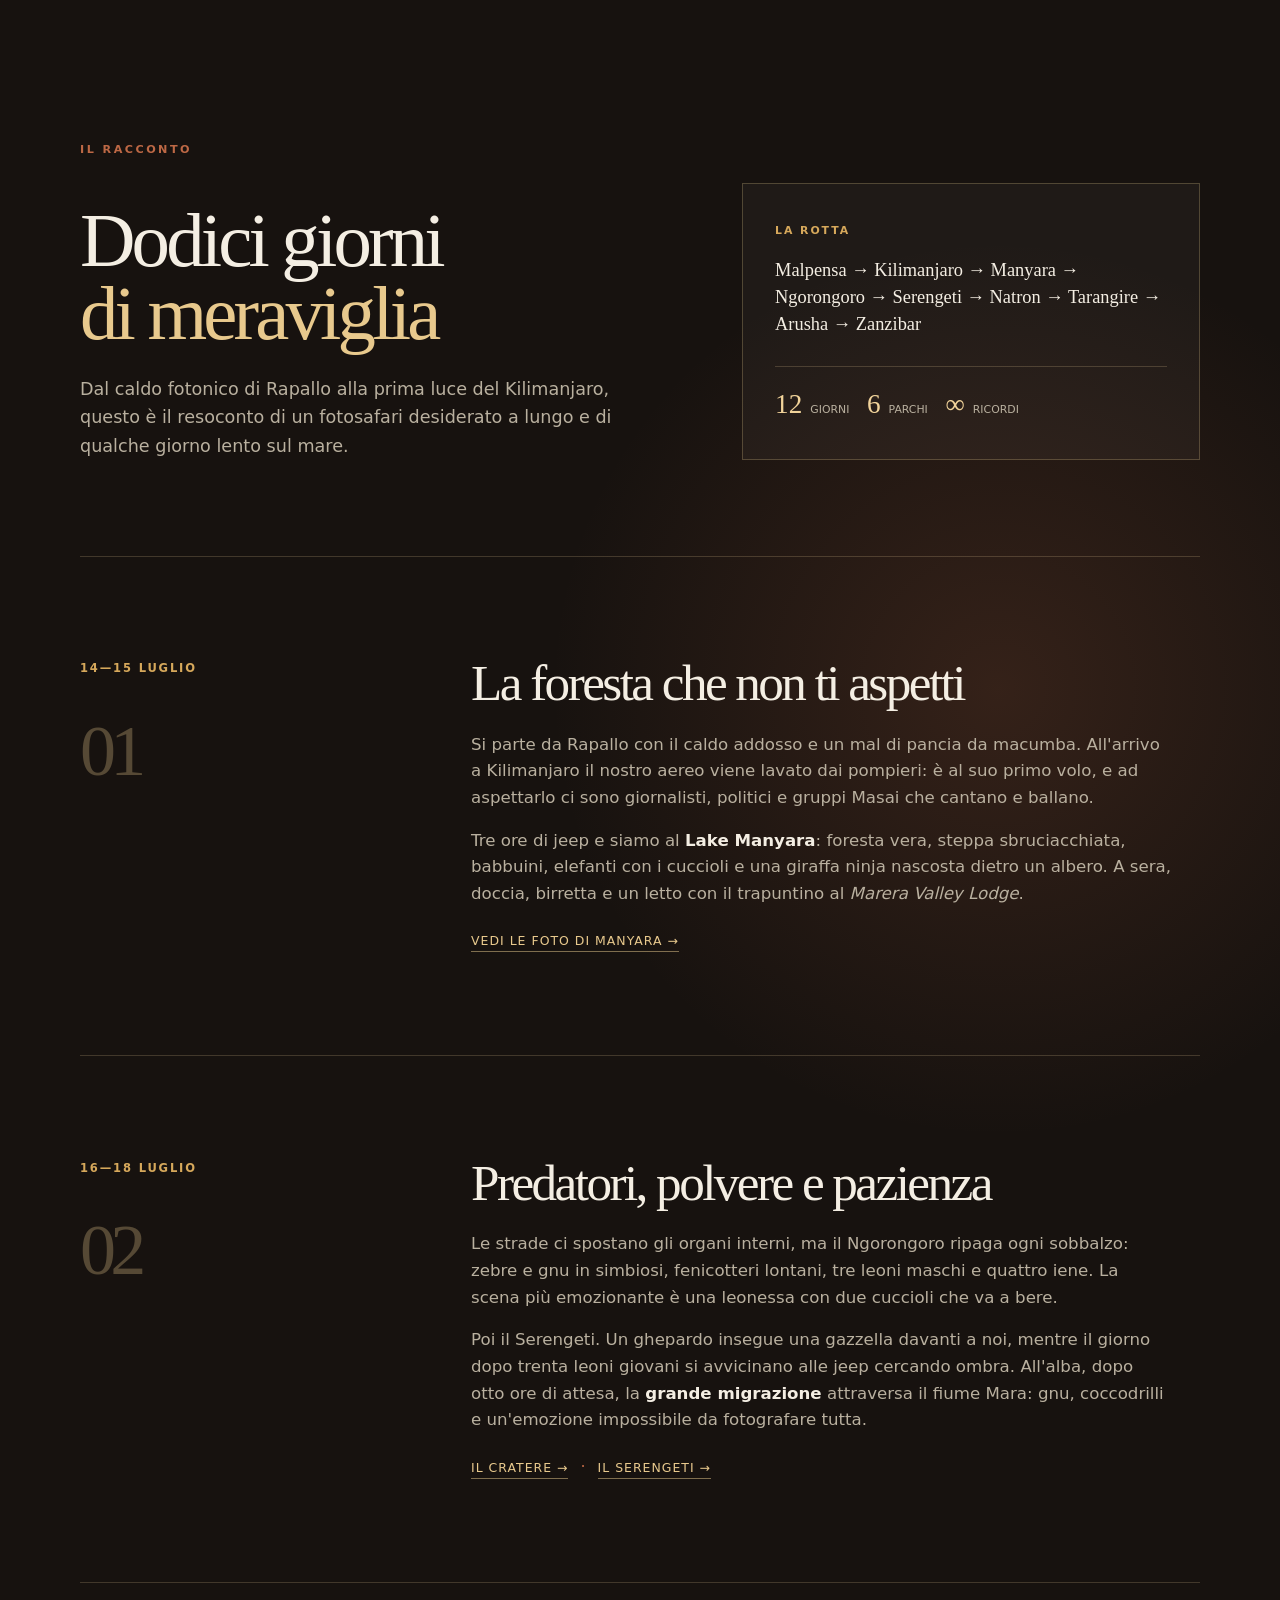
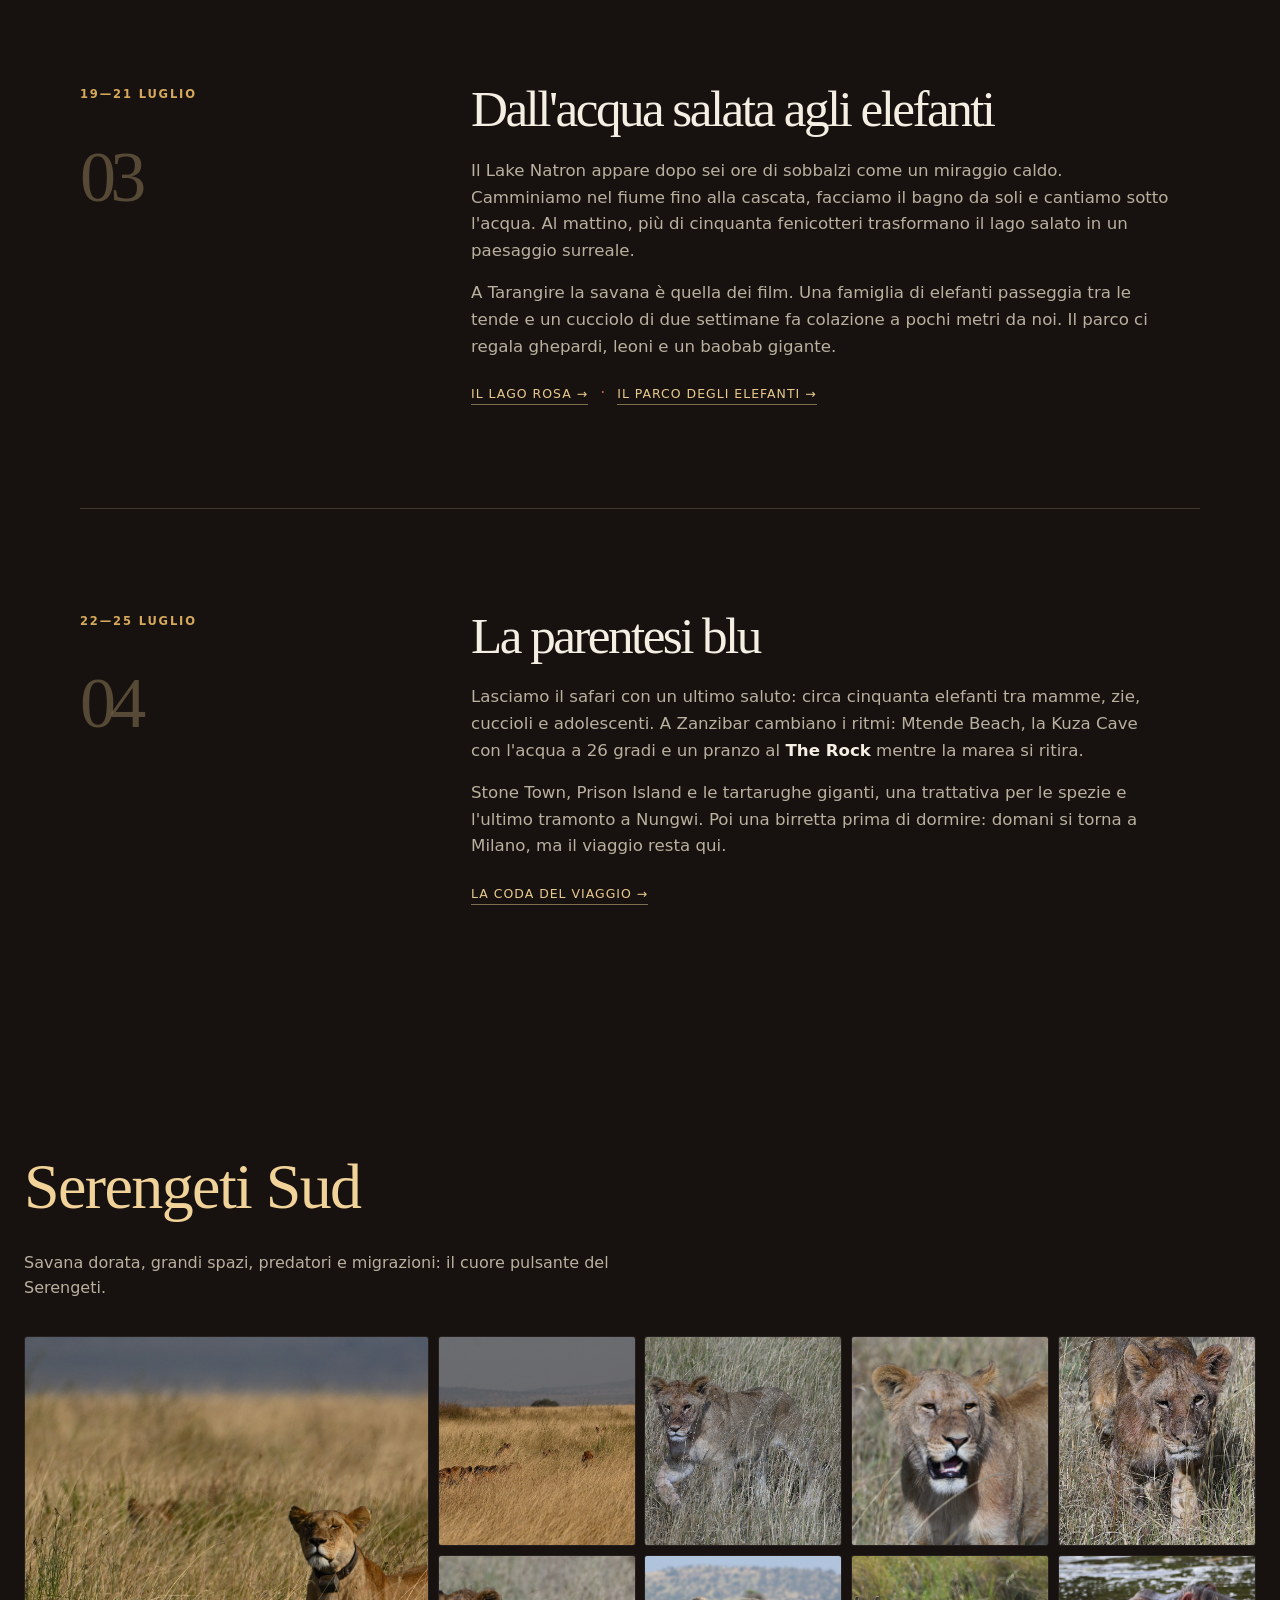
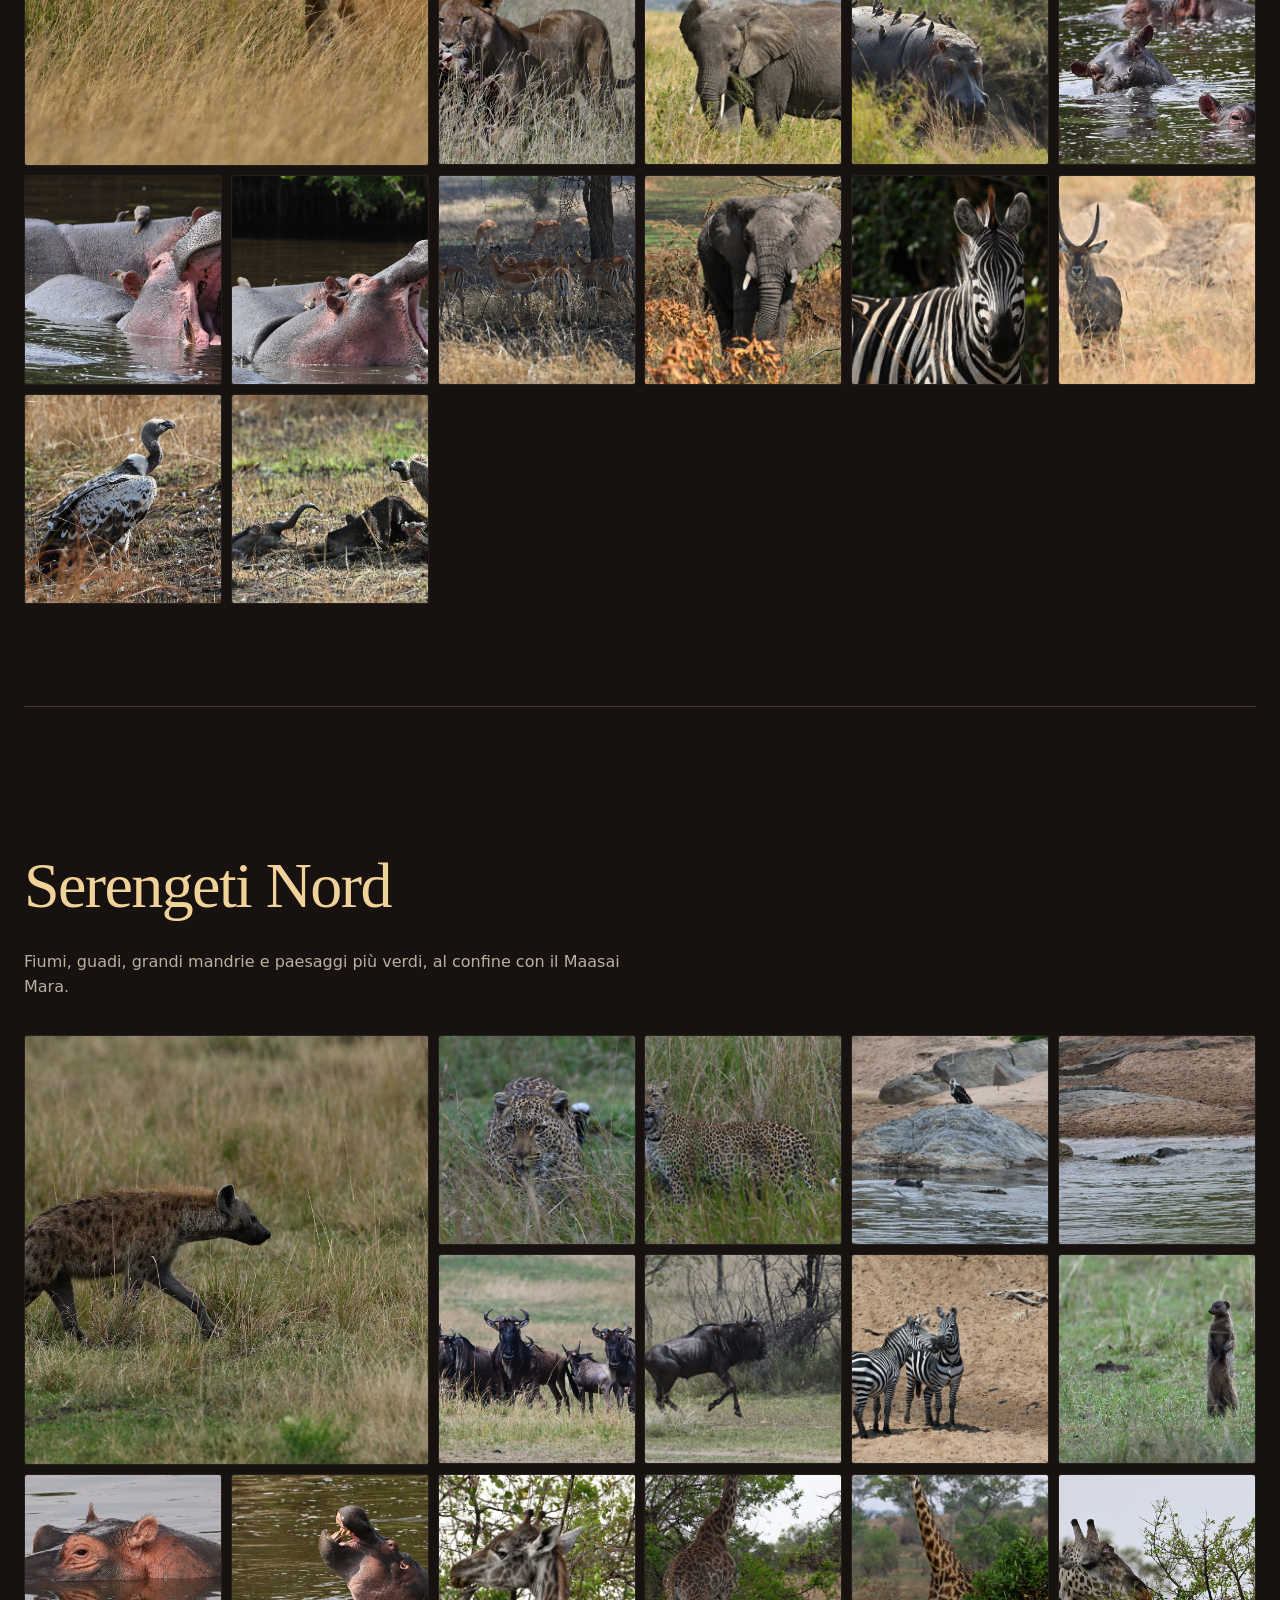
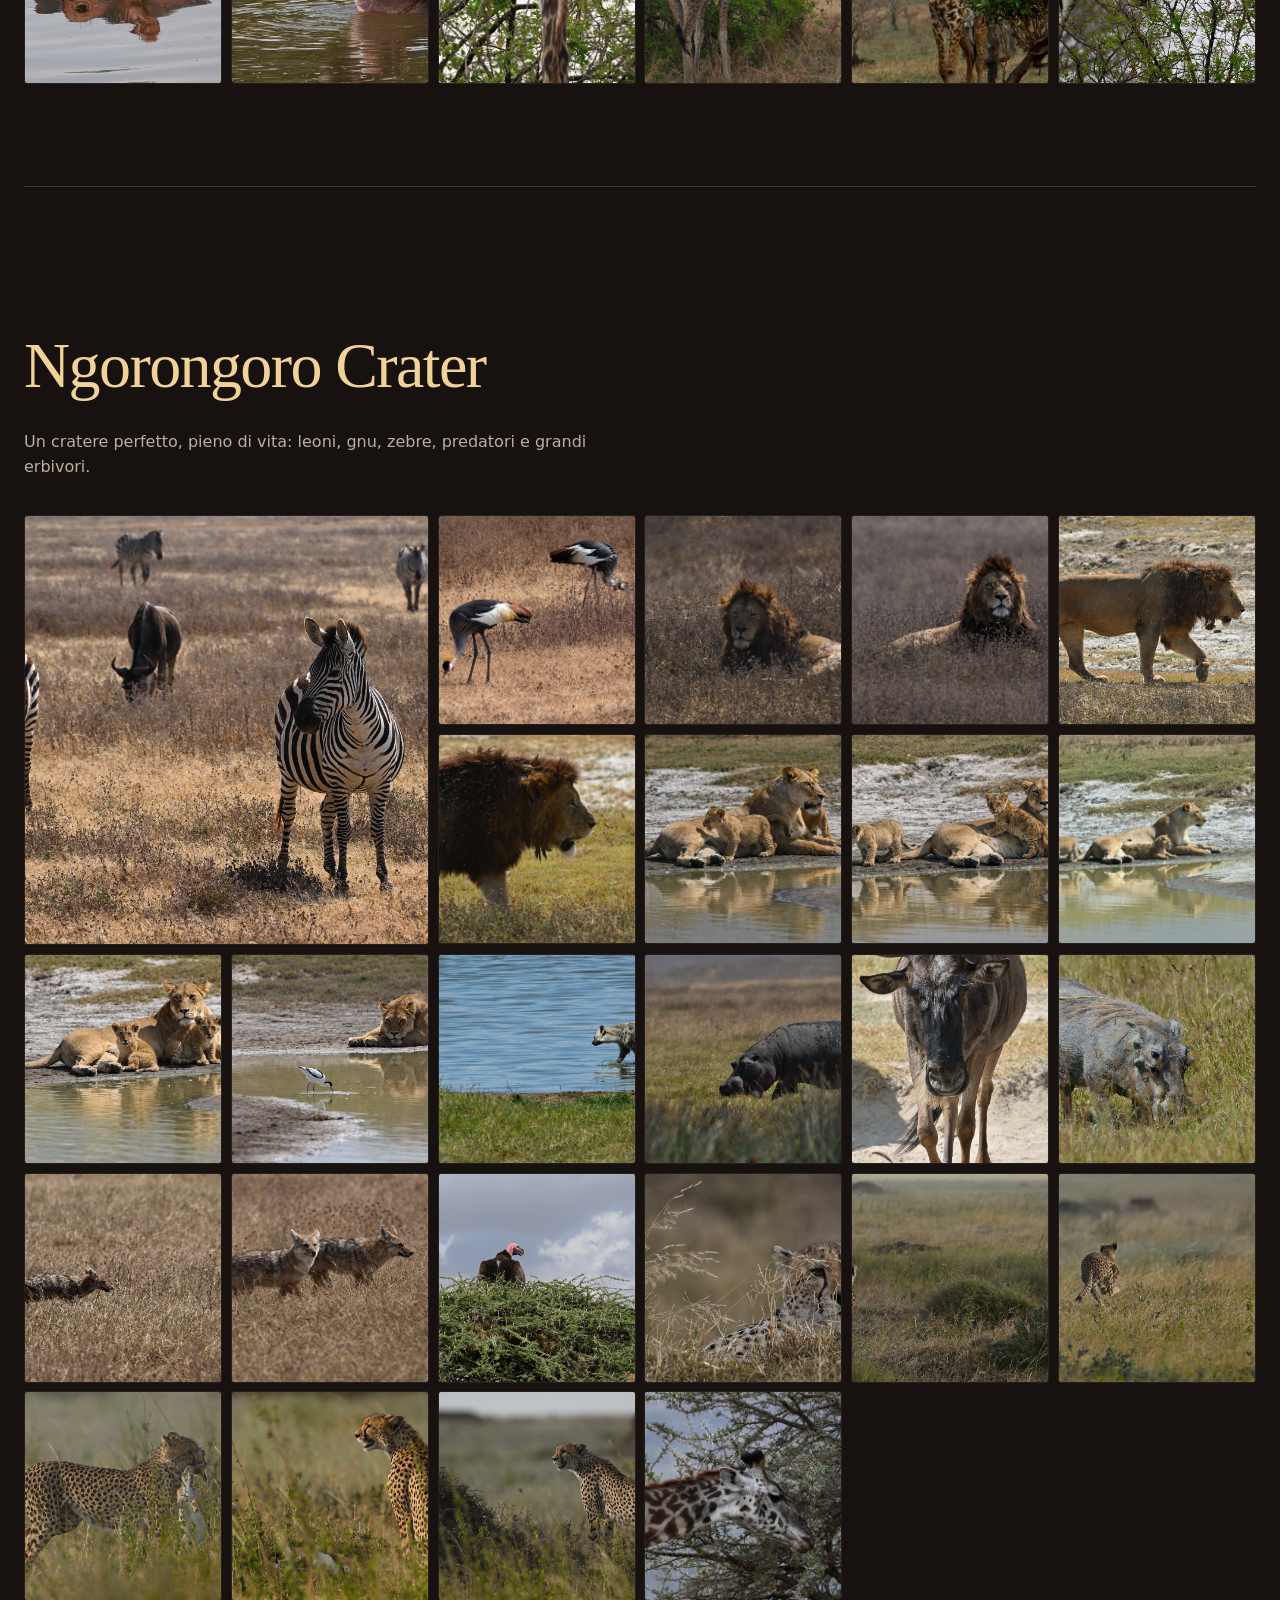
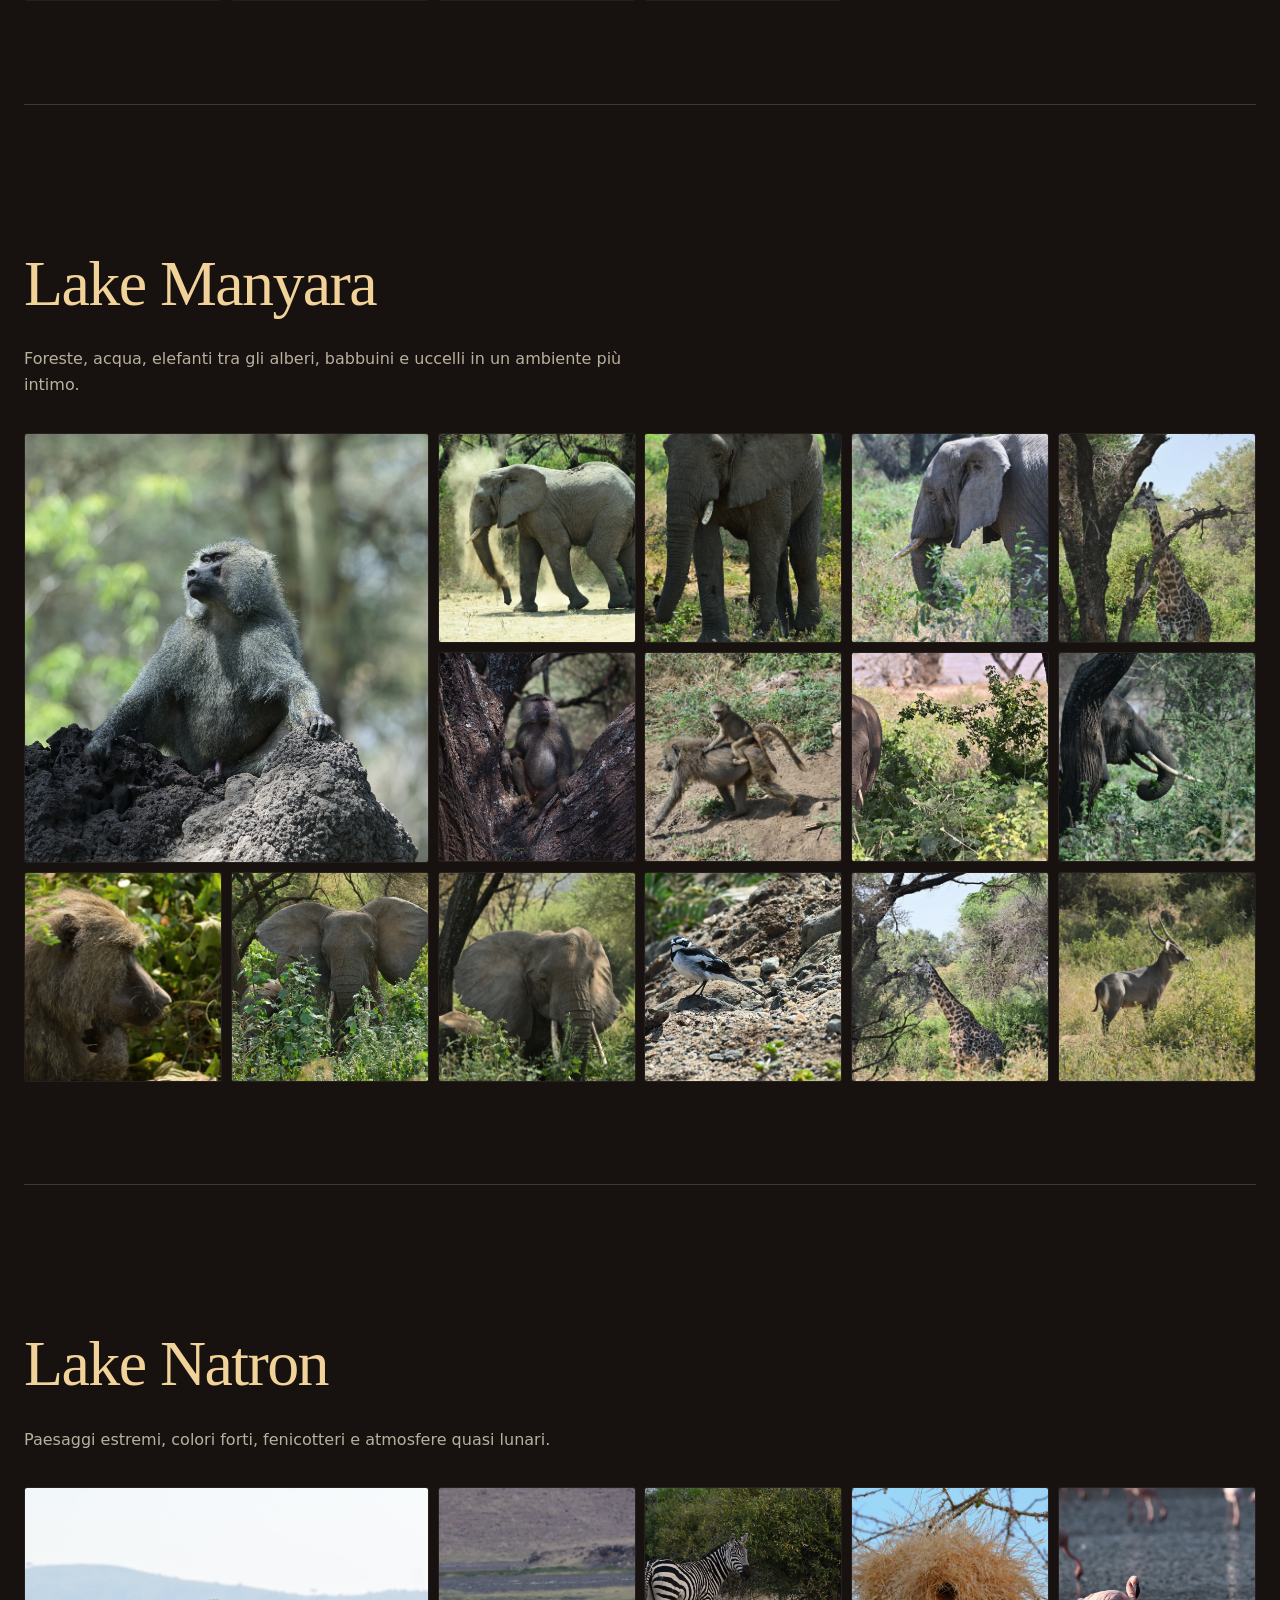
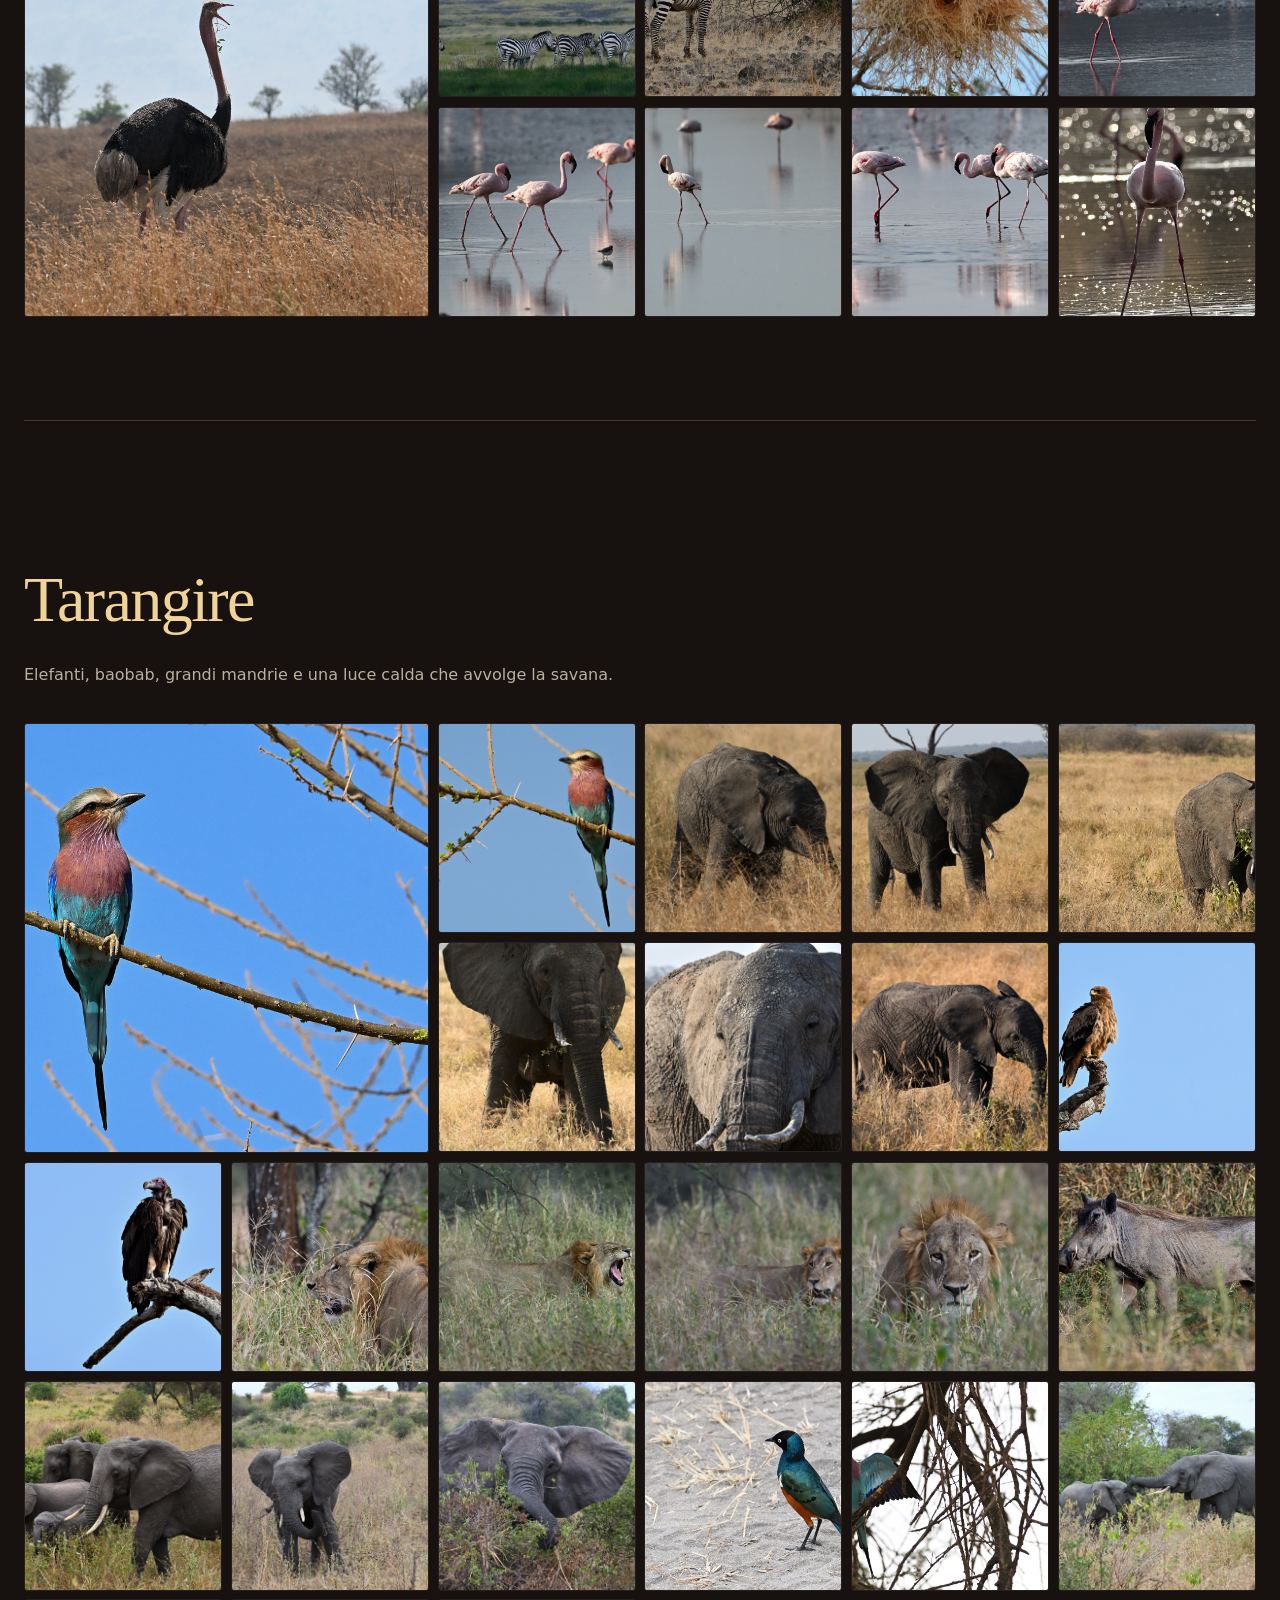
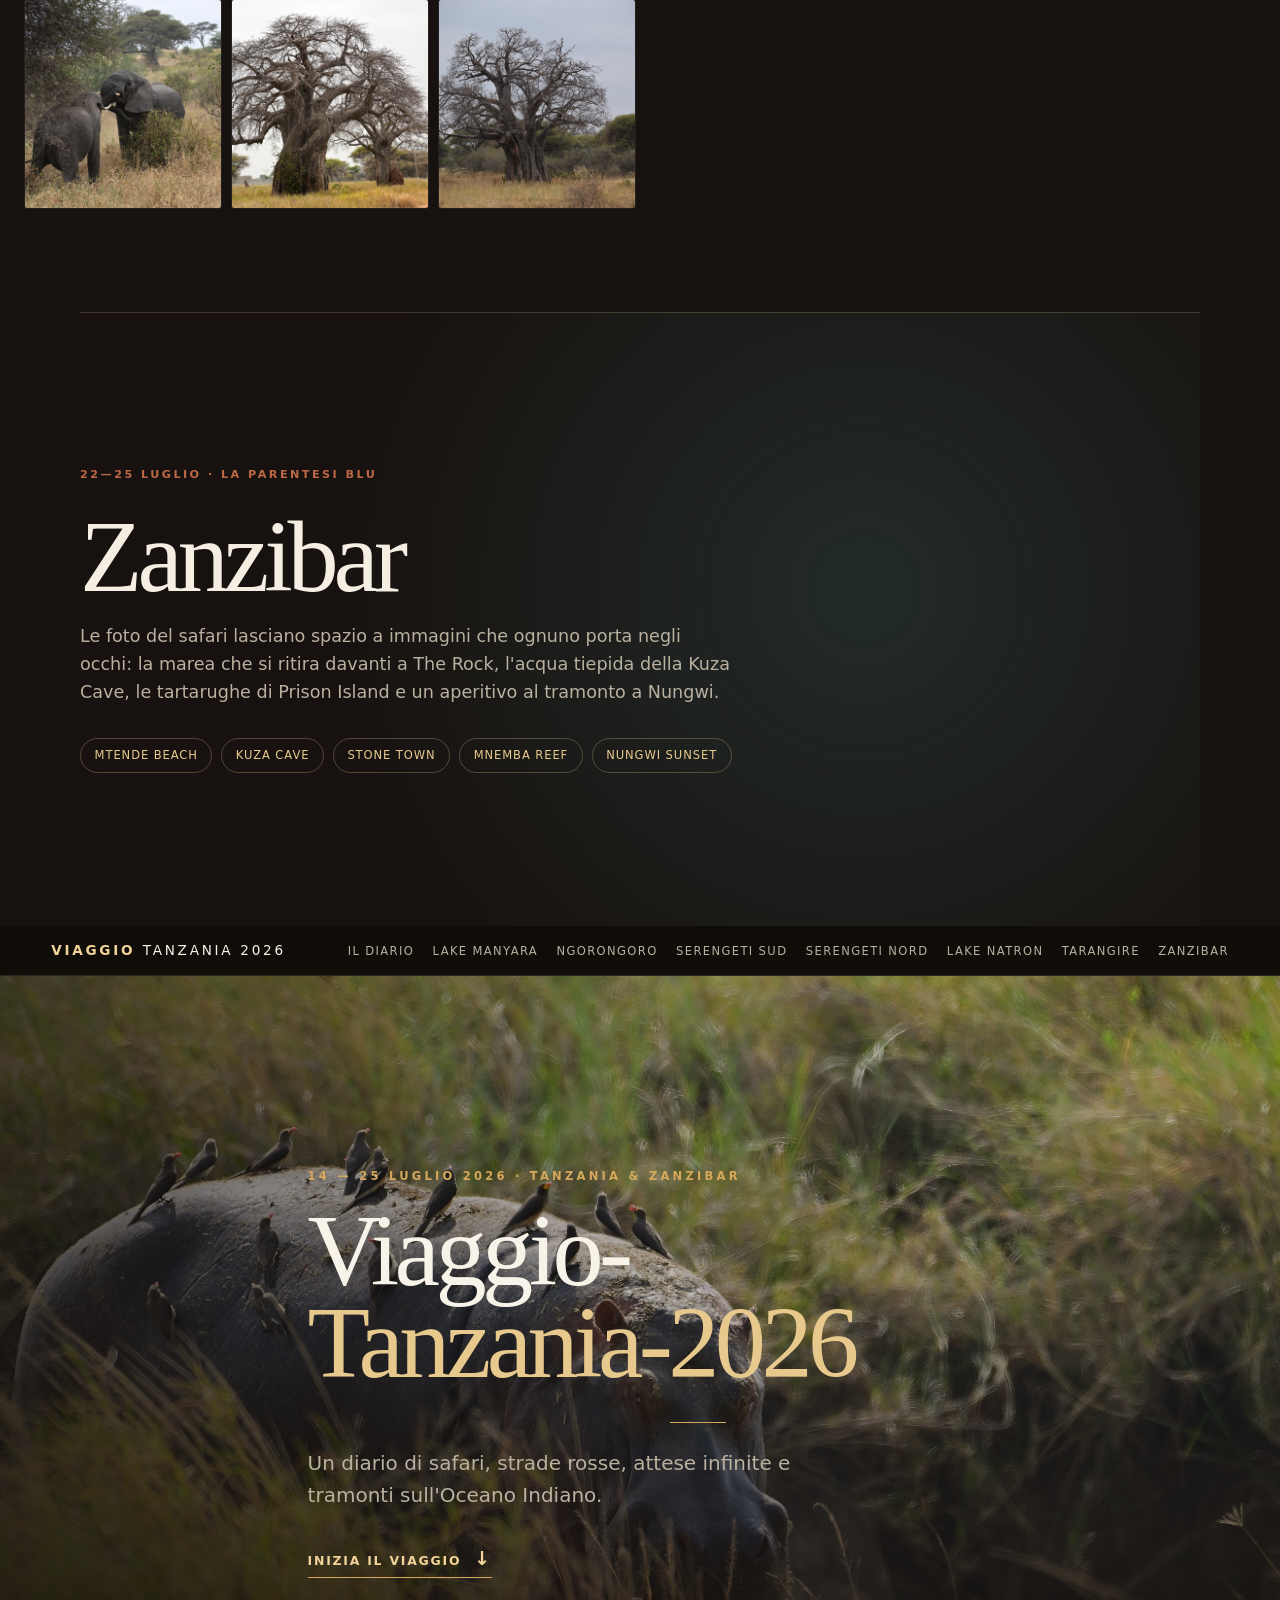
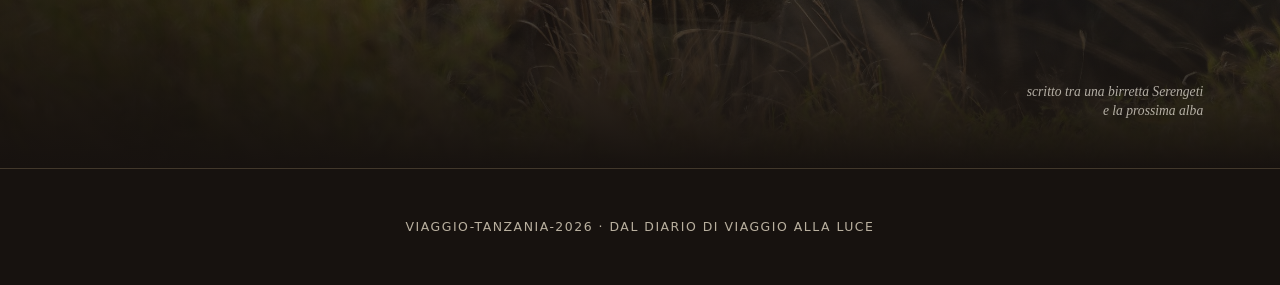
==== Viaggio-Tanzania-2026.html @ c5532f49 "Viaggio" ====
<!DOCTYPE html>
<html lang="it">
<head>
  <meta charset="UTF-8">
  <meta name="description" content="Viaggio-Tanzania-2026: diario fotografico tra safari, migrazione e Zanzibar.">
  <title>Viaggio-Tanzania-2026 | Diario di viaggio</title>
  <meta name="viewport" content="width=device-width, initial-scale=1">
  <link rel="stylesheet" href="css/style.css">
</head>
<body>
  <header class="site-header">
    <a class="logo" href="#top" aria-label="Viaggio Tanzania 2026, torna all'inizio">VIAGGIO <span>TANZANIA 2026</span></a>
    <nav class="main-nav" aria-label="Navigazione del diario">
      <a href="#diario">Il diario</a>
      <a href="#lake-manyara">Lake Manyara</a>
      <a href="#ngorongoro">Ngorongoro</a>
      <a href="#serengeti-sud">Serengeti Sud</a>
      <a href="#serengeti-nord">Serengeti Nord</a>
      <a href="#lake-natron">Lake Natron</a>
      <a href="#tarangire">Tarangire</a>
      <a href="#zanzibar">Zanzibar</a>
    </nav>
  </header>

  <section class="hero" id="top">
    <div class="hero-text">
      <p class="eyebrow">14 — 25 luglio 2026 · Tanzania & Zanzibar</p>
      <h1>Viaggio-<br><em>Tanzania-2026</em></h1>
      <p class="hero-lead">Un diario di safari, strade rosse, attese infinite e tramonti sull'Oceano Indiano.</p>
      <a class="hero-link" href="#diario">Inizia il viaggio <span aria-hidden="true">↓</span></a>
    </div>
    <div class="hero-note">scritto tra una birretta Serengeti<br>e la prossima alba</div>
  </section>

  <main>
  <section class="diary-intro" id="diario">
    <div class="section-kicker">Il racconto</div>
    <div class="intro-grid">
      <div>
        <h2>Dodici giorni<br><em>di meraviglia</em></h2>
        <p class="intro-lead">Dal caldo fotonico di Rapallo alla prima luce del Kilimanjaro, questo è il resoconto di un fotosafari desiderato a lungo e di qualche giorno lento sul mare.</p>
      </div>
      <div class="route-card">
        <span class="route-label">La rotta</span>
        <p>Malpensa → Kilimanjaro → Manyara → Ngorongoro → Serengeti → Natron → Tarangire → Arusha → Zanzibar</p>
        <div class="route-stats"><strong>12</strong><span>giorni</span><strong>6</strong><span>parchi</span><strong>∞</strong><span>ricordi</span></div>
      </div>
    </div>
  </section>

  <section class="story-section">
    <div class="story-date">14—15 LUGLIO <span>01</span></div>
    <div class="story-copy">
      <h2>La foresta che non ti aspetti</h2>
      <p>Si parte da Rapallo con il caldo addosso e un mal di pancia da macumba. All'arrivo a Kilimanjaro il nostro aereo viene lavato dai pompieri: è al suo primo volo, e ad aspettarlo ci sono giornalisti, politici e gruppi Masai che cantano e ballano.</p>
      <p>Tre ore di jeep e siamo al <strong>Lake Manyara</strong>: foresta vera, steppa sbruciacchiata, babbuini, elefanti con i cuccioli e una giraffa ninja nascosta dietro un albero. A sera, doccia, birretta e un letto con il trapuntino al <em>Marera Valley Lodge</em>.</p>
      <a href="#lake-manyara" class="text-link">Vedi le foto di Manyara →</a>
    </div>
  </section>

  <section class="story-section story-section--reverse">
    <div class="story-date">16—18 LUGLIO <span>02</span></div>
    <div class="story-copy">
      <h2>Predatori, polvere e pazienza</h2>
      <p>Le strade ci spostano gli organi interni, ma il Ngorongoro ripaga ogni sobbalzo: zebre e gnu in simbiosi, fenicotteri lontani, tre leoni maschi e quattro iene. La scena più emozionante è una leonessa con due cuccioli che va a bere.</p>
      <p>Poi il Serengeti. Un ghepardo insegue una gazzella davanti a noi, mentre il giorno dopo trenta leoni giovani si avvicinano alle jeep cercando ombra. All'alba, dopo otto ore di attesa, la <strong>grande migrazione</strong> attraversa il fiume Mara: gnu, coccodrilli e un'emozione impossibile da fotografare tutta.</p>
      <a href="#ngorongoro" class="text-link">Il cratere →</a><span class="story-divider">·</span><a href="#serengeti-sud" class="text-link">Il Serengeti →</a>
    </div>
  </section>

  <section class="story-section">
    <div class="story-date">19—21 LUGLIO <span>03</span></div>
    <div class="story-copy">
      <h2>Dall'acqua salata agli elefanti</h2>
      <p>Il Lake Natron appare dopo sei ore di sobbalzi come un miraggio caldo. Camminiamo nel fiume fino alla cascata, facciamo il bagno da soli e cantiamo sotto l'acqua. Al mattino, più di cinquanta fenicotteri trasformano il lago salato in un paesaggio surreale.</p>
      <p>A Tarangire la savana è quella dei film. Una famiglia di elefanti passeggia tra le tende e un cucciolo di due settimane fa colazione a pochi metri da noi. Il parco ci regala ghepardi, leoni e un baobab gigante.</p>
      <a href="#lake-natron" class="text-link">Il lago rosa →</a><span class="story-divider">·</span><a href="#tarangire" class="text-link">Il parco degli elefanti →</a>
    </div>
  </section>

  <section class="story-section story-section--reverse">
    <div class="story-date">22—25 LUGLIO <span>04</span></div>
    <div class="story-copy">
      <h2>La parentesi blu</h2>
      <p>Lasciamo il safari con un ultimo saluto: circa cinquanta elefanti tra mamme, zie, cuccioli e adolescenti. A Zanzibar cambiano i ritmi: Mtende Beach, la Kuza Cave con l'acqua a 26 gradi e un pranzo al <strong>The Rock</strong> mentre la marea si ritira.</p>
      <p>Stone Town, Prison Island e le tartarughe giganti, una trattativa per le spezie e l'ultimo tramonto a Nungwi. Poi una birretta prima di dormire: domani si torna a Milano, ma il viaggio resta qui.</p>
      <a href="#zanzibar" class="text-link">La coda del viaggio →</a>
    </div>
  </section>

  <section id="serengeti-sud" class="park-section">
    <h2>Serengeti Sud</h2>
    <p class="park-desc">
      Savana dorata, grandi spazi, predatori e migrazioni: il cuore pulsante del Serengeti.
    </p>
    <div class="gallery" data-park="serengeti-sud">
      <img src="img/serengeti-sud/DSC_3942.JPG" alt="Serengeti Sud - DSC 3942">
      <img src="img/serengeti-sud/DSC_3950.JPG" alt="Serengeti Sud - DSC 3950">
      <img src="img/serengeti-sud/DSC_3955.JPG" alt="Serengeti Sud - DSC 3955">
      <img src="img/serengeti-sud/DSC_3960.JPG" alt="Serengeti Sud - DSC 3960">
      <img src="img/serengeti-sud/DSC_3966.JPG" alt="Serengeti Sud - DSC 3966">
      <img src="img/serengeti-sud/DSC_3986.JPG" alt="Serengeti Sud - DSC 3986">
      <img src="img/serengeti-sud/DSC_4002.JPG" alt="Serengeti Sud - DSC 4002">
      <img src="img/serengeti-sud/DSC_4008.JPG" alt="Serengeti Sud - DSC 4008">
      <img src="img/serengeti-sud/DSC_4028.JPG" alt="Serengeti Sud - DSC 4028">
      <img src="img/serengeti-sud/DSC_4039.JPG" alt="Serengeti Sud - DSC 4039">
      <img src="img/serengeti-sud/DSC_4040.JPG" alt="Serengeti Sud - DSC 4040">
      <img src="img/serengeti-sud/DSC_4057.JPG" alt="Serengeti Sud - DSC 4057">
      <img src="img/serengeti-sud/DSC_4070.JPG" alt="Serengeti Sud - DSC 4070">
      <img src="img/serengeti-sud/DSC_4091.JPG" alt="Serengeti Sud - DSC 4091">
      <img src="img/serengeti-sud/DSC_4103.JPG" alt="Serengeti Sud - DSC 4103">
      <img src="img/serengeti-sud/DSC_4108.JPG" alt="Serengeti Sud - DSC 4108">
      <img src="img/serengeti-sud/DSC_4113.JPG" alt="Serengeti Sud - DSC 4113">
    </div>
    </div>
  </section>

  <section id="serengeti-nord" class="park-section">
    <h2>Serengeti Nord</h2>
    <p class="park-desc">
      Fiumi, guadi, grandi mandrie e paesaggi più verdi, al confine con il Maasai Mara.
    </p>
    <div class="gallery" data-park="serengeti-nord">
      <img src="img/serengeti-nord/DSC_4132.JPG" alt="Serengeti Nord - DSC 4132">
      <img src="img/serengeti-nord/DSC_4145.JPG" alt="Serengeti Nord - DSC 4145">
      <img src="img/serengeti-nord/DSC_4169.JPG" alt="Serengeti Nord - DSC 4169">
      <img src="img/serengeti-nord/DSC_4186.JPG" alt="Serengeti Nord - DSC 4186">
      <img src="img/serengeti-nord/DSC_4189.JPG" alt="Serengeti Nord - DSC 4189">
      <img src="img/serengeti-nord/DSC_4260.JPG" alt="Serengeti Nord - DSC 4260">
      <img src="img/serengeti-nord/DSC_4285.JPG" alt="Serengeti Nord - DSC 4285">
      <img src="img/serengeti-nord/DSC_4297.JPG" alt="Serengeti Nord - DSC 4297">
      <img src="img/serengeti-nord/DSC_4304.JPG" alt="Serengeti Nord - DSC 4304">
      <img src="img/serengeti-nord/DSC_4309.JPG" alt="Serengeti Nord - DSC 4309">
      <img src="img/serengeti-nord/DSC_4317.JPG" alt="Serengeti Nord - DSC 4317">
      <img src="img/serengeti-nord/DSC_4322.JPG" alt="Serengeti Nord - DSC 4322">
      <img src="img/serengeti-nord/DSC_4324.JPG" alt="Serengeti Nord - DSC 4324">
      <img src="img/serengeti-nord/DSC_4329.JPG" alt="Serengeti Nord - DSC 4329">
      <img src="img/serengeti-nord/DSC_4333.JPG" alt="Serengeti Nord - DSC 4333">
    </div>
  </section>

  <section id="ngorongoro" class="park-section">
    <h2>Ngorongoro Crater</h2>
    <p class="park-desc">
      Un cratere perfetto, pieno di vita: leoni, gnu, zebre, predatori e grandi erbivori.
    </p>
    <div class="gallery" data-park="ngorongoro">
      <img src="img/ngorongoro/DSC_3698.JPG" alt="Ngorongoro - DSC 3698">
      <img src="img/ngorongoro/DSC_3702.JPG" alt="Ngorongoro - DSC 3702">
      <img src="img/ngorongoro/DSC_3710.JPG" alt="Ngorongoro - DSC 3710">
      <img src="img/ngorongoro/DSC_3714 - Copy.JPG" alt="Ngorongoro - DSC 3714">
      <img src="img/ngorongoro/DSC_3715.JPG" alt="Ngorongoro - DSC 3715">
      <img src="img/ngorongoro/DSC_3721.JPG" alt="Ngorongoro - DSC 3721">
      <img src="img/ngorongoro/DSC_3764_Copy.JPG" alt="Ngorongoro - DSC 3764 Copy">
      <img src="img/ngorongoro/DSC_3765.JPG_Copy.JPG" alt="Ngorongoro - DSC 3765">
      <img src="img/ngorongoro/DSC_3766.JPG" alt="Ngorongoro - DSC 3766">
      <img src="img/ngorongoro/DSC_3782_Copy.JPG" alt="Ngorongoro - DSC 3782 Copy">
      <img src="img/ngorongoro/DSC_3786_copy.JPG" alt="Ngorongoro - DSC 3786">
      <img src="img/ngorongoro/DSC_3793.JPG" alt="Ngorongoro - DSC 3793">
      <img src="img/ngorongoro/DSC_3798.JPG" alt="Ngorongoro - DSC 3798">
      <img src="img/ngorongoro/DSC_3799.JPG" alt="Ngorongoro - DSC 3799">
      <img src="img/ngorongoro/DSC_3804.JPG" alt="Ngorongoro - DSC 3804">
      <img src="img/ngorongoro/DSC_3818.JPG" alt="Ngorongoro - DSC 3818">
      <img src="img/ngorongoro/DSC_3819_copy.JPG" alt="Ngorongoro - DSC 3819">
      <img src="img/ngorongoro/DSC_3829.JPG" alt="Ngorongoro - DSC 3829">
      <img src="img/ngorongoro/DSC_3852.JPG" alt="Ngorongoro - DSC 3852">
      <img src="img/ngorongoro/DSC_3856.JPG" alt="Ngorongoro - DSC 3856">
      <img src="img/ngorongoro/DSC_3864.JPG" alt="Ngorongoro - DSC 3864">
      <img src="img/ngorongoro/DSC_3877.JPG" alt="Ngorongoro - DSC 3877">
      <img src="img/ngorongoro/DSC_3891.JPG" alt="Ngorongoro - DSC 3891">
      <img src="img/ngorongoro/DSC_3893.JPG" alt="Ngorongoro - DSC 3893">
      <img src="img/ngorongoro/DSC_3898.JPG" alt="Ngorongoro - DSC 3898">
  </section>

  <section id="lake-manyara" class="park-section">
    <h2>Lake Manyara</h2>
    <p class="park-desc">
      Foreste, acqua, elefanti tra gli alberi, babbuini e uccelli in un ambiente più intimo.
    </p>
    <div class="gallery" data-park="lake-manyara">
      <img src="img/lake-manyara/DSC_3517.JPG" alt="Lake Manyara - DSC 3517">
      <img src="img/lake-manyara/DSC_3553.JPG" alt="Lake Manyara - DSC 3553">
      <img src="img/lake-manyara/DSC_3560.JPG" alt="Lake Manyara - DSC 3560">
      <img src="img/lake-manyara/DSC_3565.JPG" alt="Lake Manyara - DSC 3565">
      <img src="img/lake-manyara/DSC_3591.JPG" alt="Lake Manyara - DSC 3591">
      <img src="img/lake-manyara/DSC_3598.JPG" alt="Lake Manyara - DSC 3598">
      <img src="img/lake-manyara/DSC_3614.JPG" alt="Lake Manyara - DSC 3614">
      <img src="img/lake-manyara/DSC_3623.JPG" alt="Lake Manyara - DSC 3623">
      <img src="img/lake-manyara/DSC_3624.JPG" alt="Lake Manyara - DSC 3624">
      <img src="img/lake-manyara/DSC_3626.JPG" alt="Lake Manyara - DSC 3626">
      <img src="img/lake-manyara/DSC_3646.JPG" alt="Lake Manyara - DSC 3646">
      <img src="img/lake-manyara/DSC_3649.JPG" alt="Lake Manyara - DSC 3649">
      <img src="img/lake-manyara/DSC_3654.JPG" alt="Lake Manyara - DSC 3654">
      <img src="img/lake-manyara/DSC_3657.JPG" alt="Lake Manyara - DSC 3657">
      <img src="img/lake-manyara/DSC_3661.JPG" alt="Lake Manyara - DSC 3661">
    </div>
  </section>

  <section id="lake-natron" class="park-section">
    <h2>Lake Natron</h2>
    <p class="park-desc">
      Paesaggi estremi, colori forti, fenicotteri e atmosfere quasi lunari.
    </p>
    <div class="gallery" data-park="lake-natron">
      <img src="img/lake-natron/DSC_4353.JPG" alt="Lake Natron - DSC 4353">
      <img src="img/lake-natron/DSC_4355.JPG" alt="Lake Natron - DSC 4355">
      <img src="img/lake-natron/DSC_4359.JPG" alt="Lake Natron - DSC 4359">
      <img src="img/lake-natron/DSC_4361.JPG" alt="Lake Natron - DSC 4361">
      <img src="img/lake-natron/DSC_4380.JPG" alt="Lake Natron - DSC 4380">
      <img src="img/lake-natron/DSC_4381.JPG" alt="Lake Natron - DSC 4381">
      <img src="img/lake-natron/DSC_4387.JPG" alt="Lake Natron - DSC 4387">
      <img src="img/lake-natron/DSC_4405.JPG" alt="Lake Natron - DSC 4405">
      <img src="img/lake-natron/DSC_4427.JPG" alt="Lake Natron - DSC 4427">
    </div>
  </section>

  <section id="tarangire" class="park-section">
    <h2>Tarangire</h2>
    <p class="park-desc">
      Elefanti, baobab, grandi mandrie e una luce calda che avvolge la savana.
    </p>
    <div class="gallery" data-park="tarangire">
      <img src="img/tarangire/DSC_4434.JPG" alt="Tarangire - DSC 4434">
      <img src="img/tarangire/DSC_4437.JPG" alt="Tarangire - DSC 4437">
      <img src="img/tarangire/DSC_4460.JPG" alt="Tarangire - DSC 4460">
      <img src="img/tarangire/DSC_4461.JPG" alt="Tarangire - DSC 4461">
      <img src="img/tarangire/DSC_4464.JPG" alt="Tarangire - DSC 4464">
      <img src="img/tarangire/DSC_4478.JPG" alt="Tarangire - DSC 4478">
      <img src="img/tarangire/DSC_4480.JPG" alt="Tarangire - DSC 4480">
      <img src="img/tarangire/DSC_4485.JPG" alt="Tarangire - DSC 4485">
      <img src="img/tarangire/DSC_4527.JPG" alt="Tarangire - DSC 4527">
      <img src="img/tarangire/DSC_4532.JPG" alt="Tarangire - DSC 4532">
      <img src="img/tarangire/DSC_4627.JPG" alt="Tarangire - DSC 4627">
      <img src="img/tarangire/DSC_4635.JPG" alt="Tarangire - DSC 4635">
      <img src="img/tarangire/DSC_4641.JPG" alt="Tarangire - DSC 4641">
      <img src="img/tarangire/DSC_4645.JPG" alt="Tarangire - DSC 4645">
      <img src="img/tarangire/DSC_4688.JPG" alt="Tarangire - DSC 4688">
      <img src="img/tarangire/DSC_4710.JPG" alt="Tarangire - DSC 4710">
      <img src="img/tarangire/DSC_4755.JPG" alt="Tarangire - DSC 4755">
      <img src="img/tarangire/DSC_4765.JPG" alt="Tarangire - DSC 4765">
      <img src="img/tarangire/DSC_4773.JPG" alt="Tarangire - DSC 4773">
      <img src="img/tarangire/DSC_4776.JPG" alt="Tarangire - DSC 4776">
      <img src="img/tarangire/DSC_4807.JPG" alt="Tarangire - DSC 4807">
      <img src="img/tarangire/DSC_4812.JPG" alt="Tarangire - DSC 4812">
      <img src="img/tarangire/DSC_4818.JPG" alt="Tarangire - DSC 4818">
      <img src="img/tarangire/DSC_4819.JPG" alt="Tarangire - DSC 4819">
    </div>
  </section>

  <section id="zanzibar" class="zanzibar-section">
    <div class="section-kicker">22—25 luglio · la parentesi blu</div>
    <h2>Zanzibar</h2>
    <p>Le foto del safari lasciano spazio a immagini che ognuno porta negli occhi: la marea che si ritira davanti a The Rock, l'acqua tiepida della Kuza Cave, le tartarughe di Prison Island e un aperitivo al tramonto a Nungwi.</p>
    <div class="zanzibar-tags"><span>Mtende Beach</span><span>Kuza Cave</span><span>Stone Town</span><span>Mnemba Reef</span><span>Nungwi sunset</span></div>
  </section>
  </main>

  <div id="lightbox" class="lightbox hidden" role="dialog" aria-modal="true" aria-label="Visualizzazione fotografia">
    <button class="lightbox-close" type="button" aria-label="Chiudi fotografia">&times;</button>
    <button class="lightbox-nav lightbox-prev" type="button" aria-label="Fotografia precedente">&#8592;</button>
    <img id="lightbox-img" src="" alt="">
    <button class="lightbox-nav lightbox-next" type="button" aria-label="Fotografia successiva">&#8594;</button>
  </div>

  <footer class="site-footer">
    <p>Viaggio-Tanzania-2026 · dal diario di viaggio alla luce</p>
  </footer>

  <script src="js/main.js"></script>
</body>
</html>
---- css/style.css ----
:root {
  --ink: #f8f3e8;
  --muted: #b9b09f;
  --gold: #d6a85b;
  --gold-light: #f1d39a;
  --night: #110d0a;
  --panel: #211812;
  --line: rgba(241, 211, 154, 0.2);
}

* {
  box-sizing: border-box;
  margin: 0;
  padding: 0;
}

html {
  scroll-behavior: smooth;
}

body {
  display: flex;
  flex-direction: column;
  min-width: 320px;
  font-family: "Segoe UI", system-ui, sans-serif;
  color: var(--ink);
  background:
    radial-gradient(circle at 50% -10%, #5a3920 0, transparent 38rem),
    var(--night);
  line-height: 1.6;
}

.site-header { order: 1; }
.hero { order: 2; }
#lake-manyara { order: 3; }
#ngorongoro { order: 4; }
#serengeti-sud { order: 5; }
#serengeti-nord { order: 6; }
#lake-natron { order: 7; }
#tarangire { order: 8; }
.site-footer { order: 9; }

.site-header {
  position: sticky;
  top: 0;
  z-index: 10;
  display: flex;
  align-items: center;
  justify-content: space-between;
  gap: 2rem;
  padding: 1.15rem clamp(1.25rem, 4vw, 4rem);
  border-bottom: 1px solid rgba(241, 211, 154, 0.12);
  background: rgba(17, 13, 10, 0.88);
  backdrop-filter: blur(16px);
}

.logo {
  color: var(--gold-light);
  font-size: 0.85rem;
  font-weight: 700;
  letter-spacing: 0.16em;
  text-decoration: none;
  text-transform: uppercase;
  white-space: nowrap;
}

.logo span {
  color: var(--ink);
  font-weight: 400;
}

.main-nav {
  display: flex;
  flex-wrap: wrap;
  justify-content: flex-end;
  gap: 0.3rem 1.15rem;
}

.main-nav a {
  color: var(--muted);
  font-size: 0.72rem;
  letter-spacing: 0.12em;
  text-decoration: none;
  text-transform: uppercase;
  transition: color 0.2s ease;
}

.main-nav a:hover,
.main-nav a:focus-visible {
  color: var(--gold-light);
}

.hero {
  display: grid;
  min-height: min(78vh, 760px);
  place-items: center;
  padding: 8rem 1.5rem;
  text-align: center;
  background:
    linear-gradient(180deg, rgba(17, 13, 10, 0.08), var(--night)),
    radial-gradient(ellipse at center, rgba(164, 108, 47, 0.28), transparent 60%);
}

.hero-text {
  max-width: 780px;
}

.eyebrow {
  margin-bottom: 1.25rem;
  color: var(--gold);
  font-size: 0.72rem;
  font-weight: 700;
  letter-spacing: 0.28em;
  text-transform: uppercase;
}

.hero h1 {
  color: var(--ink);
  font-family: Georgia, serif;
  font-size: clamp(3rem, 8vw, 6.5rem);
  font-weight: 400;
  letter-spacing: -0.045em;
  line-height: 0.98;
}

.hero h1::after {
  display: block;
  width: 3.5rem;
  height: 1px;
  margin: 2rem auto 1.5rem;
  background: var(--gold);
  content: "";
}

.hero-lead {
  color: var(--muted);
  font-size: clamp(1rem, 2vw, 1.25rem);
}

.hero-link {
  display: inline-flex;
  gap: 0.8rem;
  margin-top: 2.5rem;
  color: var(--gold-light);
  font-size: 0.78rem;
  font-weight: 700;
  letter-spacing: 0.14em;
  text-decoration: none;
  text-transform: uppercase;
}

.hero-link span {
  font-size: 1.2rem;
  line-height: 0.8;
}

.park-section {
  width: min(100% - 3rem, 1240px);
  margin: 0 auto;
  padding: clamp(4rem, 8vw, 7rem) 0;
  scroll-margin-top: 4rem;
}

.park-section + .park-section {
  border-top: 1px solid var(--line);
}

.park-section h2 {
  color: var(--gold-light);
  font-family: Georgia, serif;
  font-size: clamp(2rem, 4vw, 3.2rem);
  font-weight: 400;
  letter-spacing: -0.025em;
}

.park-desc {
  max-width: 620px;
  margin: 0.7rem 0 2.2rem;
  color: var(--muted);
  font-size: 1rem;
}

.gallery {
  display: grid;
  grid-template-columns: repeat(auto-fill, minmax(220px, 1fr));
  gap: 0.8rem;
}

.gallery img {
  display: block;
  width: 100%;
  height: 230px;
  border: 1px solid rgba(255, 255, 255, 0.06);
  border-radius: 3px;
  cursor: zoom-in;
  object-fit: cover;
  transition: transform 0.35s ease, filter 0.35s ease, box-shadow 0.35s ease;
}

.gallery img:hover,
.gallery img:focus-visible {
  position: relative;
  z-index: 1;
  transform: translateY(-4px);
  filter: saturate(1.12);
  box-shadow: 0 12px 28px rgba(0, 0, 0, 0.45);
}

.lightbox {
  position: fixed;
  inset: 0;
  z-index: 20;
  display: flex;
  align-items: center;
  justify-content: center;
  padding: 3rem;
  background: rgba(5, 3, 2, 0.96);
}

.lightbox.hidden {
  display: none;
}

.lightbox img {
  max-width: min(92vw, 1400px);
  max-height: 88vh;
  border-radius: 2px;
  box-shadow: 0 20px 60px rgba(0, 0, 0, 0.6);
}

.lightbox-nav {
  position: absolute;
  top: 50%;
  width: 3rem;
  height: 3rem;
  border: 1px solid rgba(241, 211, 154, 0.4);
  border-radius: 50%;
  background: rgba(17, 13, 10, 0.65);
  color: var(--ink);
  cursor: pointer;
  font-size: 1.5rem;
  line-height: 1;
  transform: translateY(-50%);
  transition: background 0.2s ease, border-color 0.2s ease;
}

.lightbox-nav:hover,
.lightbox-nav:focus-visible {
  border-color: var(--gold-light);
  background: rgba(214, 168, 91, 0.25);
}

.lightbox-prev {
  left: 1.5rem;
}

.lightbox-next {
  right: 1.5rem;
}

.lightbox-close {
  position: absolute;
  top: 1.2rem;
  right: 1.5rem;
  border: 0;
  background: transparent;
  color: var(--ink);
  cursor: pointer;
  font-size: 2.5rem;
  font-weight: 200;
  line-height: 1;
}

.site-footer {
  padding: 3rem 1.5rem;
  border-top: 1px solid var(--line);
  color: var(--muted);
  font-size: 0.78rem;
  letter-spacing: 0.12em;
  text-align: center;
  text-transform: uppercase;
}

@media (max-width: 760px) {
  .site-header {
    align-items: flex-start;
    flex-direction: column;
    gap: 0.8rem;
    padding: 1rem 1.25rem;
  }

  .main-nav {
    justify-content: flex-start;
    gap: 0.35rem 0.85rem;
  }

  .main-nav a {
    font-size: 0.65rem;
  }

  .hero {
    min-height: 70vh;
    padding: 6rem 1.25rem;
  }

  .park-section {
    width: min(100% - 2rem, 1240px);
  }

  .gallery {
    grid-template-columns: repeat(2, minmax(0, 1fr));
    gap: 0.5rem;
  }

  .gallery img {
    height: 160px;
  }

  .lightbox {
    padding: 1rem;
  }

  .lightbox-nav {
    width: 2.5rem;
    height: 2.5rem;
  }

  .lightbox-prev {
    left: 0.6rem;
  }

  .lightbox-next {
    right: 0.6rem;
  }
}

@media (prefers-reduced-motion: reduce) {
  html {
    scroll-behavior: auto;
  }

  *,
  *::before,
  *::after {
    transition-duration: 0.01ms !important;
  }
}

/* Diario 2026 */
:root {
  --sand: #e8c98d;
  --rust: #bd6845;
  --paper: #f4eee3;
  --night: #17120f;
}

body {
  background:
    radial-gradient(circle at 78% 6%, rgba(189, 104, 69, 0.18), transparent 28rem),
    var(--night);
}

.site-header {
  padding-block: 0.85rem;
}

.logo {
  letter-spacing: 0.2em;
}

.hero {
  position: relative;
  min-height: min(88vh, 840px);
  overflow: hidden;
  background:
    linear-gradient(180deg, rgba(17, 13, 10, 0.08) 10%, rgba(17, 13, 10, 0.2) 42%, var(--night) 100%),
    linear-gradient(90deg, rgba(17, 13, 10, 0.65), transparent 65%),
    url("../img/serengeti-sud/DSC_4008.JPG") center 38% / cover;
  text-align: left;
}

.hero-text {
  position: relative;
  z-index: 1;
  width: min(100%, 900px);
  margin-left: clamp(0rem, 9vw, 9rem);
}

.hero h1 {
  font-size: clamp(3.2rem, 8vw, 7.8rem);
  line-height: 0.9;
}

.hero h1 em,
.diary-intro em {
  color: var(--sand);
  font-style: normal;
}

.hero-lead {
  max-width: 500px;
}

.hero-link {
  border-bottom: 1px solid var(--gold);
  padding-bottom: 0.4rem;
}

.hero-note {
  position: absolute;
  right: clamp(1.5rem, 6vw, 6rem);
  bottom: 3rem;
  color: rgba(244, 238, 227, 0.7);
  font-family: Georgia, serif;
  font-size: 0.85rem;
  font-style: italic;
  line-height: 1.4;
  text-align: right;
}

main {
  display: block;
}

.diary-intro,
.story-section {
  width: min(100% - 3rem, 1120px);
  margin: 0 auto;
}

.diary-intro {
  padding: clamp(5rem, 11vw, 9rem) 0 6rem;
}

.section-kicker {
  margin-bottom: 1.5rem;
  color: var(--rust);
  font-size: 0.7rem;
  font-weight: 700;
  letter-spacing: 0.22em;
  text-transform: uppercase;
}

.intro-grid {
  display: grid;
  grid-template-columns: 1.1fr 0.9fr;
  gap: clamp(3rem, 8vw, 9rem);
  align-items: end;
}

.diary-intro h2,
.story-copy h2,
.zanzibar-section h2 {
  color: var(--paper);
  font-family: Georgia, serif;
  font-size: clamp(2.7rem, 6vw, 5.4rem);
  font-weight: 400;
  letter-spacing: -0.05em;
  line-height: 0.95;
}

.intro-lead {
  max-width: 590px;
  margin-top: 1.5rem;
  color: var(--muted);
  font-size: 1.1rem;
}

.route-card {
  padding: 2rem;
  border: 1px solid rgba(232, 201, 141, 0.25);
  background: rgba(255, 255, 255, 0.035);
}

.route-label {
  color: var(--gold);
  font-size: 0.68rem;
  font-weight: 700;
  letter-spacing: 0.18em;
  text-transform: uppercase;
}

.route-card p {
  margin: 1rem 0 1.8rem;
  color: var(--paper);
  font-family: Georgia, serif;
  font-size: 1.15rem;
  line-height: 1.45;
}

.route-stats {
  display: flex;
  align-items: baseline;
  gap: 0.5rem;
  border-top: 1px solid var(--line);
  padding-top: 1rem;
  color: var(--muted);
  font-size: 0.68rem;
  text-transform: uppercase;
}

.route-stats strong {
  margin-left: 0.6rem;
  color: var(--gold-light);
  font-family: Georgia, serif;
  font-size: 1.7rem;
  font-weight: 400;
}

.route-stats strong:first-child {
  margin-left: 0;
}

.story-section {
  display: grid;
  grid-template-columns: 0.32fr 0.68fr;
  gap: 3rem;
  padding: clamp(4rem, 8vw, 7rem) 0;
  border-top: 1px solid var(--line);
}

.story-section--reverse {
  grid-template-columns: 0.32fr 0.68fr;
}

.story-date {
  color: var(--gold);
  font-size: 0.72rem;
  font-weight: 700;
  letter-spacing: 0.16em;
}

.story-date span {
  display: block;
  margin-top: 1rem;
  color: rgba(232, 201, 141, 0.3);
  font-family: Georgia, serif;
  font-size: 4.5rem;
  font-weight: 400;
  letter-spacing: -0.08em;
}

.story-copy {
  max-width: 700px;
}

.story-copy h2 {
  margin-bottom: 1.5rem;
  font-size: clamp(2.3rem, 4vw, 4rem);
}

.story-copy p {
  margin-top: 1rem;
  color: var(--muted);
  font-size: 1.04rem;
}

.story-copy strong {
  color: var(--paper);
  font-weight: 600;
}

.text-link {
  display: inline-block;
  margin-top: 1.5rem;
  border-bottom: 1px solid rgba(232, 201, 141, 0.5);
  color: var(--sand);
  font-size: 0.78rem;
  letter-spacing: 0.08em;
  text-decoration: none;
  text-transform: uppercase;
}

.story-divider {
  display: inline-block;
  margin: 0 0.75rem;
  color: var(--rust);
}

.park-section {
  padding-top: clamp(5rem, 10vw, 9rem);
}

.park-section h2 {
  font-size: clamp(2.4rem, 5vw, 4rem);
}

.gallery {
  grid-template-columns: repeat(auto-fill, minmax(190px, 1fr));
  gap: 0.55rem;
}

.gallery img {
  height: 210px;
  filter: saturate(0.88);
}

.gallery img:first-child {
  grid-column: span 2;
  grid-row: span 2;
  height: 430px;
}

.zanzibar-section {
  width: min(100% - 3rem, 1120px);
  margin: 0 auto;
  padding: clamp(6rem, 12vw, 11rem) 0;
  border-top: 1px solid var(--line);
  background: radial-gradient(circle at 70% 45%, rgba(74, 131, 137, 0.22), transparent 33rem);
}

.zanzibar-section h2 {
  margin-bottom: 1rem;
  font-size: clamp(3.2rem, 8vw, 7rem);
}

.zanzibar-section p {
  max-width: 650px;
  color: var(--muted);
  font-size: 1.1rem;
}

.zanzibar-tags {
  display: flex;
  flex-wrap: wrap;
  gap: 0.55rem;
  margin-top: 2rem;
}

.zanzibar-tags span {
  border: 1px solid rgba(232, 201, 141, 0.28);
  border-radius: 99px;
  padding: 0.45rem 0.85rem;
  color: var(--sand);
  font-size: 0.72rem;
  letter-spacing: 0.08em;
  text-transform: uppercase;
}

@media (max-width: 760px) {
  .hero {
    min-height: 82vh;
    background-position: 62% center;
  }

  .hero-text {
    margin-left: 0;
  }

  .hero-note {
    right: 1.25rem;
    bottom: 2rem;
  }

  .intro-grid,
  .story-section {
    grid-template-columns: 1fr;
    gap: 2rem;
  }

  .story-date span {
    display: inline;
    margin-left: 0.75rem;
    font-size: 2.5rem;
  }

  .gallery img:first-child {
    grid-column: span 2;
    height: 250px;
  }
}
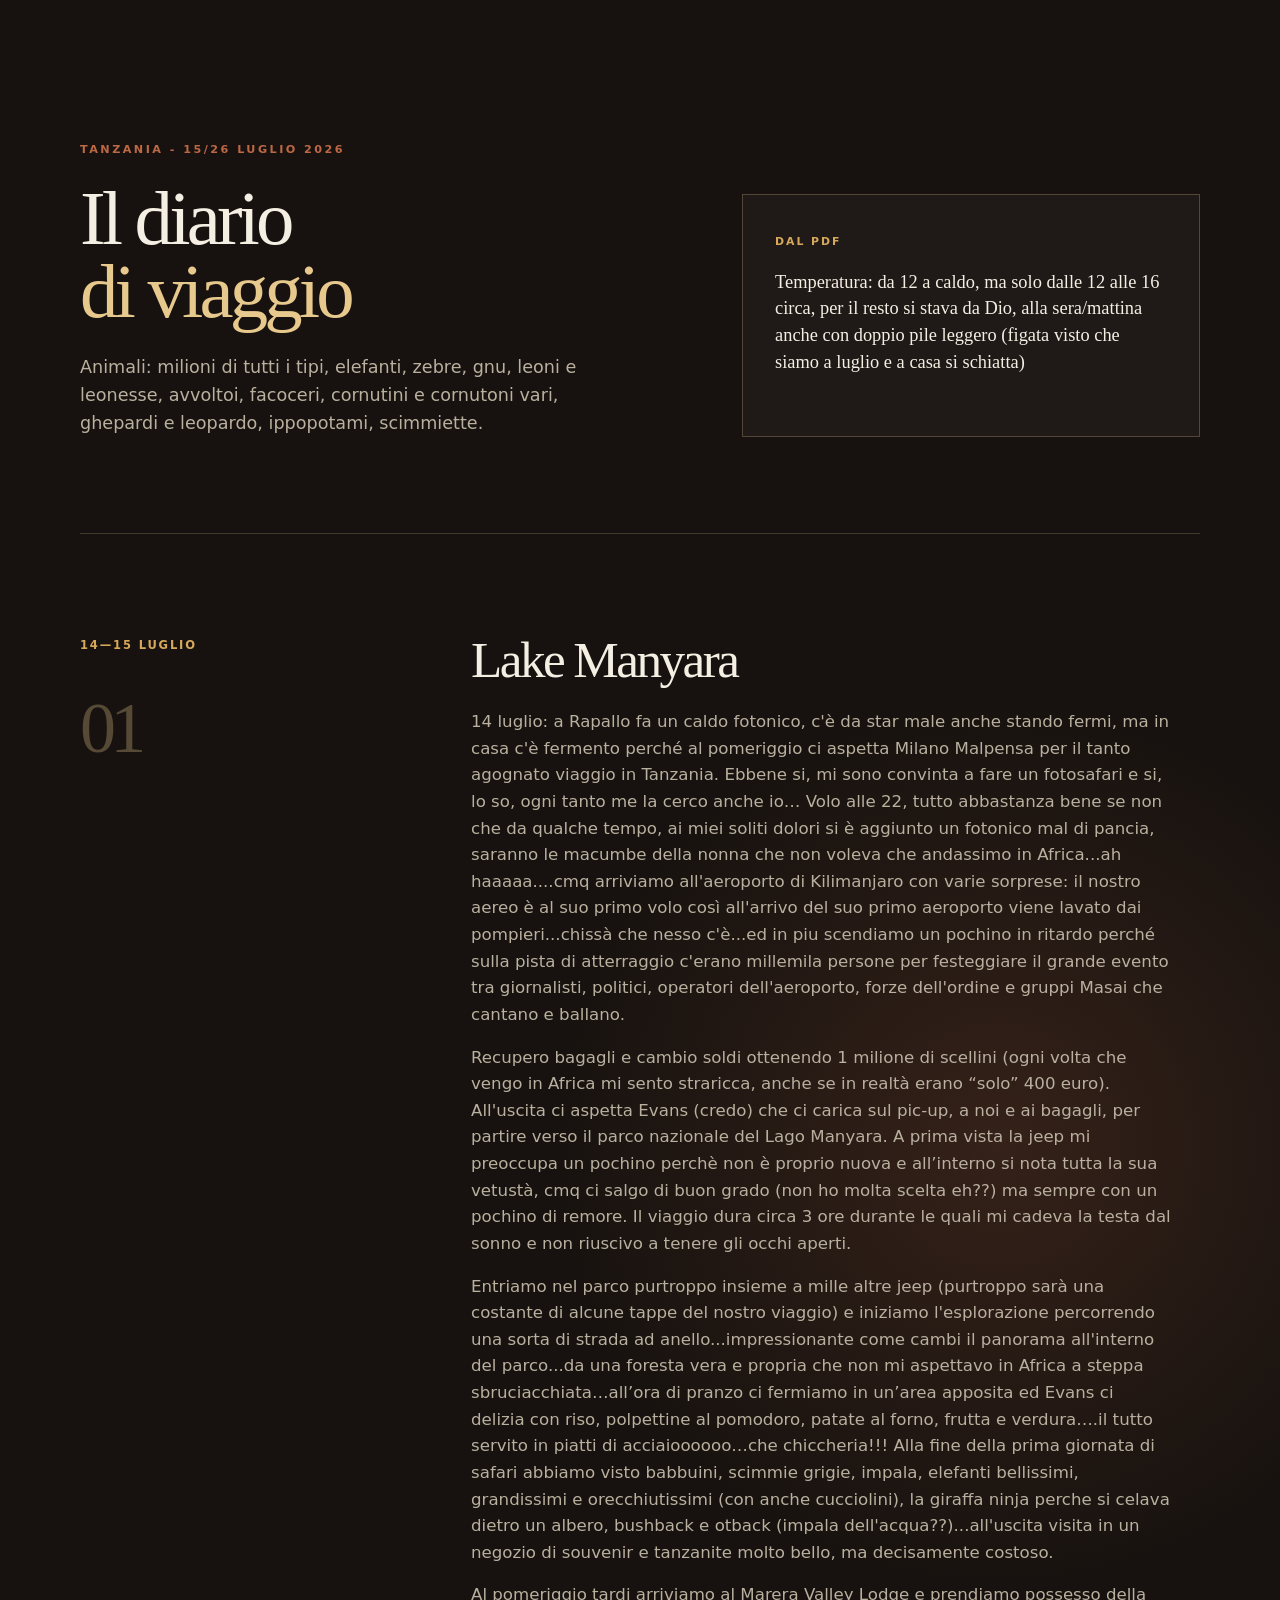
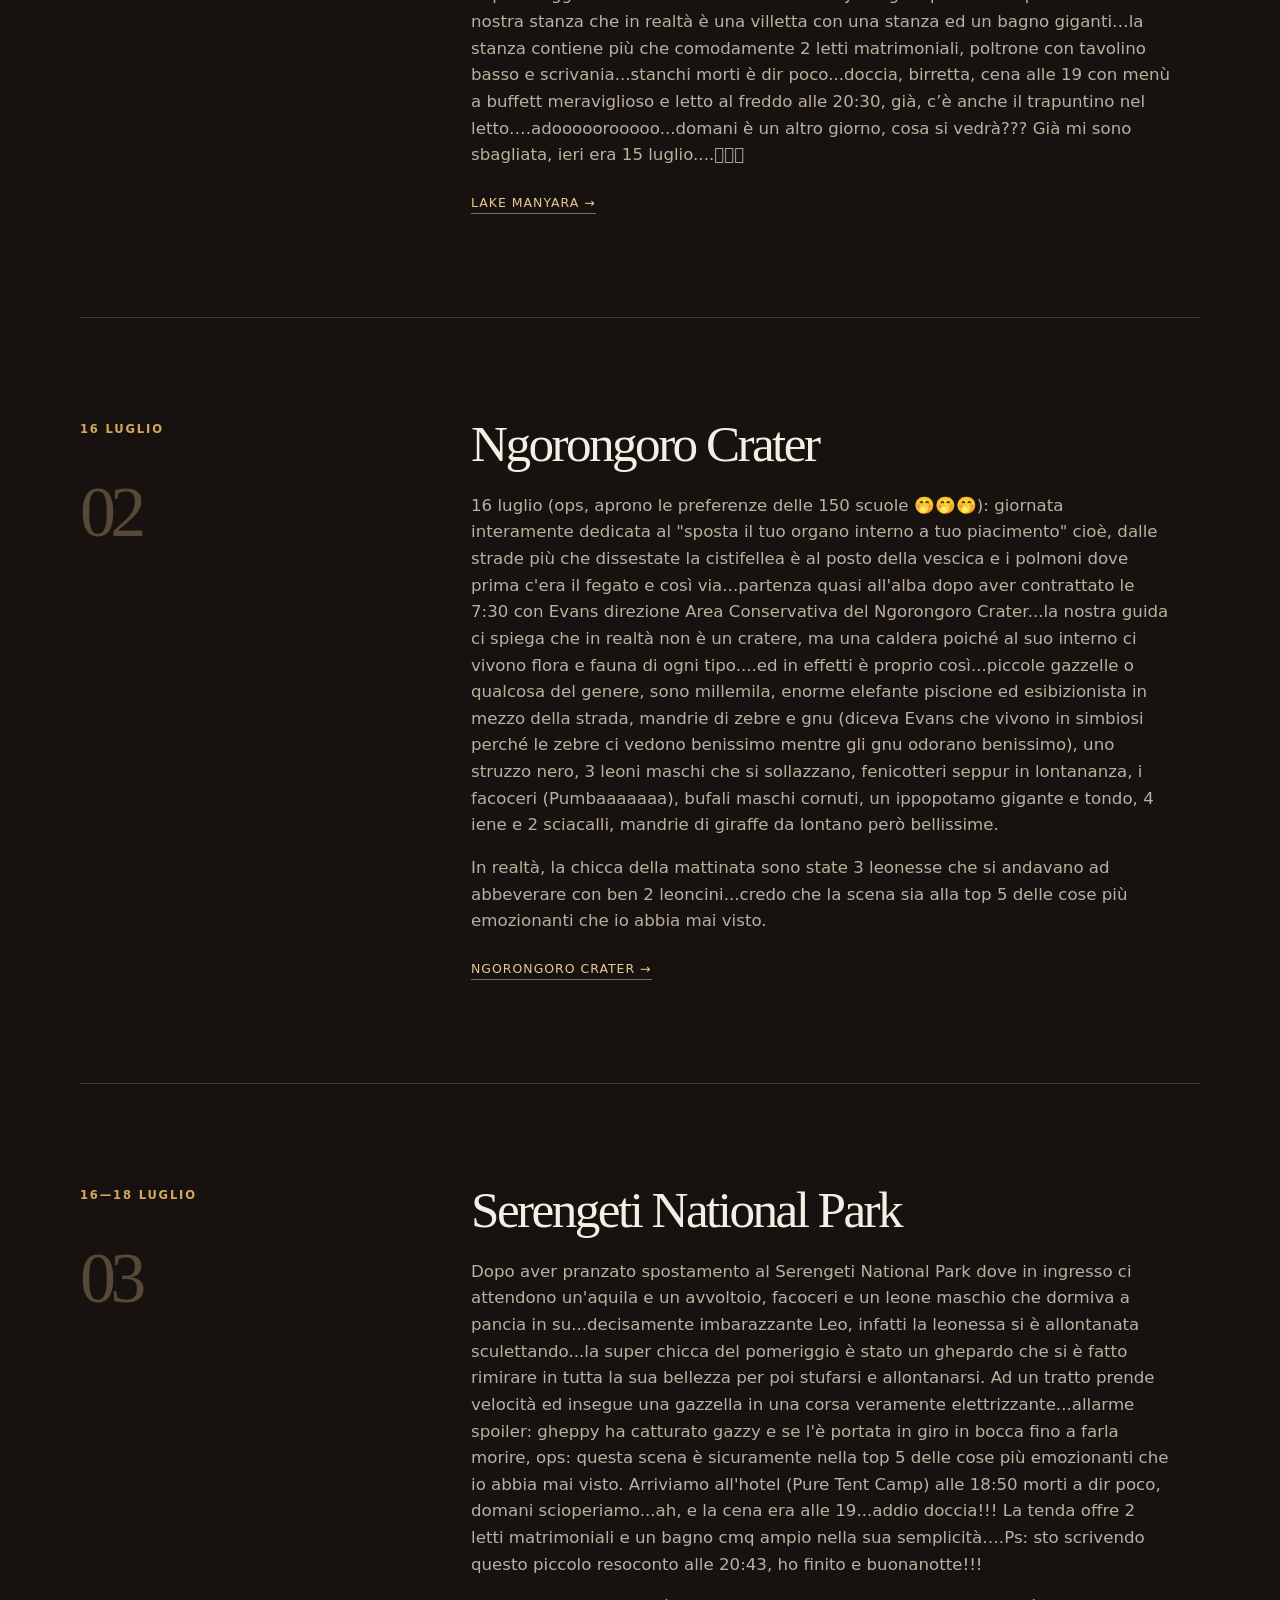
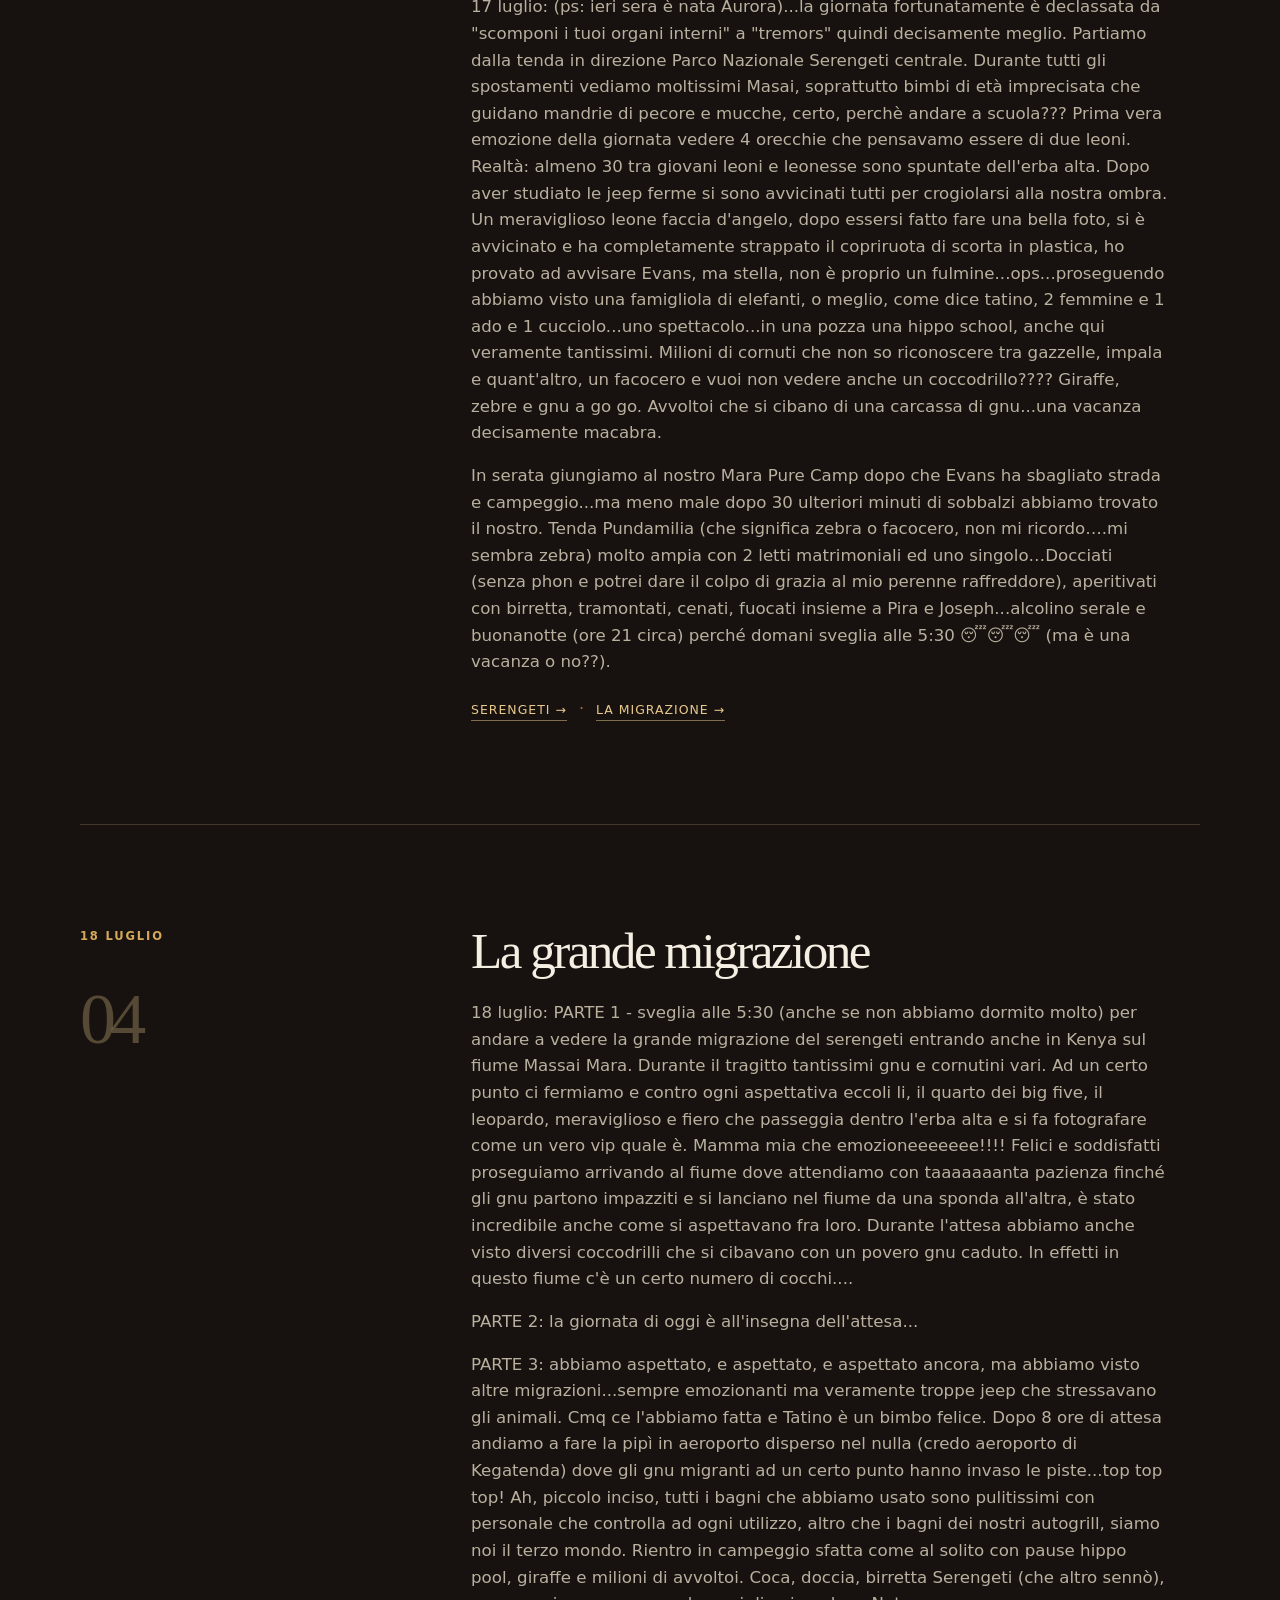
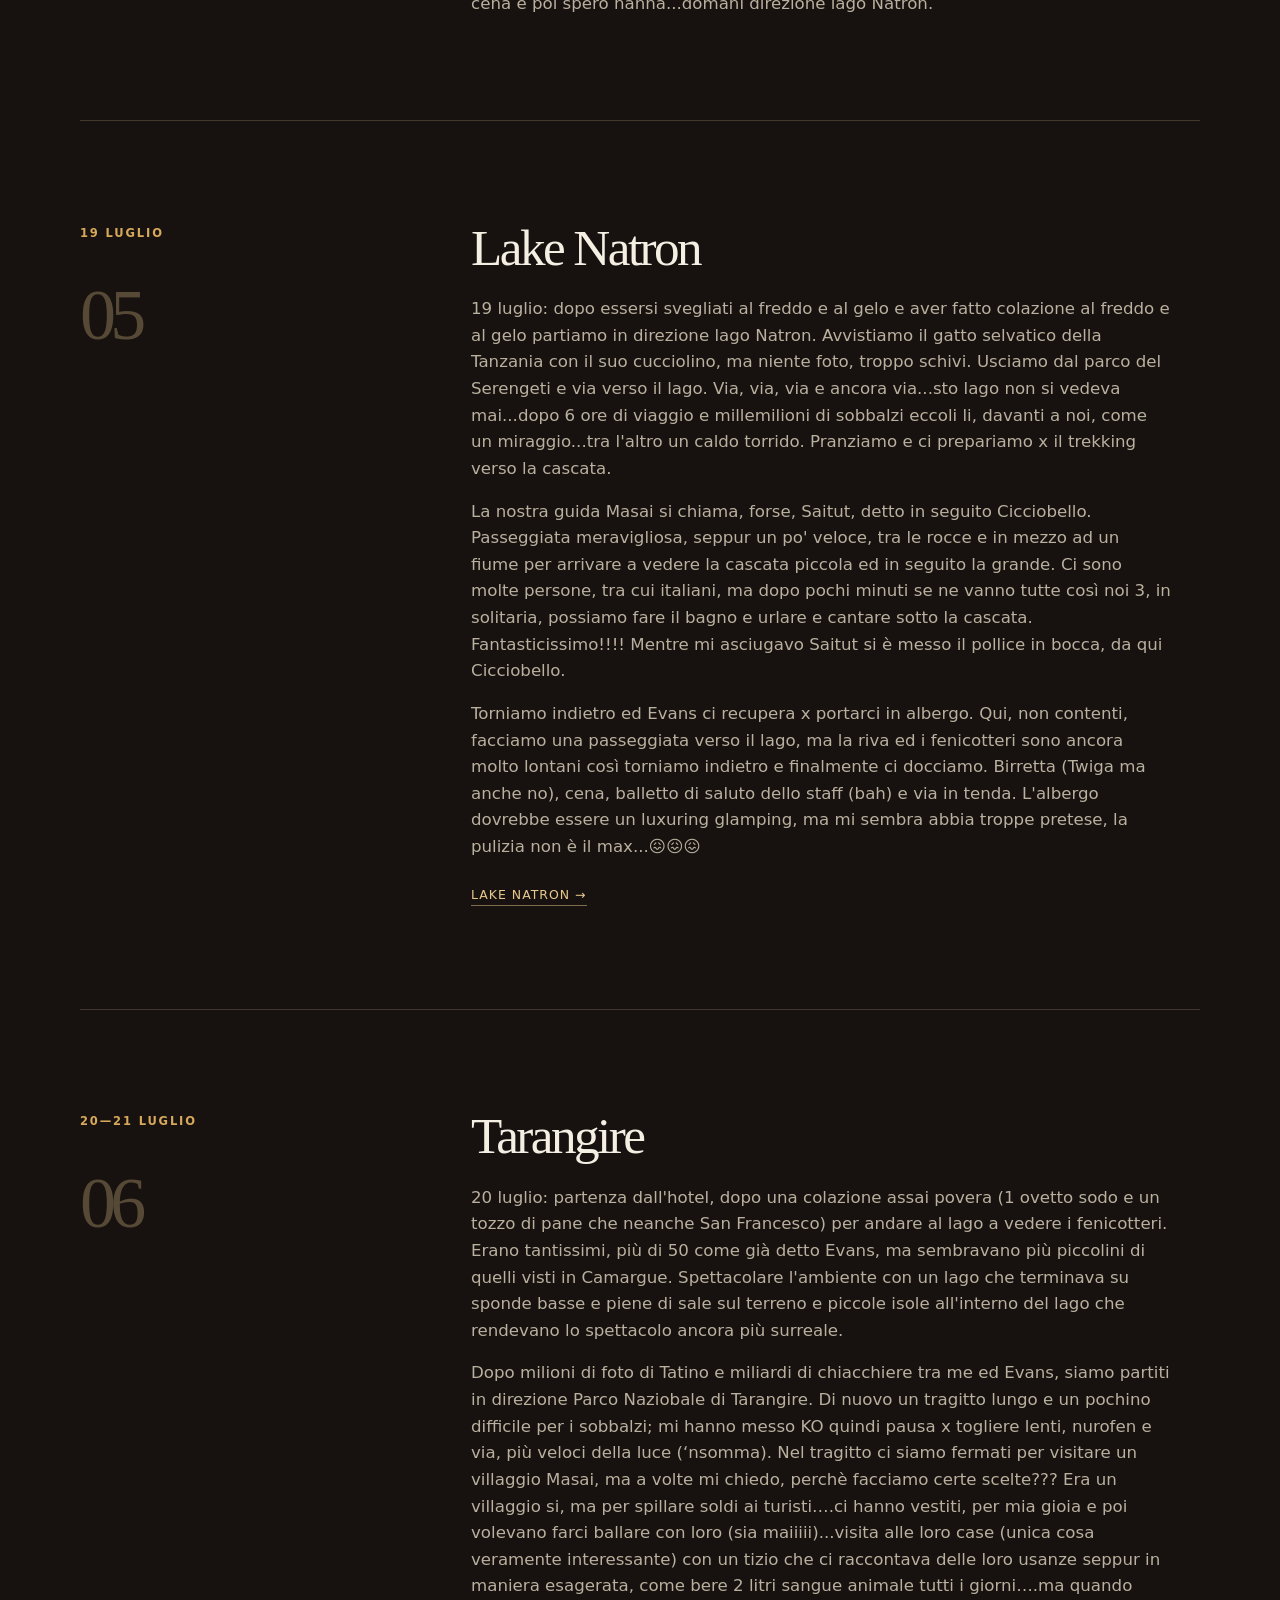
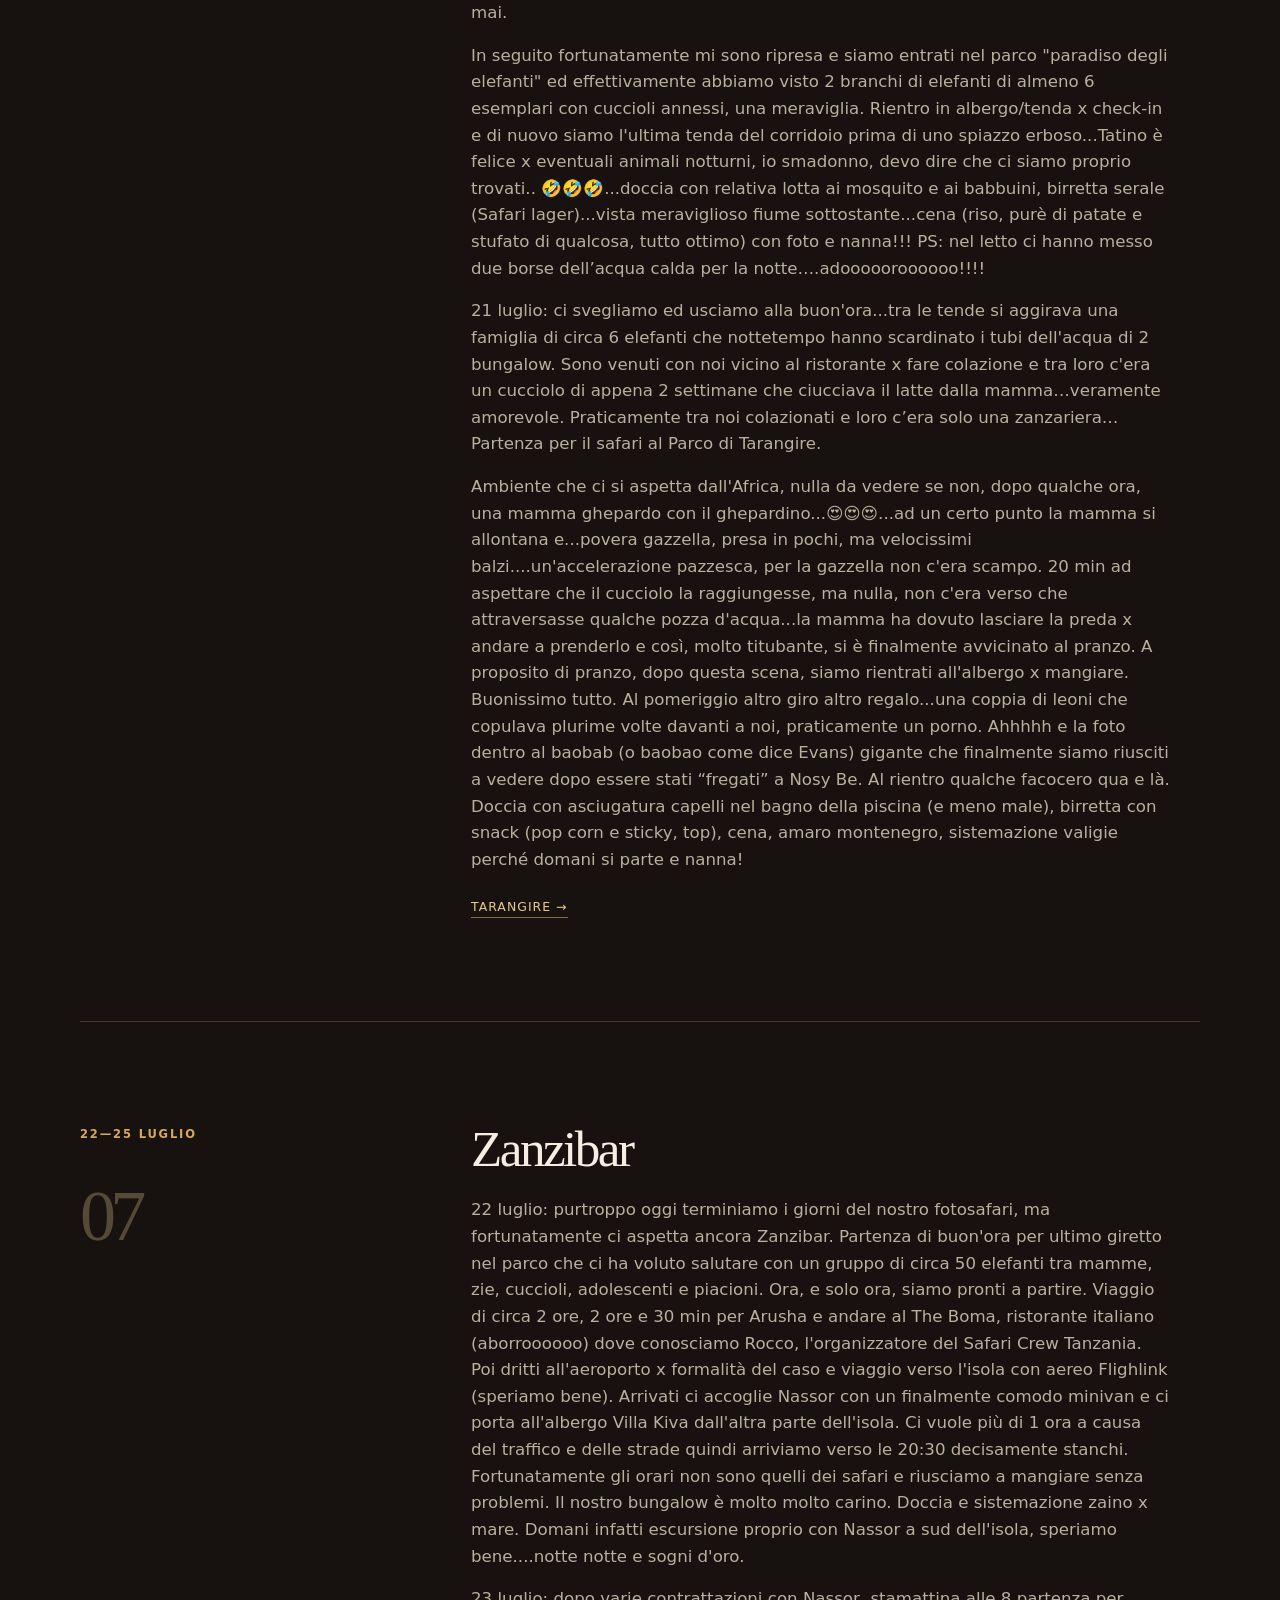
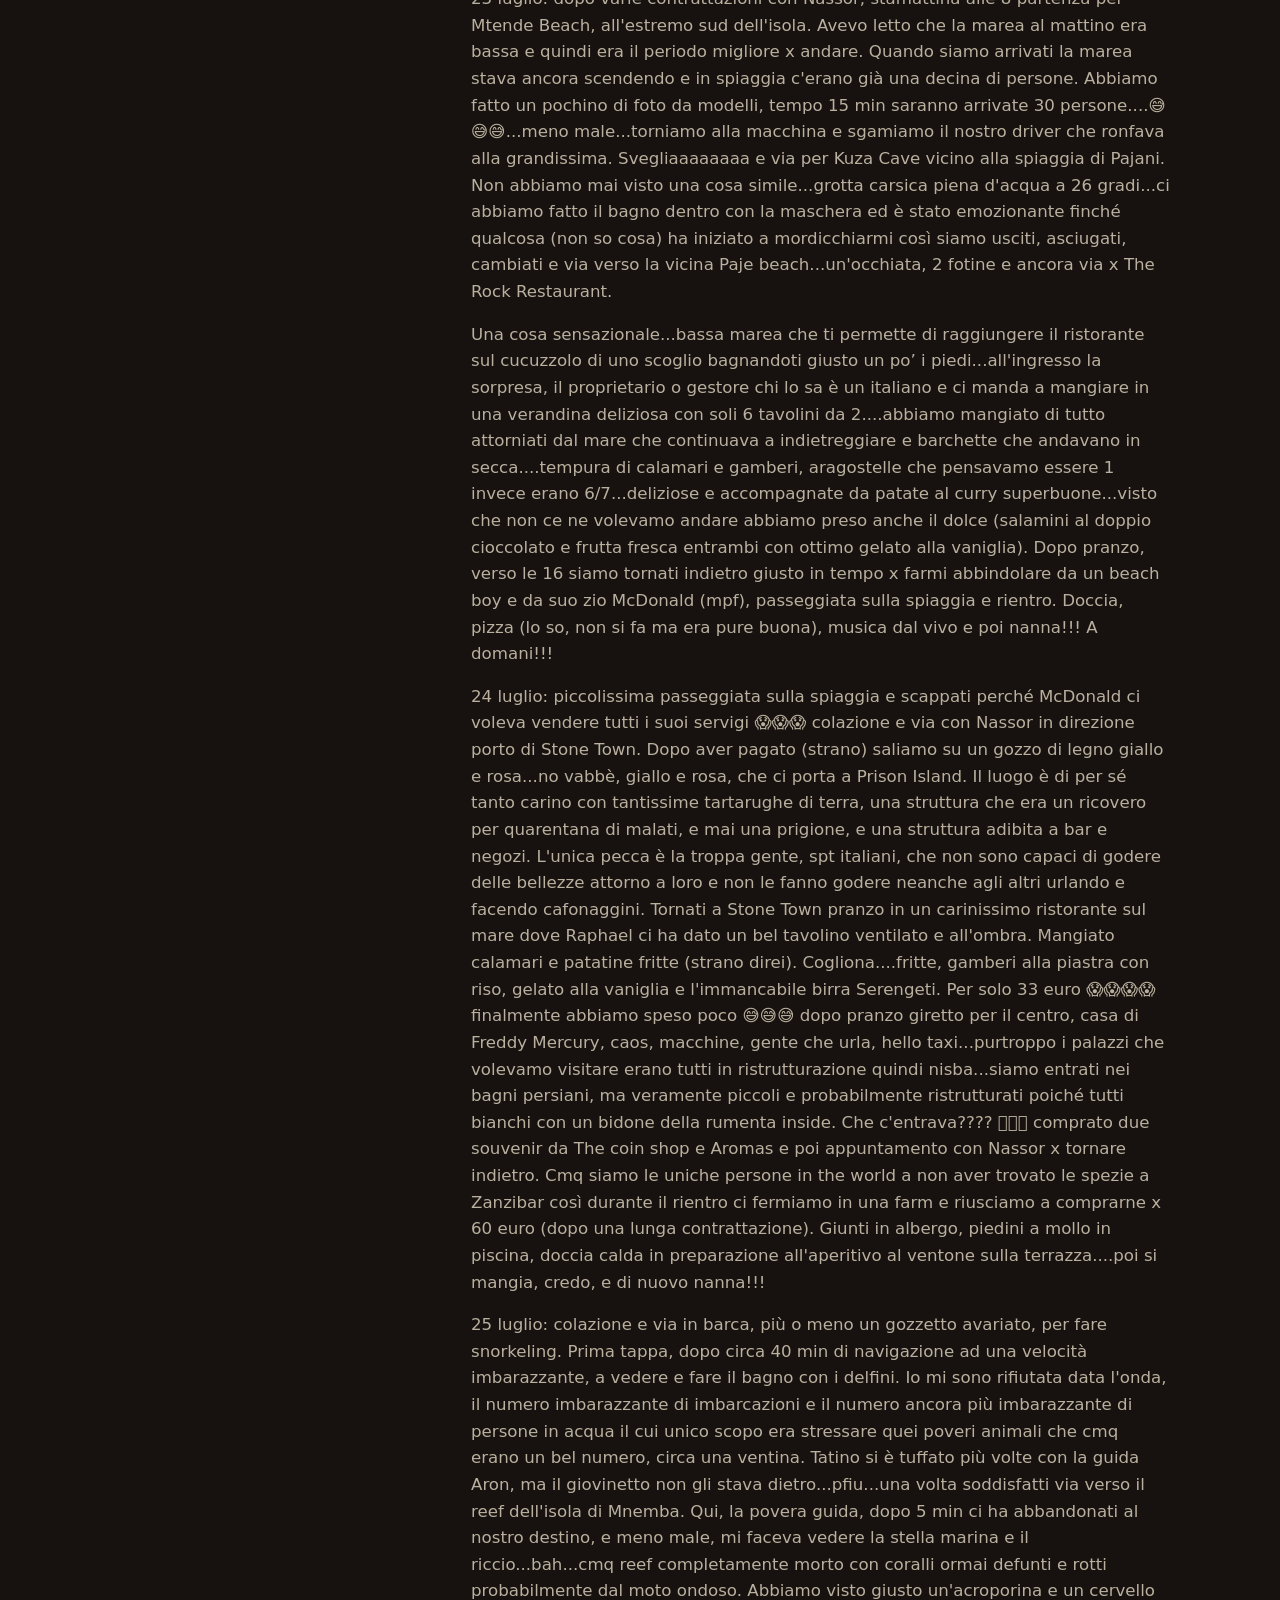
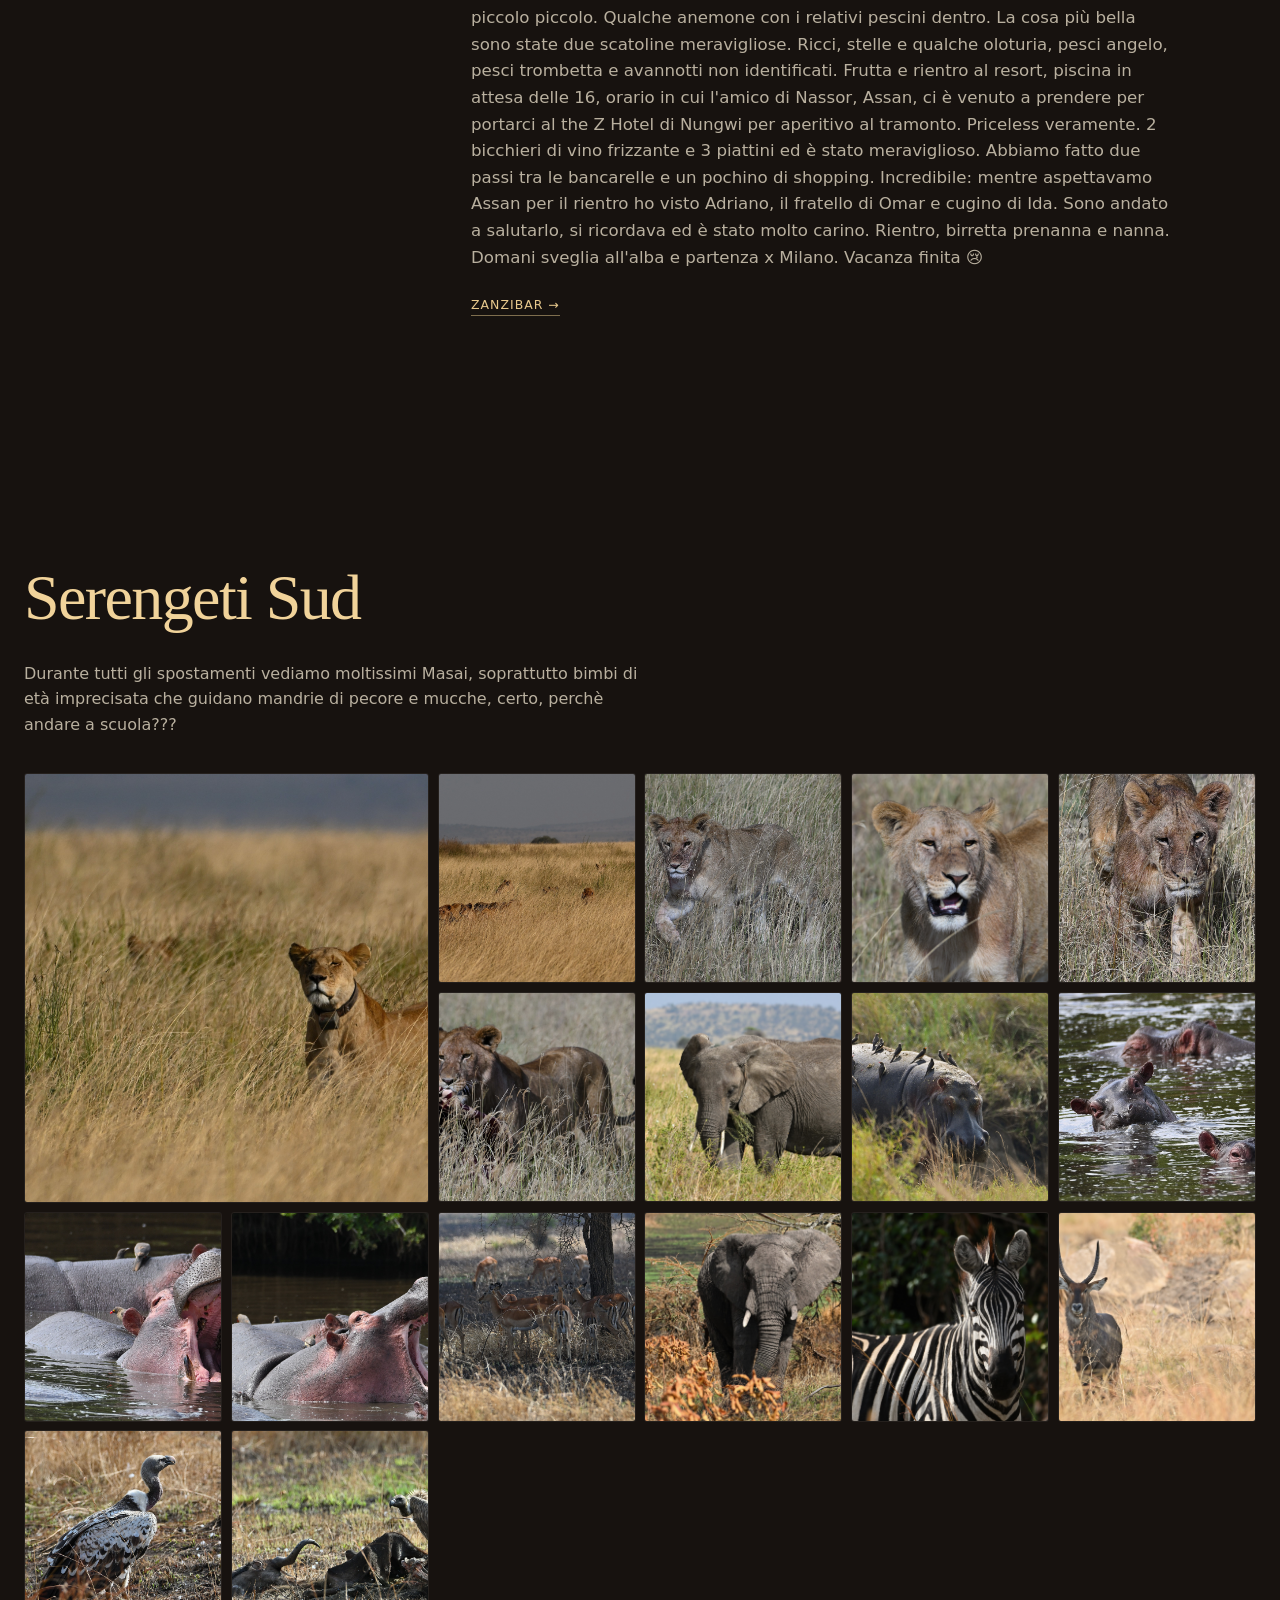
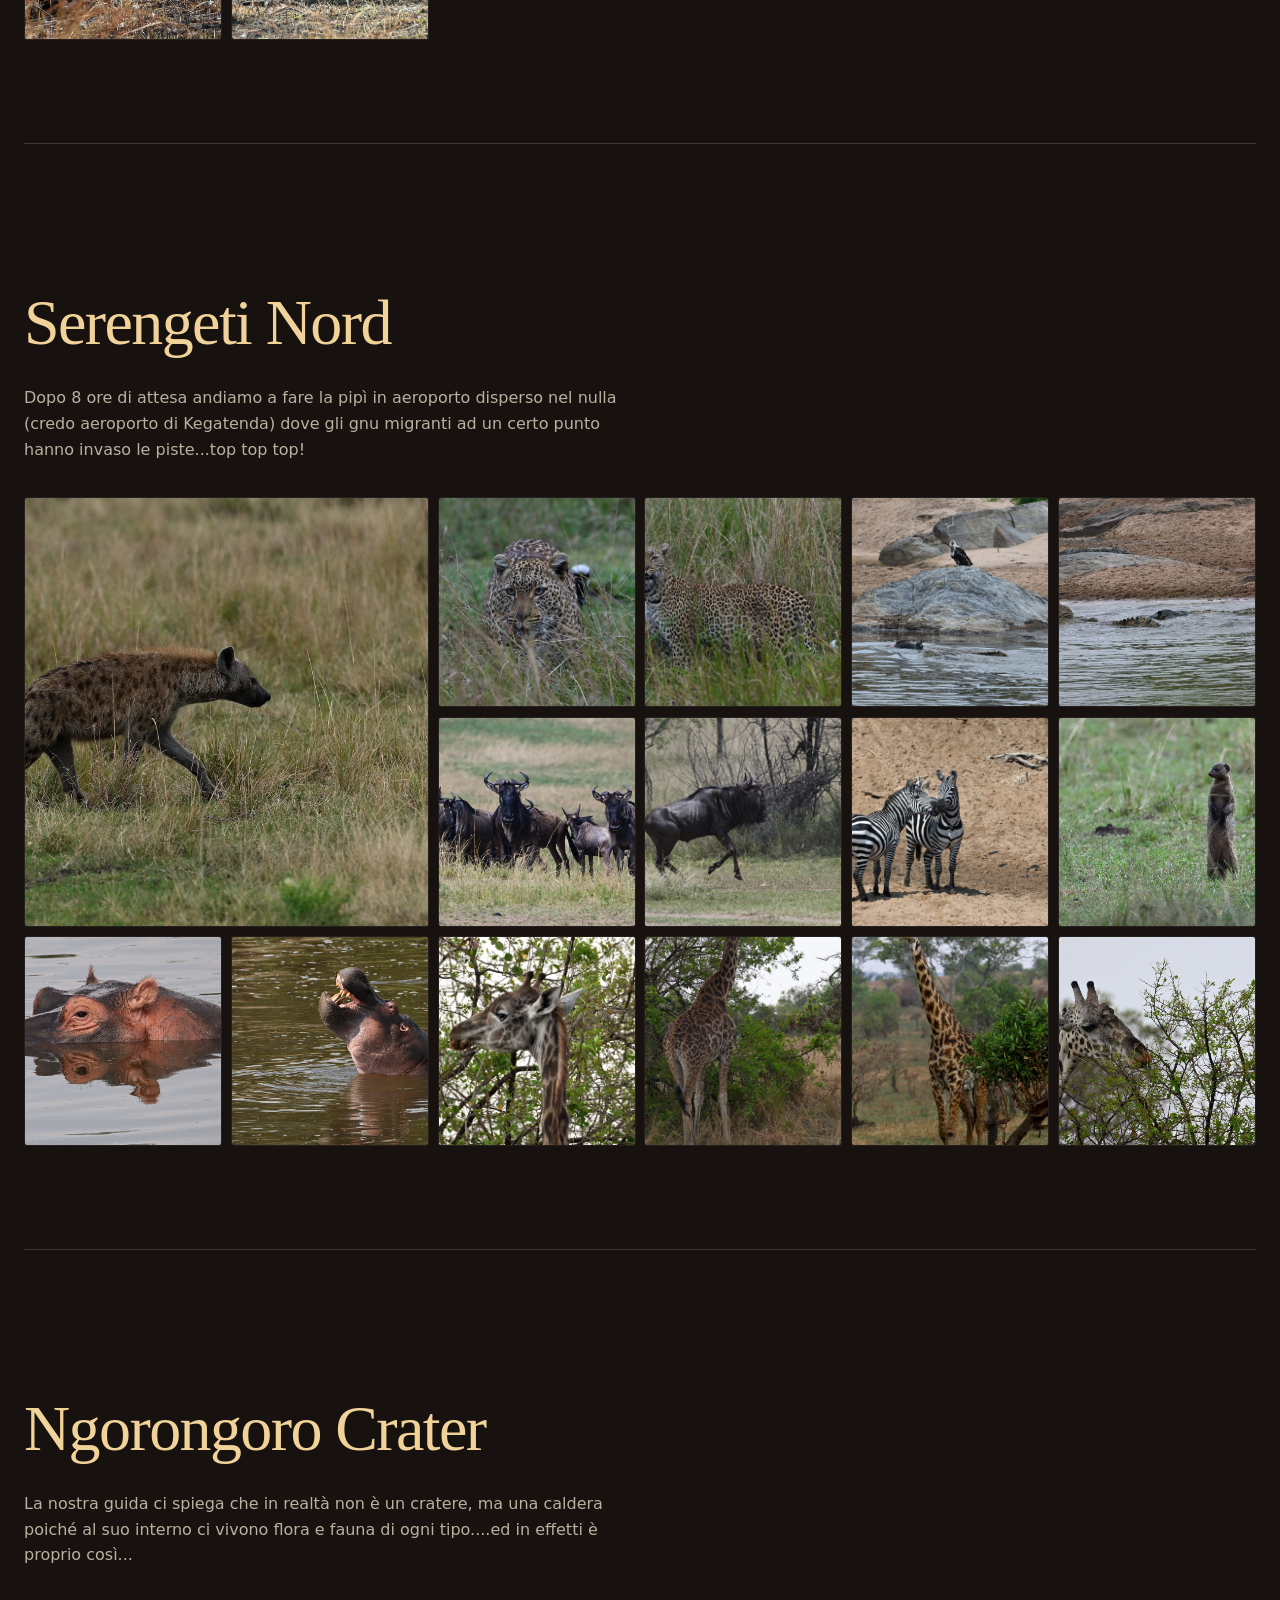
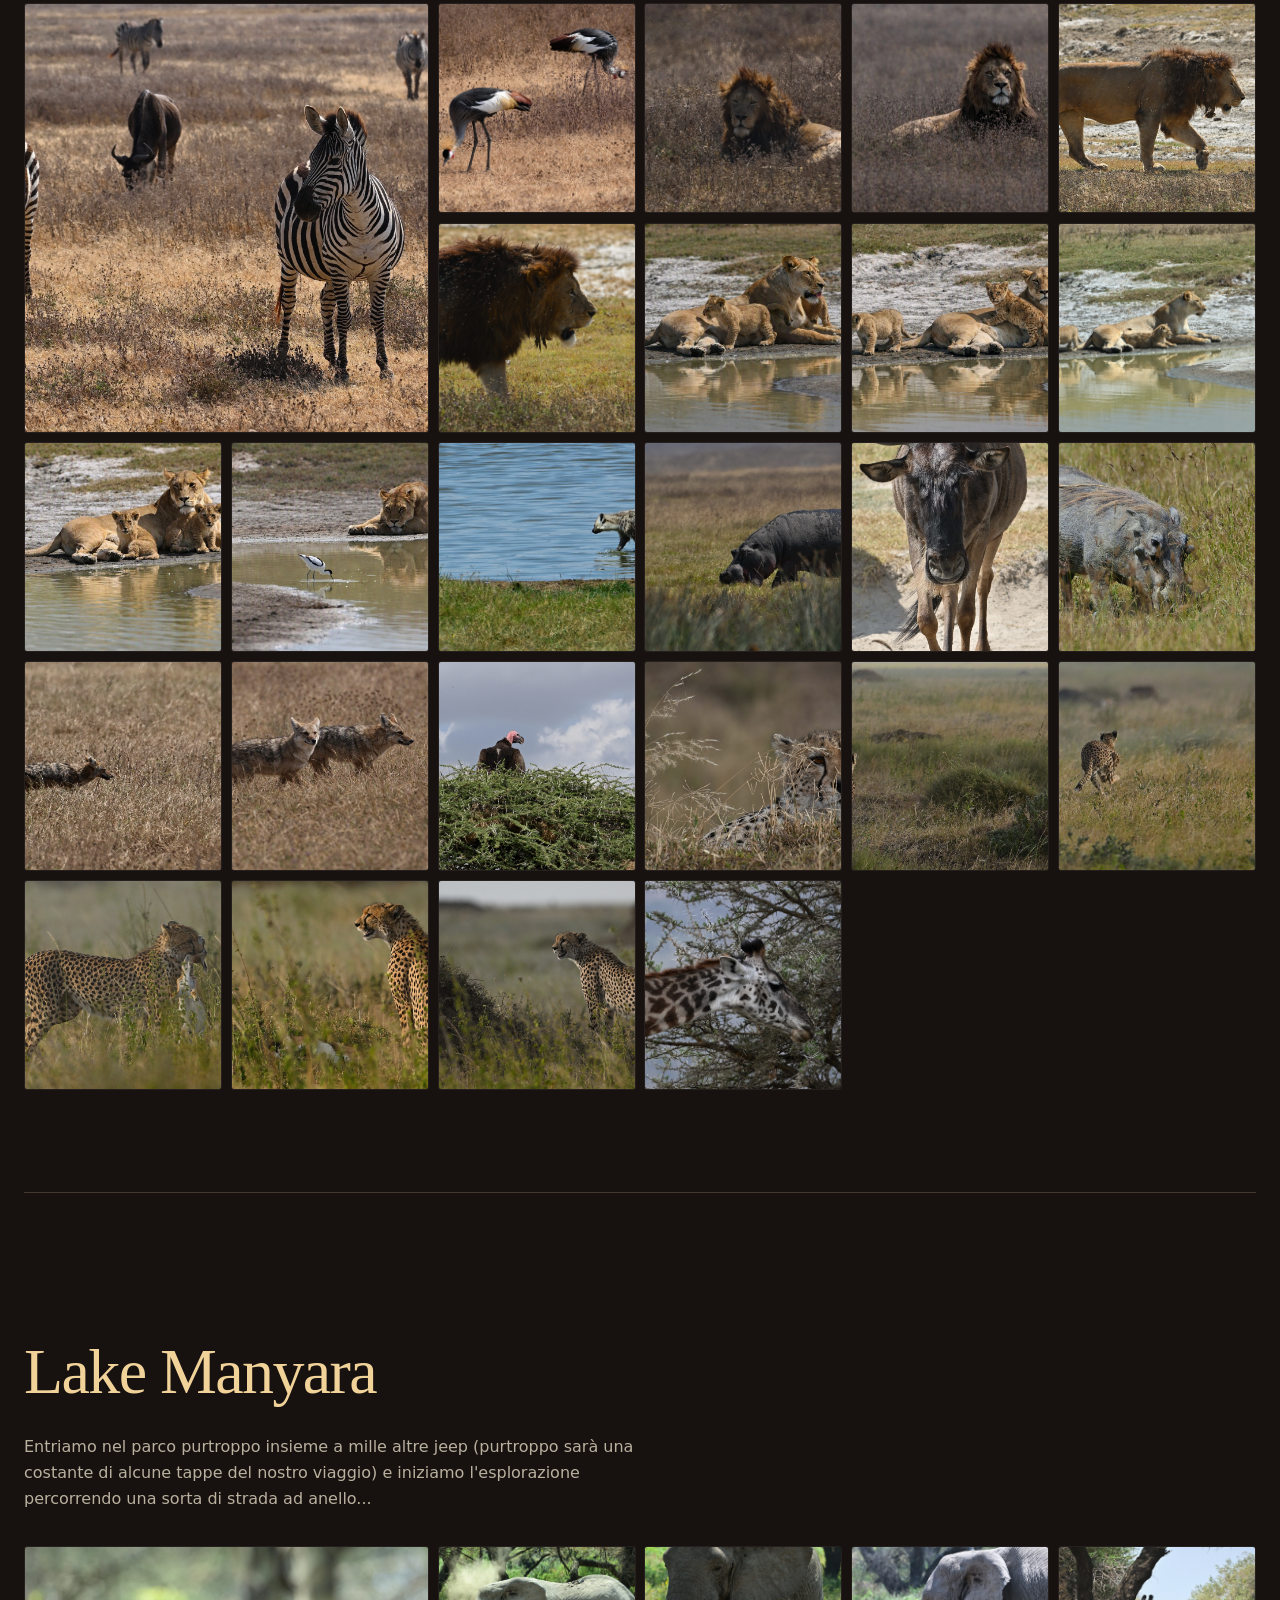
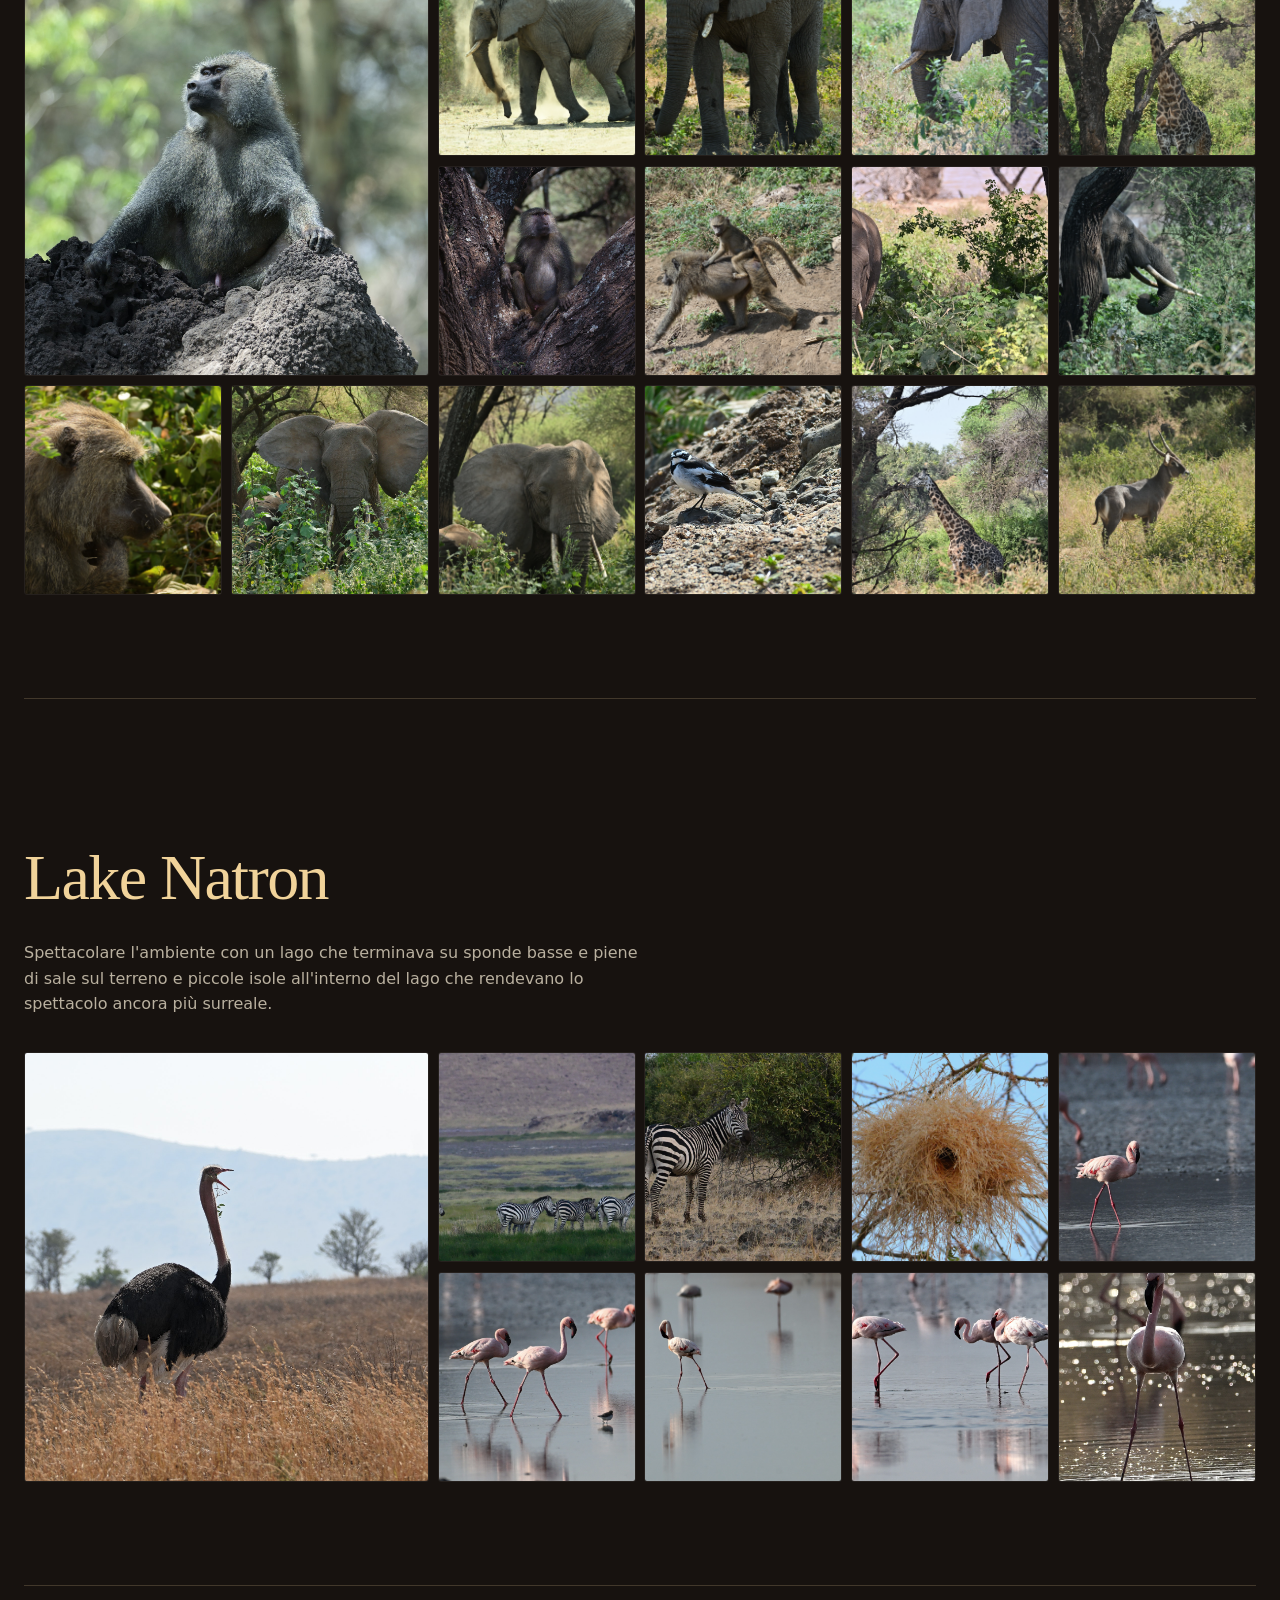
==== commit d89305ad: "vacanza" ====
--- a/Viaggio-Tanzania-2026.html
+++ b/Viaggio-Tanzania-2026.html
@@ -34,16 +34,15 @@
 
   <main>
   <section class="diary-intro" id="diario">
-    <div class="section-kicker">Il racconto</div>
+    <div class="section-kicker">TANZANIA - 15/26 Luglio 2026</div>
     <div class="intro-grid">
       <div>
-        <h2>Dodici giorni<br><em>di meraviglia</em></h2>
-        <p class="intro-lead">Dal caldo fotonico di Rapallo alla prima luce del Kilimanjaro, questo è il resoconto di un fotosafari desiderato a lungo e di qualche giorno lento sul mare.</p>
+        <h2>Il diario<br><em>di viaggio</em></h2>
+        <p class="intro-lead">Animali: milioni di tutti i tipi, elefanti, zebre, gnu, leoni e leonesse, avvoltoi, facoceri, cornutini e cornutoni vari, ghepardi e leopardo, ippopotami, scimmiette.</p>
       </div>
       <div class="route-card">
-        <span class="route-label">La rotta</span>
-        <p>Malpensa → Kilimanjaro → Manyara → Ngorongoro → Serengeti → Natron → Tarangire → Arusha → Zanzibar</p>
-        <div class="route-stats"><strong>12</strong><span>giorni</span><strong>6</strong><span>parchi</span><strong>∞</strong><span>ricordi</span></div>
+        <span class="route-label">Dal PDF</span>
+        <p>Temperatura: da 12 a caldo, ma solo dalle 12 alle 16 circa, per il resto si stava da Dio, alla sera/mattina anche con doppio pile leggero (figata visto che siamo a luglio e a casa si schiatta)</p>
       </div>
     </div>
   </section>
@@ -51,48 +50,86 @@
   <section class="story-section">
     <div class="story-date">14—15 LUGLIO <span>01</span></div>
     <div class="story-copy">
-      <h2>La foresta che non ti aspetti</h2>
-      <p>Si parte da Rapallo con il caldo addosso e un mal di pancia da macumba. All'arrivo a Kilimanjaro il nostro aereo viene lavato dai pompieri: è al suo primo volo, e ad aspettarlo ci sono giornalisti, politici e gruppi Masai che cantano e ballano.</p>
-      <p>Tre ore di jeep e siamo al <strong>Lake Manyara</strong>: foresta vera, steppa sbruciacchiata, babbuini, elefanti con i cuccioli e una giraffa ninja nascosta dietro un albero. A sera, doccia, birretta e un letto con il trapuntino al <em>Marera Valley Lodge</em>.</p>
-      <a href="#lake-manyara" class="text-link">Vedi le foto di Manyara →</a>
+      <h2>Lake Manyara</h2>
+      <p>14 luglio: a Rapallo fa un caldo fotonico, c'è da star male anche stando fermi, ma in casa c'è fermento perché al pomeriggio ci aspetta Milano Malpensa per il tanto agognato viaggio in Tanzania. Ebbene si, mi sono convinta a fare un fotosafari e si, lo so, ogni tanto me la cerco anche io… Volo alle 22, tutto abbastanza bene se non che da qualche tempo, ai miei soliti dolori si è aggiunto un fotonico mal di pancia, saranno le macumbe della nonna che non voleva che andassimo in Africa...ah haaaaa....cmq arriviamo all'aeroporto di Kilimanjaro con varie sorprese: il nostro aereo è al suo primo volo così all'arrivo del suo primo aeroporto viene lavato dai pompieri...chissà che nesso c'è...ed in piu scendiamo un pochino in ritardo perché sulla pista di atterraggio c'erano millemila persone per festeggiare il grande evento tra giornalisti, politici, operatori dell'aeroporto, forze dell'ordine e gruppi Masai che cantano e ballano.</p>
+      <p>Recupero bagagli e cambio soldi ottenendo 1 milione di scellini (ogni volta che vengo in Africa mi sento straricca, anche se in realtà erano “solo” 400 euro). All'uscita ci aspetta Evans (credo) che ci carica sul pic-up, a noi e ai bagagli, per partire verso il parco nazionale del Lago Manyara. A prima vista la jeep mi preoccupa un pochino perchè non è proprio nuova e all’interno si nota tutta la sua vetustà, cmq ci salgo di buon grado (non ho molta scelta eh??) ma sempre con un pochino di remore. Il viaggio dura circa 3 ore durante le quali mi cadeva la testa dal sonno e non riuscivo a tenere gli occhi aperti.</p>
+      <p>Entriamo nel parco purtroppo insieme a mille altre jeep (purtroppo sarà una costante di alcune tappe del nostro viaggio) e iniziamo l'esplorazione percorrendo una sorta di strada ad anello...impressionante come cambi il panorama all'interno del parco...da una foresta vera e propria che non mi aspettavo in Africa a steppa sbruciacchiata…all’ora di pranzo ci fermiamo in un’area apposita ed Evans ci delizia con riso, polpettine al pomodoro, patate al forno, frutta e verdura….il tutto servito in piatti di acciaioooooo…che chiccheria!!! Alla fine della prima giornata di safari abbiamo visto babbuini, scimmie grigie, impala, elefanti bellissimi, grandissimi e orecchiutissimi (con anche cucciolini), la giraffa ninja perche si celava dietro un albero, bushback e otback (impala dell'acqua??)...all'uscita visita in un negozio di souvenir e tanzanite molto bello, ma decisamente costoso.</p>
+      <p>Al pomeriggio tardi arriviamo al Marera Valley Lodge e prendiamo possesso della nostra stanza che in realtà è una villetta con una stanza ed un bagno giganti…la stanza contiene più che comodamente 2 letti matrimoniali, poltrone con tavolino basso e scrivania...stanchi morti è dir poco...doccia, birretta, cena alle 19 con menù a buffett meraviglioso e letto al freddo alle 20:30, già, c’è anche il trapuntino nel letto….adooooorooooo...domani è un altro giorno, cosa si vedrà??? Già mi sono sbagliata, ieri era 15 luglio....󰣺󰣺󰣺</p>
+      <a href="#lake-manyara" class="text-link">Lake Manyara →</a>
     </div>
   </section>
 
   <section class="story-section story-section--reverse">
-    <div class="story-date">16—18 LUGLIO <span>02</span></div>
-    <div class="story-copy">
-      <h2>Predatori, polvere e pazienza</h2>
-      <p>Le strade ci spostano gli organi interni, ma il Ngorongoro ripaga ogni sobbalzo: zebre e gnu in simbiosi, fenicotteri lontani, tre leoni maschi e quattro iene. La scena più emozionante è una leonessa con due cuccioli che va a bere.</p>
-      <p>Poi il Serengeti. Un ghepardo insegue una gazzella davanti a noi, mentre il giorno dopo trenta leoni giovani si avvicinano alle jeep cercando ombra. All'alba, dopo otto ore di attesa, la <strong>grande migrazione</strong> attraversa il fiume Mara: gnu, coccodrilli e un'emozione impossibile da fotografare tutta.</p>
-      <a href="#ngorongoro" class="text-link">Il cratere →</a><span class="story-divider">·</span><a href="#serengeti-sud" class="text-link">Il Serengeti →</a>
-    </div>
-  </section>
-
-  <section class="story-section">
-    <div class="story-date">19—21 LUGLIO <span>03</span></div>
-    <div class="story-copy">
-      <h2>Dall'acqua salata agli elefanti</h2>
-      <p>Il Lake Natron appare dopo sei ore di sobbalzi come un miraggio caldo. Camminiamo nel fiume fino alla cascata, facciamo il bagno da soli e cantiamo sotto l'acqua. Al mattino, più di cinquanta fenicotteri trasformano il lago salato in un paesaggio surreale.</p>
-      <p>A Tarangire la savana è quella dei film. Una famiglia di elefanti passeggia tra le tende e un cucciolo di due settimane fa colazione a pochi metri da noi. Il parco ci regala ghepardi, leoni e un baobab gigante.</p>
-      <a href="#lake-natron" class="text-link">Il lago rosa →</a><span class="story-divider">·</span><a href="#tarangire" class="text-link">Il parco degli elefanti →</a>
+    <div class="story-date">16 LUGLIO <span>02</span></div>
+    <div class="story-copy">
+      <h2>Ngorongoro Crater</h2>
+      <p>16 luglio (ops, aprono le preferenze delle 150 scuole 🤭🤭🤭): giornata interamente dedicata al "sposta il tuo organo interno a tuo piacimento" cioè, dalle strade più che dissestate la cistifellea è al posto della vescica e i polmoni dove prima c'era il fegato e così via...partenza quasi all'alba dopo aver contrattato le 7:30 con Evans direzione Area Conservativa del Ngorongoro Crater...la nostra guida ci spiega che in realtà non è un cratere, ma una caldera poiché al suo interno ci vivono flora e fauna di ogni tipo....ed in effetti è proprio così...piccole gazzelle o qualcosa del genere, sono millemila, enorme elefante piscione ed esibizionista in mezzo della strada, mandrie di zebre e gnu (diceva Evans che vivono in simbiosi perché le zebre ci vedono benissimo mentre gli gnu odorano benissimo), uno struzzo nero, 3 leoni maschi che si sollazzano, fenicotteri seppur in lontananza, i facoceri (Pumbaaaaaaa), bufali maschi cornuti, un ippopotamo gigante e tondo, 4 iene e 2 sciacalli, mandrie di giraffe da lontano però bellissime.</p>
+      <p>In realtà, la chicca della mattinata sono state 3 leonesse che si andavano ad abbeverare con ben 2 leoncini...credo che la scena sia alla top 5 delle cose più emozionanti che io abbia mai visto.</p>
+      <a href="#ngorongoro" class="text-link">Ngorongoro Crater →</a>
+    </div>
+  </section>
+
+  <section class="story-section">
+    <div class="story-date">16—18 LUGLIO <span>03</span></div>
+    <div class="story-copy">
+      <h2>Serengeti National Park</h2>
+      <p>Dopo aver pranzato spostamento al Serengeti National Park dove in ingresso ci attendono un'aquila e un avvoltoio, facoceri e un leone maschio che dormiva a pancia in su...decisamente imbarazzante Leo, infatti la leonessa si è allontanata sculettando...la super chicca del pomeriggio è stato un ghepardo che si è fatto rimirare in tutta la sua bellezza per poi stufarsi e allontanarsi. Ad un tratto prende velocità ed insegue una gazzella in una corsa veramente elettrizzante...allarme spoiler: gheppy ha catturato gazzy e se l'è portata in giro in bocca fino a farla morire, ops: questa scena è sicuramente nella top 5 delle cose più emozionanti che io abbia mai visto. Arriviamo all'hotel (Pure Tent Camp) alle 18:50 morti a dir poco, domani scioperiamo...ah, e la cena era alle 19...addio doccia!!! La tenda offre 2 letti matrimoniali e un bagno cmq ampio nella sua semplicità….Ps: sto scrivendo questo piccolo resoconto alle 20:43, ho finito e buonanotte!!!</p>
+      <p>17 luglio: (ps: ieri sera è nata Aurora)...la giornata fortunatamente è declassata da "scomponi i tuoi organi interni" a "tremors" quindi decisamente meglio. Partiamo dalla tenda in direzione Parco Nazionale Serengeti centrale. Durante tutti gli spostamenti vediamo moltissimi Masai, soprattutto bimbi di età imprecisata che guidano mandrie di pecore e mucche, certo, perchè andare a scuola??? Prima vera emozione della giornata vedere 4 orecchie che pensavamo essere di due leoni. Realtà: almeno 30 tra giovani leoni e leonesse sono spuntate dell'erba alta. Dopo aver studiato le jeep ferme si sono avvicinati tutti per crogiolarsi alla nostra ombra. Un meraviglioso leone faccia d'angelo, dopo essersi fatto fare una bella foto, si è avvicinato e ha completamente strappato il copriruota di scorta in plastica, ho provato ad avvisare Evans, ma stella, non è proprio un fulmine...ops...proseguendo abbiamo visto una famigliola di elefanti, o meglio, come dice tatino, 2 femmine e 1 ado e 1 cucciolo...uno spettacolo...in una pozza una hippo school, anche qui veramente tantissimi. Milioni di cornuti che non so riconoscere tra gazzelle, impala e quant'altro, un facocero e vuoi non vedere anche un coccodrillo???? Giraffe, zebre e gnu a go go. Avvoltoi che si cibano di una carcassa di gnu...una vacanza decisamente macabra.</p>
+      <p>In serata giungiamo al nostro Mara Pure Camp dopo che Evans ha sbagliato strada e campeggio...ma meno male dopo 30 ulteriori minuti di sobbalzi abbiamo trovato il nostro. Tenda Pundamilia (che significa zebra o facocero, non mi ricordo….mi sembra zebra) molto ampia con 2 letti matrimoniali ed uno singolo…Docciati (senza phon e potrei dare il colpo di grazia al mio perenne raffreddore), aperitivati con birretta, tramontati, cenati, fuocati insieme a Pira e Joseph...alcolino serale e buonanotte (ore 21 circa) perché domani sveglia alle 5:30 😴😴😴 (ma è una vacanza o no??).</p>
+      <a href="#serengeti-sud" class="text-link">Serengeti →</a><span class="story-divider">·</span><a href="#serengeti-nord" class="text-link">La migrazione →</a>
     </div>
   </section>
 
   <section class="story-section story-section--reverse">
-    <div class="story-date">22—25 LUGLIO <span>04</span></div>
-    <div class="story-copy">
-      <h2>La parentesi blu</h2>
-      <p>Lasciamo il safari con un ultimo saluto: circa cinquanta elefanti tra mamme, zie, cuccioli e adolescenti. A Zanzibar cambiano i ritmi: Mtende Beach, la Kuza Cave con l'acqua a 26 gradi e un pranzo al <strong>The Rock</strong> mentre la marea si ritira.</p>
-      <p>Stone Town, Prison Island e le tartarughe giganti, una trattativa per le spezie e l'ultimo tramonto a Nungwi. Poi una birretta prima di dormire: domani si torna a Milano, ma il viaggio resta qui.</p>
-      <a href="#zanzibar" class="text-link">La coda del viaggio →</a>
+    <div class="story-date">18 LUGLIO <span>04</span></div>
+    <div class="story-copy">
+      <h2>La grande migrazione</h2>
+      <p>18 luglio: PARTE 1 - sveglia alle 5:30 (anche se non abbiamo dormito molto) per andare a vedere la grande migrazione del serengeti entrando anche in Kenya sul fiume Massai Mara. Durante il tragitto tantissimi gnu e cornutini vari. Ad un certo punto ci fermiamo e contro ogni aspettativa eccoli li, il quarto dei big five, il leopardo, meraviglioso e fiero che passeggia dentro l'erba alta e si fa fotografare come un vero vip quale è. Mamma mia che emozioneeeeeee!!!! Felici e soddisfatti proseguiamo arrivando al fiume dove attendiamo con taaaaaaanta pazienza finché gli gnu partono impazziti e si lanciano nel fiume da una sponda all'altra, è stato incredibile anche come si aspettavano fra loro. Durante l'attesa abbiamo anche visto diversi coccodrilli che si cibavano con un povero gnu caduto. In effetti in questo fiume c'è un certo numero di cocchi....</p>
+      <p>PARTE 2: la giornata di oggi è all'insegna dell'attesa...</p>
+      <p>PARTE 3: abbiamo aspettato, e aspettato, e aspettato ancora, ma abbiamo visto altre migrazioni...sempre emozionanti ma veramente troppe jeep che stressavano gli animali. Cmq ce l'abbiamo fatta e Tatino è un bimbo felice. Dopo 8 ore di attesa andiamo a fare la pipì in aeroporto disperso nel nulla (credo aeroporto di Kegatenda) dove gli gnu migranti ad un certo punto hanno invaso le piste...top top top! Ah, piccolo inciso, tutti i bagni che abbiamo usato sono pulitissimi con personale che controlla ad ogni utilizzo, altro che i bagni dei nostri autogrill, siamo noi il terzo mondo. Rientro in campeggio sfatta come al solito con pause hippo pool, giraffe e milioni di avvoltoi. Coca, doccia, birretta Serengeti (che altro sennò), cena e poi spero nanna...domani direzione lago Natron.</p>
+    </div>
+  </section>
+
+  <section class="story-section">
+    <div class="story-date">19 LUGLIO <span>05</span></div>
+    <div class="story-copy">
+      <h2>Lake Natron</h2>
+      <p>19 luglio: dopo essersi svegliati al freddo e al gelo e aver fatto colazione al freddo e al gelo partiamo in direzione lago Natron. Avvistiamo il gatto selvatico della Tanzania con il suo cucciolino, ma niente foto, troppo schivi. Usciamo dal parco del Serengeti e via verso il lago. Via, via, via e ancora via...sto lago non si vedeva mai...dopo 6 ore di viaggio e millemilioni di sobbalzi eccoli li, davanti a noi, come un miraggio...tra l'altro un caldo torrido. Pranziamo e ci prepariamo x il trekking verso la cascata.</p>
+      <p>La nostra guida Masai si chiama, forse, Saitut, detto in seguito Cicciobello. Passeggiata meravigliosa, seppur un po' veloce, tra le rocce e in mezzo ad un fiume per arrivare a vedere la cascata piccola ed in seguito la grande. Ci sono molte persone, tra cui italiani, ma dopo pochi minuti se ne vanno tutte così noi 3, in solitaria, possiamo fare il bagno e urlare e cantare sotto la cascata. Fantasticissimo!!!! Mentre mi asciugavo Saitut si è messo il pollice in bocca, da qui Cicciobello.</p>
+      <p>Torniamo indietro ed Evans ci recupera x portarci in albergo. Qui, non contenti, facciamo una passeggiata verso il lago, ma la riva ed i fenicotteri sono ancora molto lontani così torniamo indietro e finalmente ci docciamo. Birretta (Twiga ma anche no), cena, balletto di saluto dello staff (bah) e via in tenda. L'albergo dovrebbe essere un luxuring glamping, ma mi sembra abbia troppe pretese, la pulizia non è il max...😖😖😖</p>
+      <a href="#lake-natron" class="text-link">Lake Natron →</a>
+    </div>
+  </section>
+
+  <section class="story-section story-section--reverse">
+    <div class="story-date">20—21 LUGLIO <span>06</span></div>
+    <div class="story-copy">
+      <h2>Tarangire</h2>
+      <p>20 luglio: partenza dall'hotel, dopo una colazione assai povera (1 ovetto sodo e un tozzo di pane che neanche San Francesco) per andare al lago a vedere i fenicotteri. Erano tantissimi, più di 50 come già detto Evans, ma sembravano più piccolini di quelli visti in Camargue. Spettacolare l'ambiente con un lago che terminava su sponde basse e piene di sale sul terreno e piccole isole all'interno del lago che rendevano lo spettacolo ancora più surreale.</p>
+      <p>Dopo milioni di foto di Tatino e miliardi di chiacchiere tra me ed Evans, siamo partiti in direzione Parco Naziobale di Tarangire. Di nuovo un tragitto lungo e un pochino difficile per i sobbalzi; mi hanno messo KO quindi pausa x togliere lenti, nurofen e via, più veloci della luce (‘nsomma). Nel tragitto ci siamo fermati per visitare un villaggio Masai, ma a volte mi chiedo, perchè facciamo certe scelte??? Era un villaggio si, ma per spillare soldi ai turisti….ci hanno vestiti, per mia gioia e poi volevano farci ballare con loro (sia maiiiii)...visita alle loro case (unica cosa veramente interessante) con un tizio che ci raccontava delle loro usanze seppur in maniera esagerata, come bere 2 litri sangue animale tutti i giorni….ma quando mai.</p>
+      <p>In seguito fortunatamente mi sono ripresa e siamo entrati nel parco "paradiso degli elefanti" ed effettivamente abbiamo visto 2 branchi di elefanti di almeno 6 esemplari con cuccioli annessi, una meraviglia. Rientro in albergo/tenda x check-in e di nuovo siamo l'ultima tenda del corridoio prima di uno spiazzo erboso...Tatino è felice x eventuali animali notturni, io smadonno, devo dire che ci siamo proprio trovati.. 🤣🤣🤣...doccia con relativa lotta ai mosquito e ai babbuini, birretta serale (Safari lager)...vista meraviglioso fiume sottostante...cena (riso, purè di patate e stufato di qualcosa, tutto ottimo) con foto e nanna!!! PS: nel letto ci hanno messo due borse dell’acqua calda per la notte….adoooooroooooo!!!!</p>
+      <p>21 luglio: ci svegliamo ed usciamo alla buon'ora...tra le tende si aggirava una famiglia di circa 6 elefanti che nottetempo hanno scardinato i tubi dell'acqua di 2 bungalow. Sono venuti con noi vicino al ristorante x fare colazione e tra loro c'era un cucciolo di appena 2 settimane che ciucciava il latte dalla mamma…veramente amorevole. Praticamente tra noi colazionati e loro c’era solo una zanzariera…Partenza per il safari al Parco di Tarangire.</p>
+      <p>Ambiente che ci si aspetta dall'Africa, nulla da vedere se non, dopo qualche ora, una mamma ghepardo con il ghepardino...😍😍😍...ad un certo punto la mamma si allontana e...povera gazzella, presa in pochi, ma velocissimi balzi....un'accelerazione pazzesca, per la gazzella non c'era scampo. 20 min ad aspettare che il cucciolo la raggiungesse, ma nulla, non c'era verso che attraversasse qualche pozza d'acqua...la mamma ha dovuto lasciare la preda x andare a prenderlo e così, molto titubante, si è finalmente avvicinato al pranzo. A proposito di pranzo, dopo questa scena, siamo rientrati all'albergo x mangiare. Buonissimo tutto. Al pomeriggio altro giro altro regalo...una coppia di leoni che copulava plurime volte davanti a noi, praticamente un porno. Ahhhhh e la foto dentro al baobab (o baobao come dice Evans) gigante che finalmente siamo riusciti a vedere dopo essere stati “fregati” a Nosy Be. Al rientro qualche facocero qua e là. Doccia con asciugatura capelli nel bagno della piscina (e meno male), birretta con snack (pop corn e sticky, top), cena, amaro montenegro, sistemazione valigie perché domani si parte e nanna!</p>
+      <a href="#tarangire" class="text-link">Tarangire →</a>
+    </div>
+  </section>
+
+  <section class="story-section">
+    <div class="story-date">22—25 LUGLIO <span>07</span></div>
+    <div class="story-copy">
+      <h2>Zanzibar</h2>
+      <p>22 luglio: purtroppo oggi terminiamo i giorni del nostro fotosafari, ma fortunatamente ci aspetta ancora Zanzibar. Partenza di buon'ora per ultimo giretto nel parco che ci ha voluto salutare con un gruppo di circa 50 elefanti tra mamme, zie, cuccioli, adolescenti e piacioni. Ora, e solo ora, siamo pronti a partire. Viaggio di circa 2 ore, 2 ore e 30 min per Arusha e andare al The Boma, ristorante italiano (aborroooooo) dove conosciamo Rocco, l'organizzatore del Safari Crew Tanzania. Poi dritti all'aeroporto x formalità del caso e viaggio verso l'isola con aereo Flighlink (speriamo bene). Arrivati ci accoglie Nassor con un finalmente comodo minivan e ci porta all'albergo Villa Kiva dall'altra parte dell'isola. Ci vuole più di 1 ora a causa del traffico e delle strade quindi arriviamo verso le 20:30 decisamente stanchi. Fortunatamente gli orari non sono quelli dei safari e riusciamo a mangiare senza problemi. Il nostro bungalow è molto molto carino. Doccia e sistemazione zaino x mare. Domani infatti escursione proprio con Nassor a sud dell'isola, speriamo bene....notte notte e sogni d'oro.</p>
+      <p>23 luglio: dopo varie contrattazioni con Nassor, stamattina alle 8 partenza per Mtende Beach, all'estremo sud dell'isola. Avevo letto che la marea al mattino era bassa e quindi era il periodo migliore x andare. Quando siamo arrivati la marea stava ancora scendendo e in spiaggia c'erano già una decina di persone. Abbiamo fatto un pochino di foto da modelli, tempo 15 min saranno arrivate 30 persone....😅😅😅...meno male...torniamo alla macchina e sgamiamo il nostro driver che ronfava alla grandissima. Svegliaaaaaaaa e via per Kuza Cave vicino alla spiaggia di Pajani. Non abbiamo mai visto una cosa simile...grotta carsica piena d'acqua a 26 gradi...ci abbiamo fatto il bagno dentro con la maschera ed è stato emozionante finché qualcosa (non so cosa) ha iniziato a mordicchiarmi così siamo usciti, asciugati, cambiati e via verso la vicina Paje beach...un'occhiata, 2 fotine e ancora via x The Rock Restaurant.</p>
+      <p>Una cosa sensazionale...bassa marea che ti permette di raggiungere il ristorante sul cucuzzolo di uno scoglio bagnandoti giusto un po’ i piedi...all'ingresso la sorpresa, il proprietario o gestore chi lo sa è un italiano e ci manda a mangiare in una verandina deliziosa con soli 6 tavolini da 2....abbiamo mangiato di tutto attorniati dal mare che continuava a indietreggiare e barchette che andavano in secca....tempura di calamari e gamberi, aragostelle che pensavamo essere 1 invece erano 6/7...deliziose e accompagnate da patate al curry superbuone...visto che non ce ne volevamo andare abbiamo preso anche il dolce (salamini al doppio cioccolato e frutta fresca entrambi con ottimo gelato alla vaniglia). Dopo pranzo, verso le 16 siamo tornati indietro giusto in tempo x farmi abbindolare da un beach boy e da suo zio McDonald (mpf), passeggiata sulla spiaggia e rientro. Doccia, pizza (lo so, non si fa ma era pure buona), musica dal vivo e poi nanna!!! A domani!!!</p>
+      <p>24 luglio: piccolissima passeggiata sulla spiaggia e scappati perché McDonald ci voleva vendere tutti i suoi servigi 😱😱😱 colazione e via con Nassor in direzione porto di Stone Town. Dopo aver pagato (strano) saliamo su un gozzo di legno giallo e rosa...no vabbè, giallo e rosa, che ci porta a Prison Island. Il luogo è di per sé tanto carino con tantissime tartarughe di terra, una struttura che era un ricovero per quarentana di malati, e mai una prigione, e una struttura adibita a bar e negozi. L'unica pecca è la troppa gente, spt italiani, che non sono capaci di godere delle bellezze attorno a loro e non le fanno godere neanche agli altri urlando e facendo cafonaggini. Tornati a Stone Town pranzo in un carinissimo ristorante sul mare dove Raphael ci ha dato un bel tavolino ventilato e all'ombra. Mangiato calamari e patatine fritte (strano direi). Cogliona....fritte, gamberi alla piastra con riso, gelato alla vaniglia e l'immancabile birra Serengeti. Per solo 33 euro 😱😱😱😱 finalmente abbiamo speso poco 😅😅😅 dopo pranzo giretto per il centro, casa di Freddy Mercury, caos, macchine, gente che urla, hello taxi...purtroppo i palazzi che volevamo visitare erano tutti in ristrutturazione quindi nisba...siamo entrati nei bagni persiani, ma veramente piccoli e probabilmente ristrutturati poiché tutti bianchi con un bidone della rumenta inside. Che c'entrava???? 󰤆󰤆󰤆 comprato due souvenir da The coin shop e Aromas e poi appuntamento con Nassor x tornare indietro. Cmq siamo le uniche persone in the world a non aver trovato le spezie a Zanzibar così durante il rientro ci fermiamo in una farm e riusciamo a comprarne x 60 euro (dopo una lunga contrattazione). Giunti in albergo, piedini a mollo in piscina, doccia calda in preparazione all'aperitivo al ventone sulla terrazza....poi si mangia, credo, e di nuovo nanna!!!</p>
+      <p>25 luglio: colazione e via in barca, più o meno un gozzetto avariato, per fare snorkeling. Prima tappa, dopo circa 40 min di navigazione ad una velocità imbarazzante, a vedere e fare il bagno con i delfini. Io mi sono rifiutata data l'onda, il numero imbarazzante di imbarcazioni e il numero ancora più imbarazzante di persone in acqua il cui unico scopo era stressare quei poveri animali che cmq erano un bel numero, circa una ventina. Tatino si è tuffato più volte con la guida Aron, ma il giovinetto non gli stava dietro...pfiu...una volta soddisfatti via verso il reef dell'isola di Mnemba. Qui, la povera guida, dopo 5 min ci ha abbandonati al nostro destino, e meno male, mi faceva vedere la stella marina e il riccio...bah...cmq reef completamente morto con coralli ormai defunti e rotti probabilmente dal moto ondoso. Abbiamo visto giusto un'acroporina e un cervello piccolo piccolo. Qualche anemone con i relativi pescini dentro. La cosa più bella sono state due scatoline meravigliose. Ricci, stelle e qualche oloturia, pesci angelo, pesci trombetta e avannotti non identificati. Frutta e rientro al resort, piscina in attesa delle 16, orario in cui l'amico di Nassor, Assan, ci è venuto a prendere per portarci al the Z Hotel di Nungwi per aperitivo al tramonto. Priceless veramente. 2 bicchieri di vino frizzante e 3 piattini ed è stato meraviglioso. Abbiamo fatto due passi tra le bancarelle e un pochino di shopping. Incredibile: mentre aspettavamo Assan per il rientro ho visto Adriano, il fratello di Omar e cugino di Ida. Sono andato a salutarlo, si ricordava ed è stato molto carino. Rientro, birretta prenanna e nanna. Domani sveglia all'alba e partenza x Milano. Vacanza finita 😢</p>
+      <a href="#zanzibar" class="text-link">Zanzibar →</a>
     </div>
   </section>
 
   <section id="serengeti-sud" class="park-section">
     <h2>Serengeti Sud</h2>
-    <p class="park-desc">
-      Savana dorata, grandi spazi, predatori e migrazioni: il cuore pulsante del Serengeti.
-    </p>
+    <p class="park-desc">Durante tutti gli spostamenti vediamo moltissimi Masai, soprattutto bimbi di età imprecisata che guidano mandrie di pecore e mucche, certo, perchè andare a scuola???</p>
     <div class="gallery" data-park="serengeti-sud">
       <img src="img/serengeti-sud/DSC_3942.JPG" alt="Serengeti Sud - DSC 3942">
       <img src="img/serengeti-sud/DSC_3950.JPG" alt="Serengeti Sud - DSC 3950">
@@ -117,9 +154,7 @@
 
   <section id="serengeti-nord" class="park-section">
     <h2>Serengeti Nord</h2>
-    <p class="park-desc">
-      Fiumi, guadi, grandi mandrie e paesaggi più verdi, al confine con il Maasai Mara.
-    </p>
+    <p class="park-desc">Dopo 8 ore di attesa andiamo a fare la pipì in aeroporto disperso nel nulla (credo aeroporto di Kegatenda) dove gli gnu migranti ad un certo punto hanno invaso le piste...top top top!</p>
     <div class="gallery" data-park="serengeti-nord">
       <img src="img/serengeti-nord/DSC_4132.JPG" alt="Serengeti Nord - DSC 4132">
       <img src="img/serengeti-nord/DSC_4145.JPG" alt="Serengeti Nord - DSC 4145">
@@ -141,9 +176,7 @@
 
   <section id="ngorongoro" class="park-section">
     <h2>Ngorongoro Crater</h2>
-    <p class="park-desc">
-      Un cratere perfetto, pieno di vita: leoni, gnu, zebre, predatori e grandi erbivori.
-    </p>
+    <p class="park-desc">La nostra guida ci spiega che in realtà non è un cratere, ma una caldera poiché al suo interno ci vivono flora e fauna di ogni tipo....ed in effetti è proprio così...</p>
     <div class="gallery" data-park="ngorongoro">
       <img src="img/ngorongoro/DSC_3698.JPG" alt="Ngorongoro - DSC 3698">
       <img src="img/ngorongoro/DSC_3702.JPG" alt="Ngorongoro - DSC 3702">
@@ -174,9 +207,7 @@
 
   <section id="lake-manyara" class="park-section">
     <h2>Lake Manyara</h2>
-    <p class="park-desc">
-      Foreste, acqua, elefanti tra gli alberi, babbuini e uccelli in un ambiente più intimo.
-    </p>
+    <p class="park-desc">Entriamo nel parco purtroppo insieme a mille altre jeep (purtroppo sarà una costante di alcune tappe del nostro viaggio) e iniziamo l'esplorazione percorrendo una sorta di strada ad anello...</p>
     <div class="gallery" data-park="lake-manyara">
       <img src="img/lake-manyara/DSC_3517.JPG" alt="Lake Manyara - DSC 3517">
       <img src="img/lake-manyara/DSC_3553.JPG" alt="Lake Manyara - DSC 3553">
@@ -198,9 +229,7 @@
 
   <section id="lake-natron" class="park-section">
     <h2>Lake Natron</h2>
-    <p class="park-desc">
-      Paesaggi estremi, colori forti, fenicotteri e atmosfere quasi lunari.
-    </p>
+    <p class="park-desc">Spettacolare l'ambiente con un lago che terminava su sponde basse e piene di sale sul terreno e piccole isole all'interno del lago che rendevano lo spettacolo ancora più surreale.</p>
     <div class="gallery" data-park="lake-natron">
       <img src="img/lake-natron/DSC_4353.JPG" alt="Lake Natron - DSC 4353">
       <img src="img/lake-natron/DSC_4355.JPG" alt="Lake Natron - DSC 4355">
@@ -216,9 +245,7 @@
 
   <section id="tarangire" class="park-section">
     <h2>Tarangire</h2>
-    <p class="park-desc">
-      Elefanti, baobab, grandi mandrie e una luce calda che avvolge la savana.
-    </p>
+    <p class="park-desc">In seguito fortunatamente mi sono ripresa e siamo entrati nel parco "paradiso degli elefanti" ed effettivamente abbiamo visto 2 branchi di elefanti di almeno 6 esemplari con cuccioli annessi, una meraviglia.</p>
     <div class="gallery" data-park="tarangire">
       <img src="img/tarangire/DSC_4434.JPG" alt="Tarangire - DSC 4434">
       <img src="img/tarangire/DSC_4437.JPG" alt="Tarangire - DSC 4437">
@@ -248,9 +275,9 @@
   </section>
 
   <section id="zanzibar" class="zanzibar-section">
-    <div class="section-kicker">22—25 luglio · la parentesi blu</div>
+    <div class="section-kicker">22—25 luglio</div>
     <h2>Zanzibar</h2>
-    <p>Le foto del safari lasciano spazio a immagini che ognuno porta negli occhi: la marea che si ritira davanti a The Rock, l'acqua tiepida della Kuza Cave, le tartarughe di Prison Island e un aperitivo al tramonto a Nungwi.</p>
+    <p>Il nostro bungalow è molto molto carino. Doccia e sistemazione zaino x mare. Domani infatti escursione proprio con Nassor a sud dell'isola, speriamo bene....notte notte e sogni d'oro.</p>
     <div class="zanzibar-tags"><span>Mtende Beach</span><span>Kuza Cave</span><span>Stone Town</span><span>Mnemba Reef</span><span>Nungwi sunset</span></div>
   </section>
   </main>
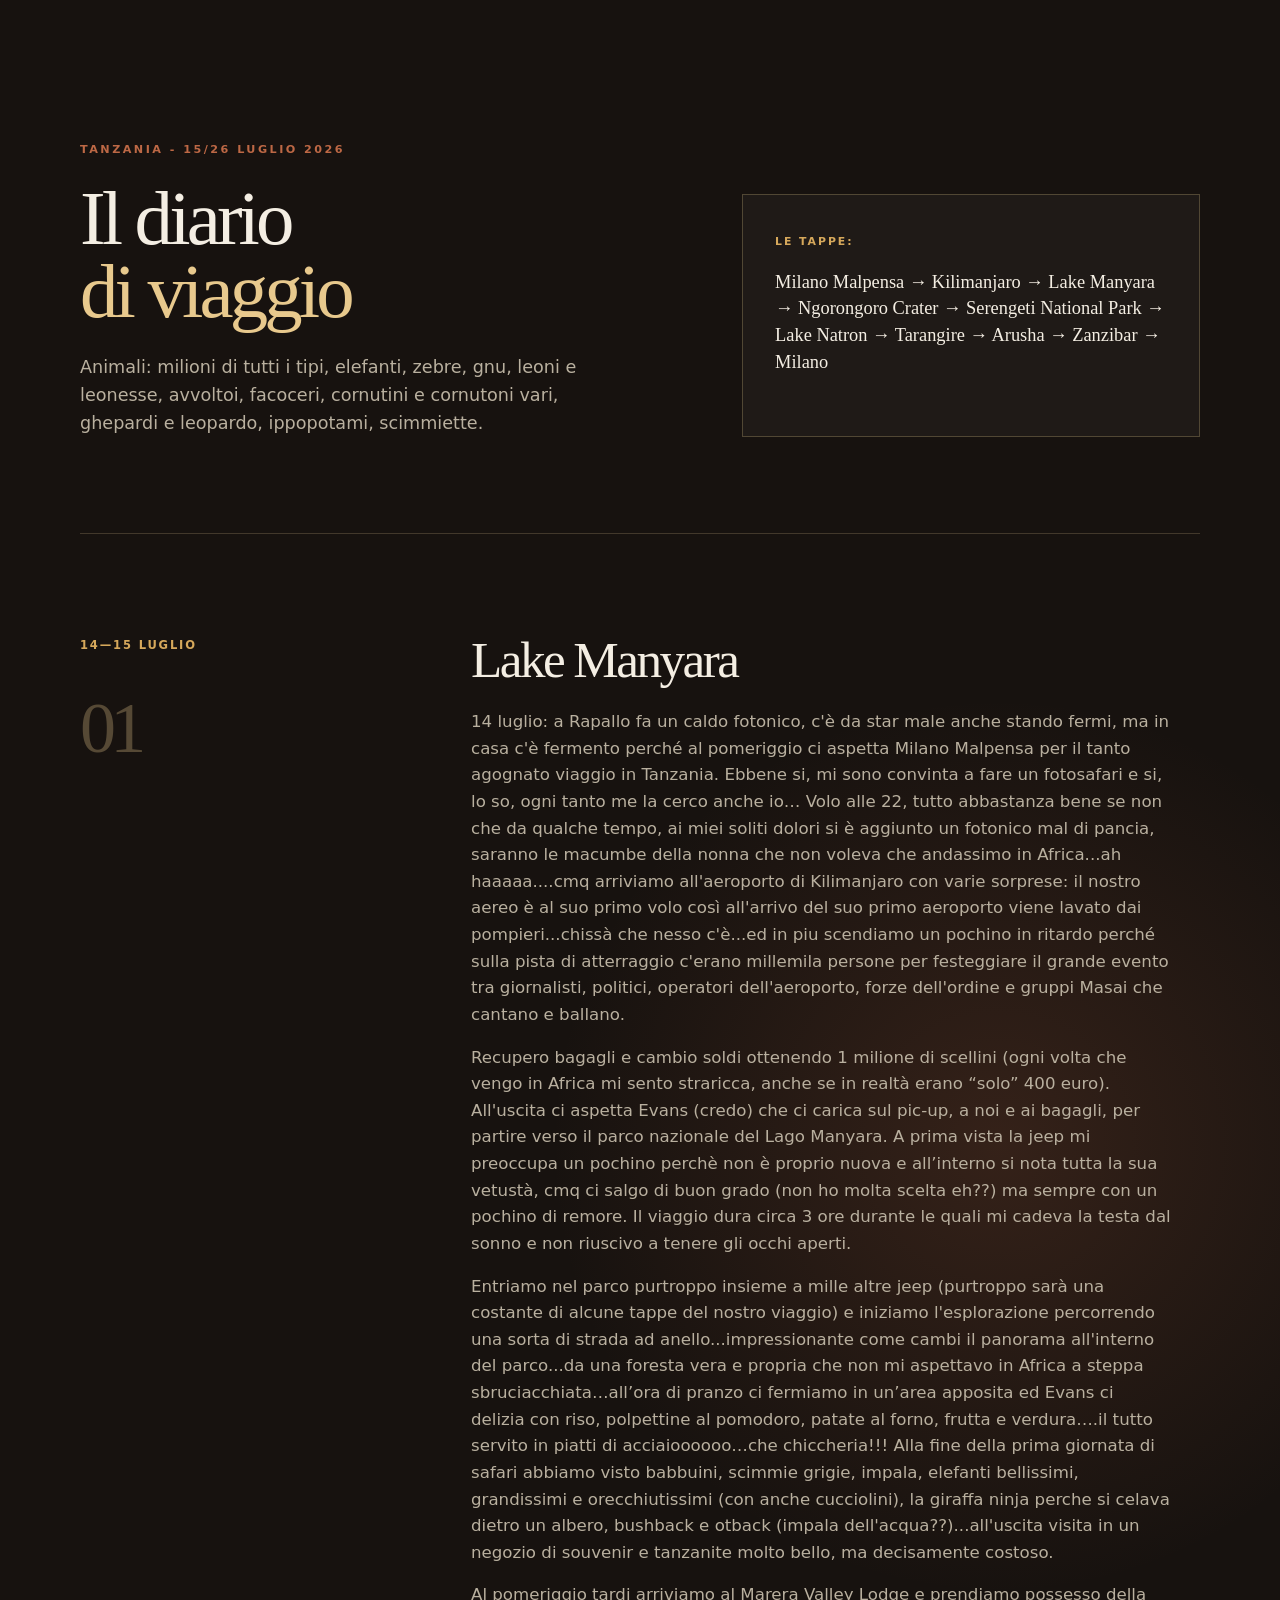
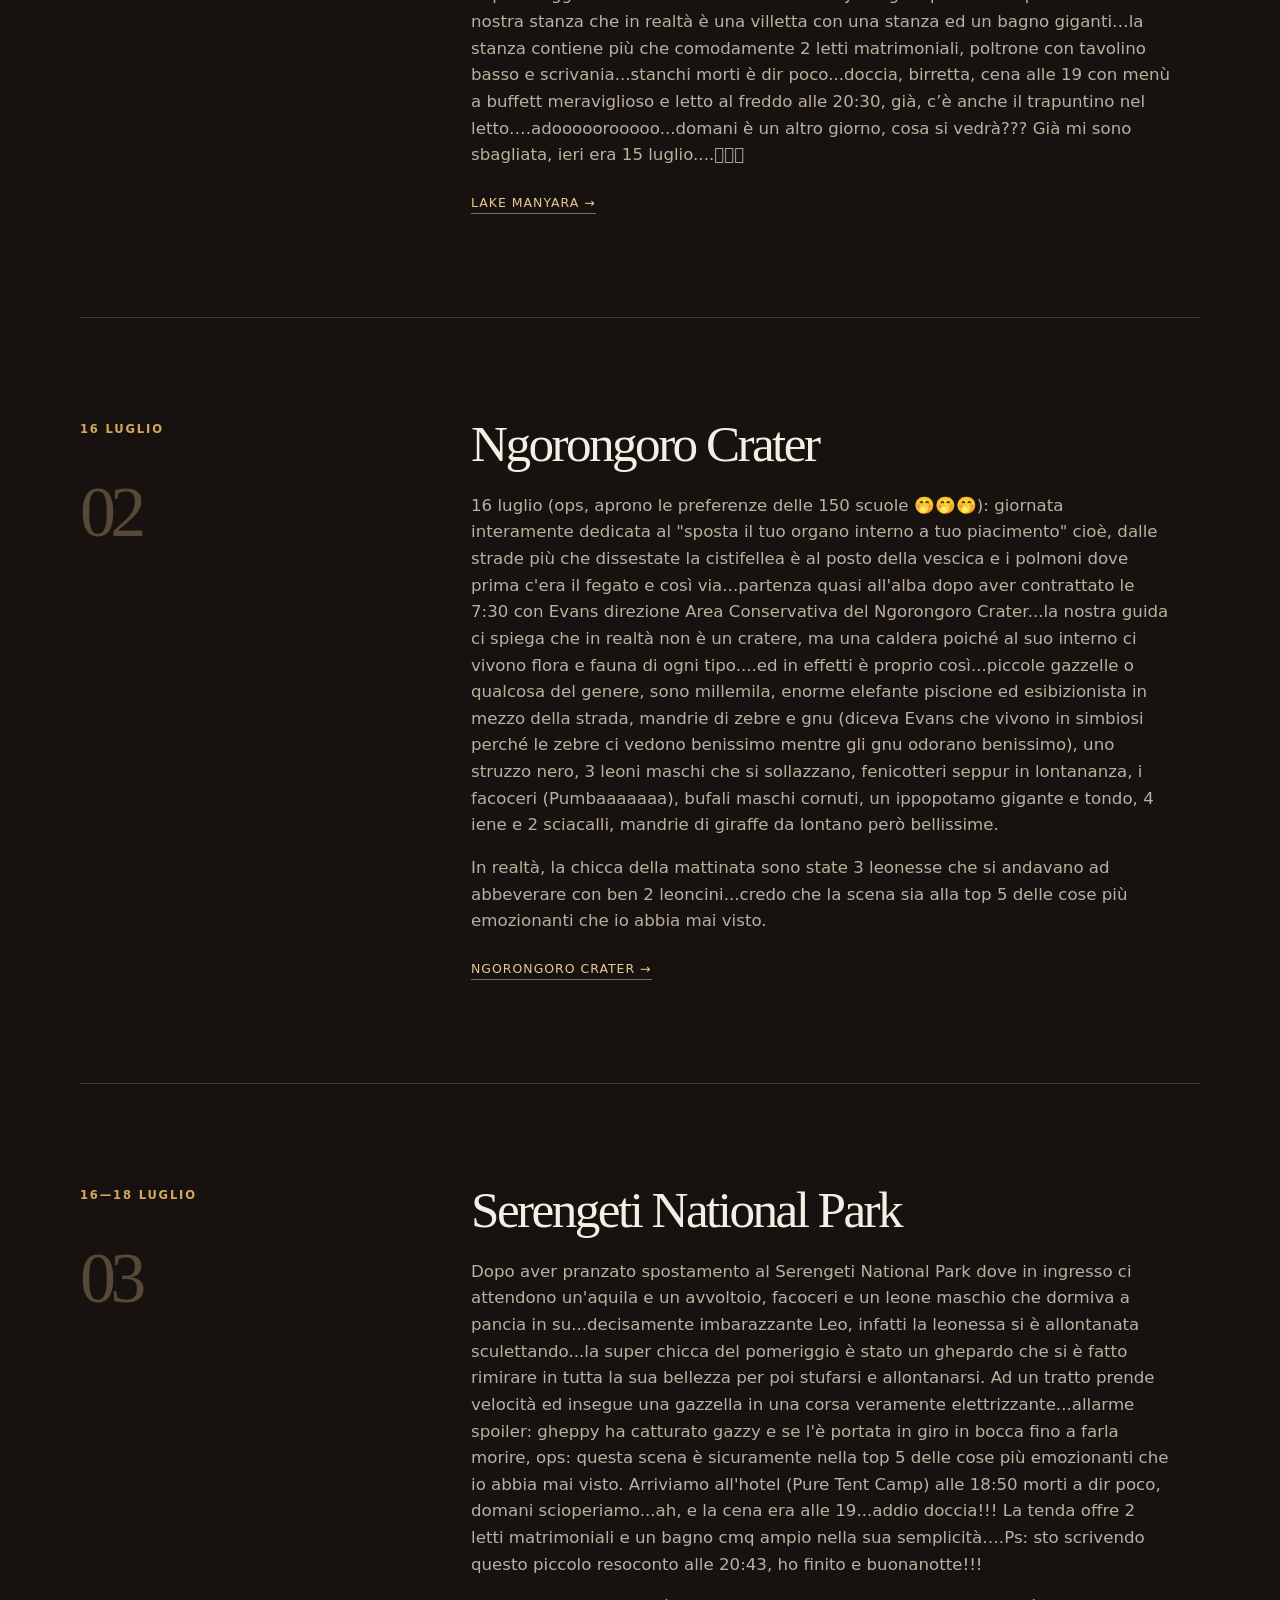
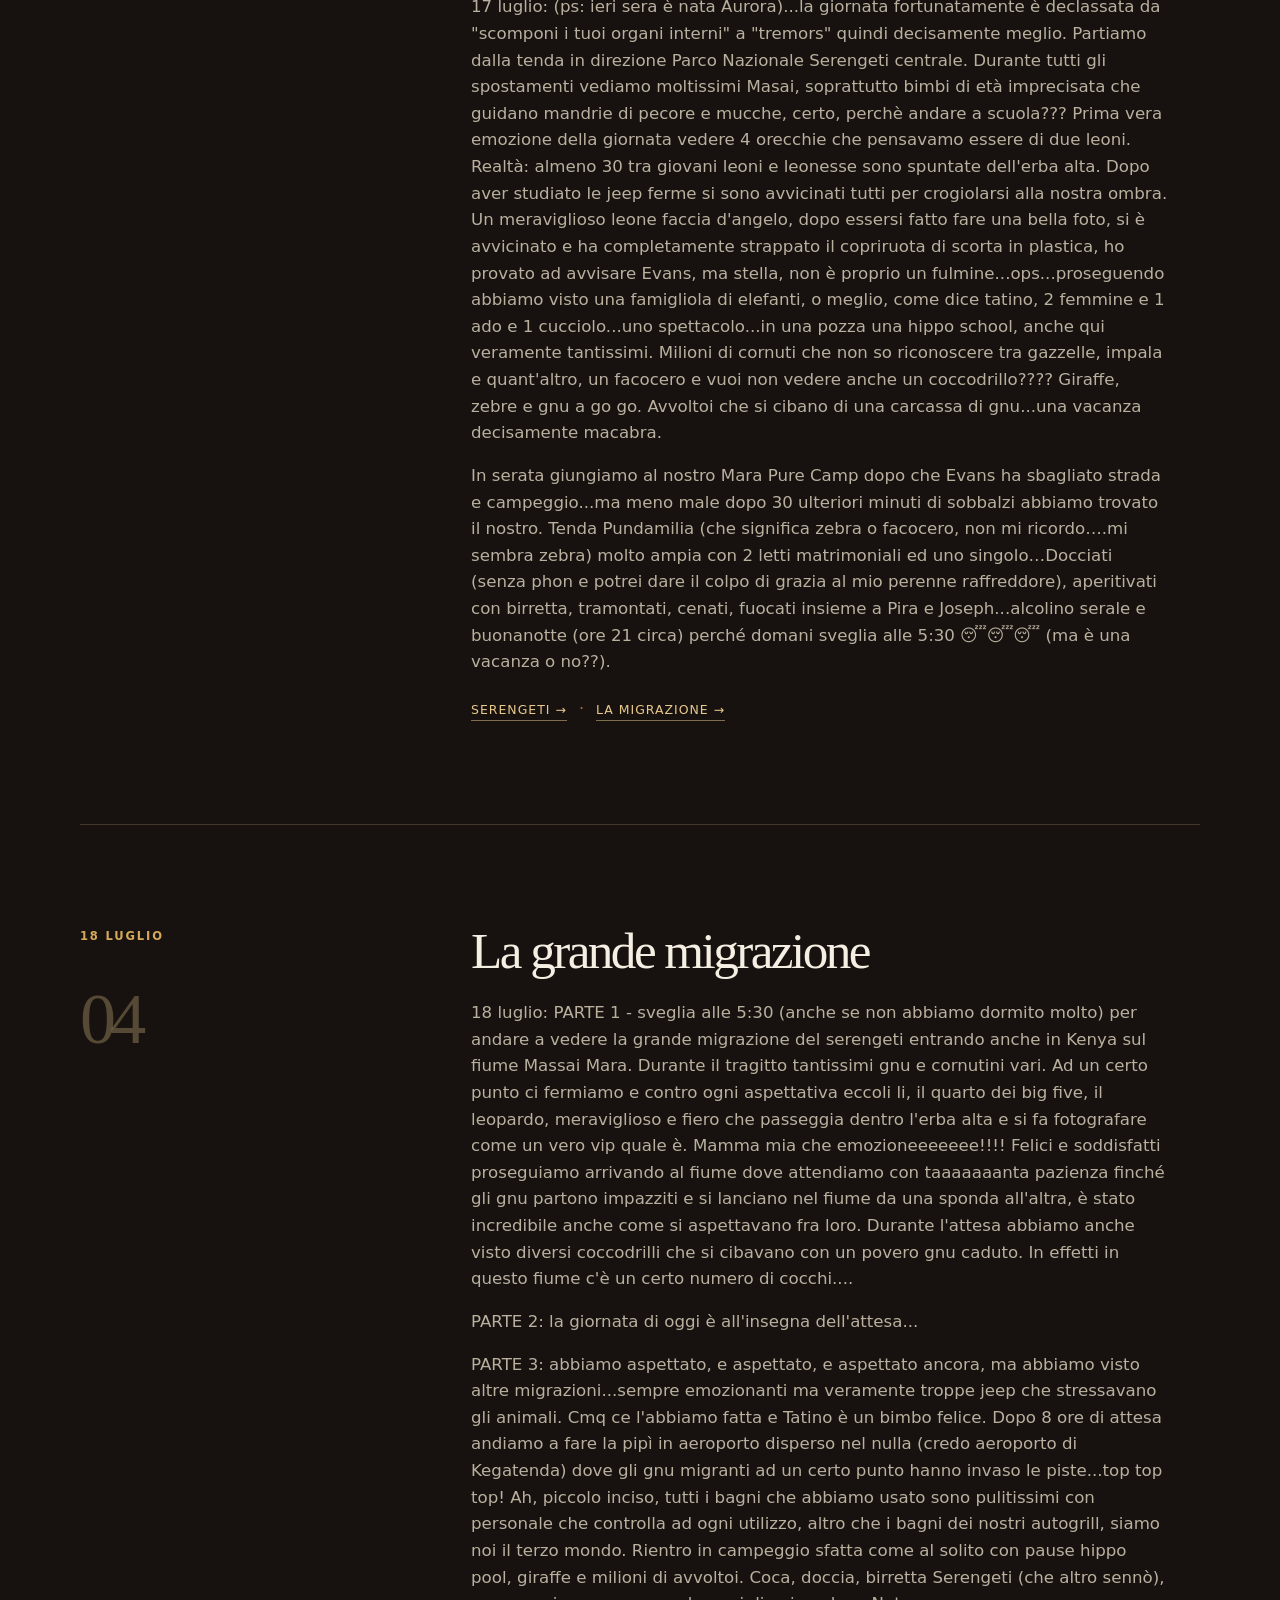
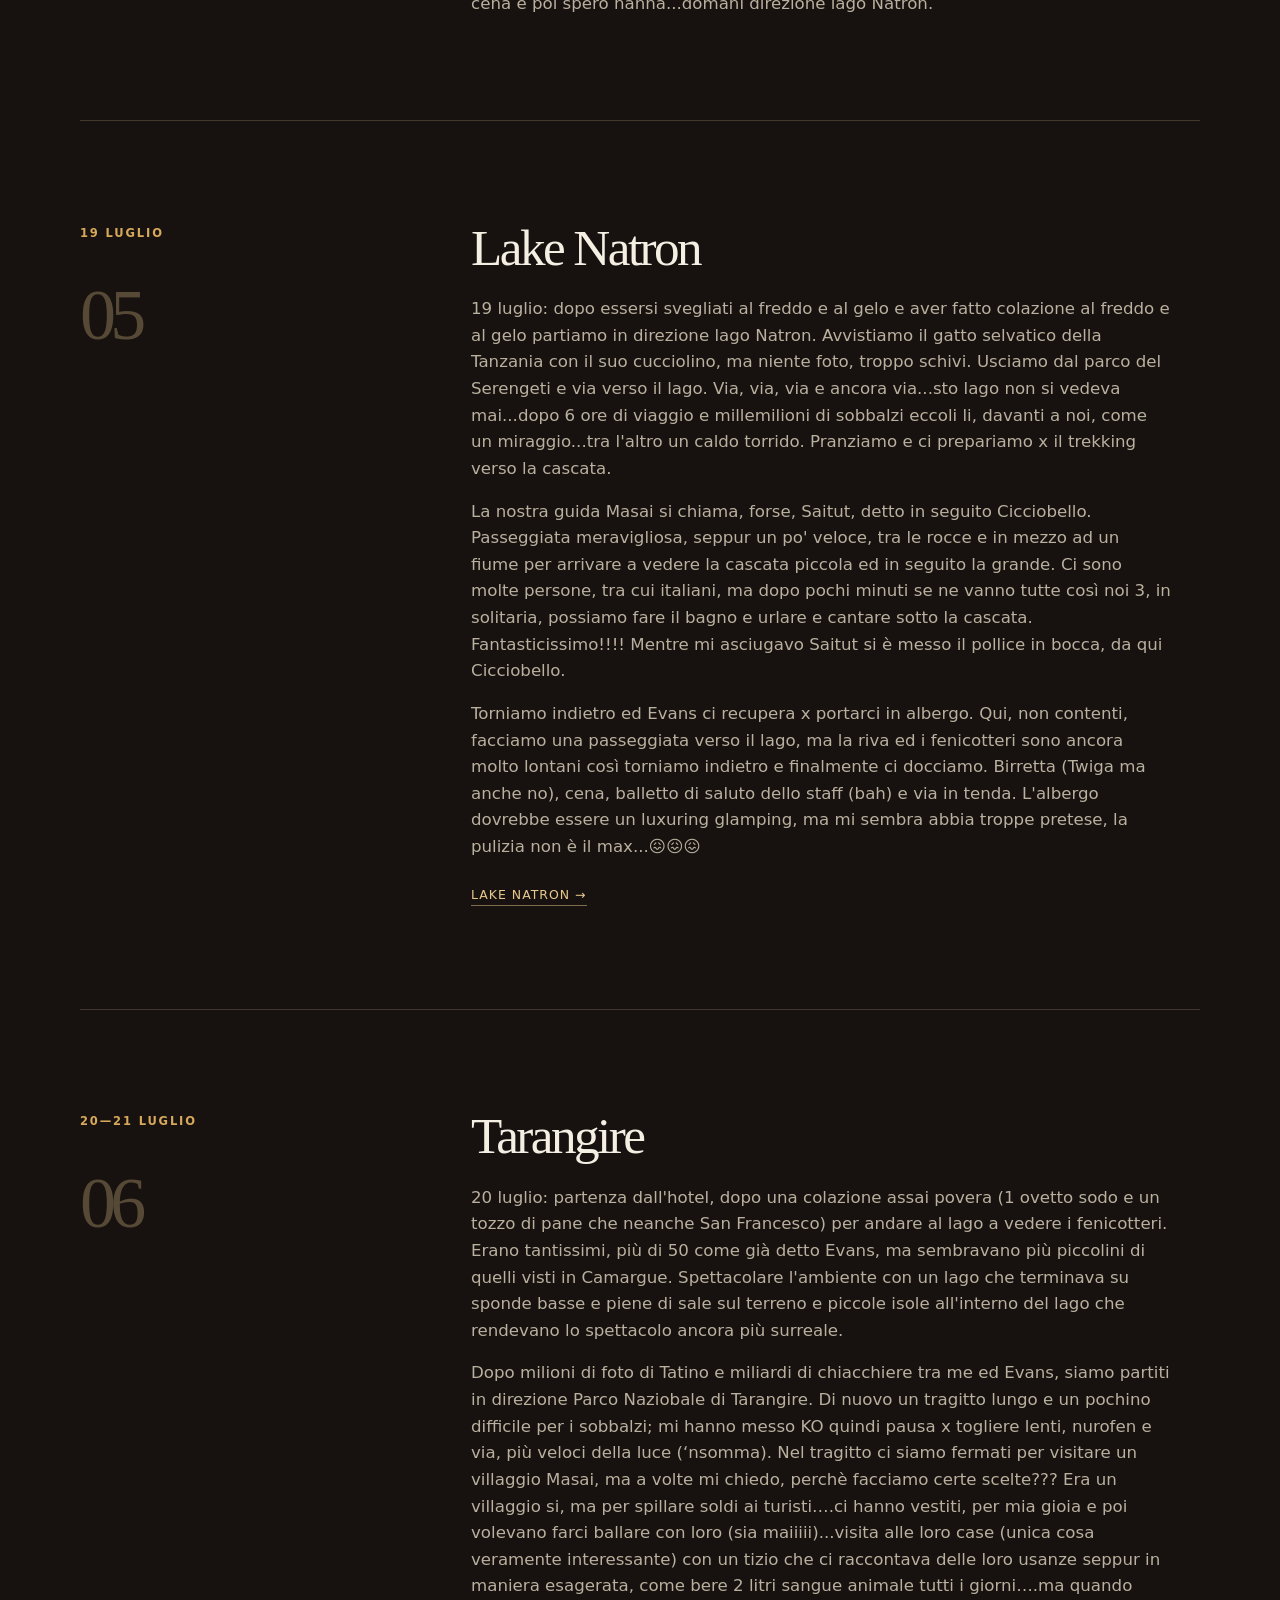
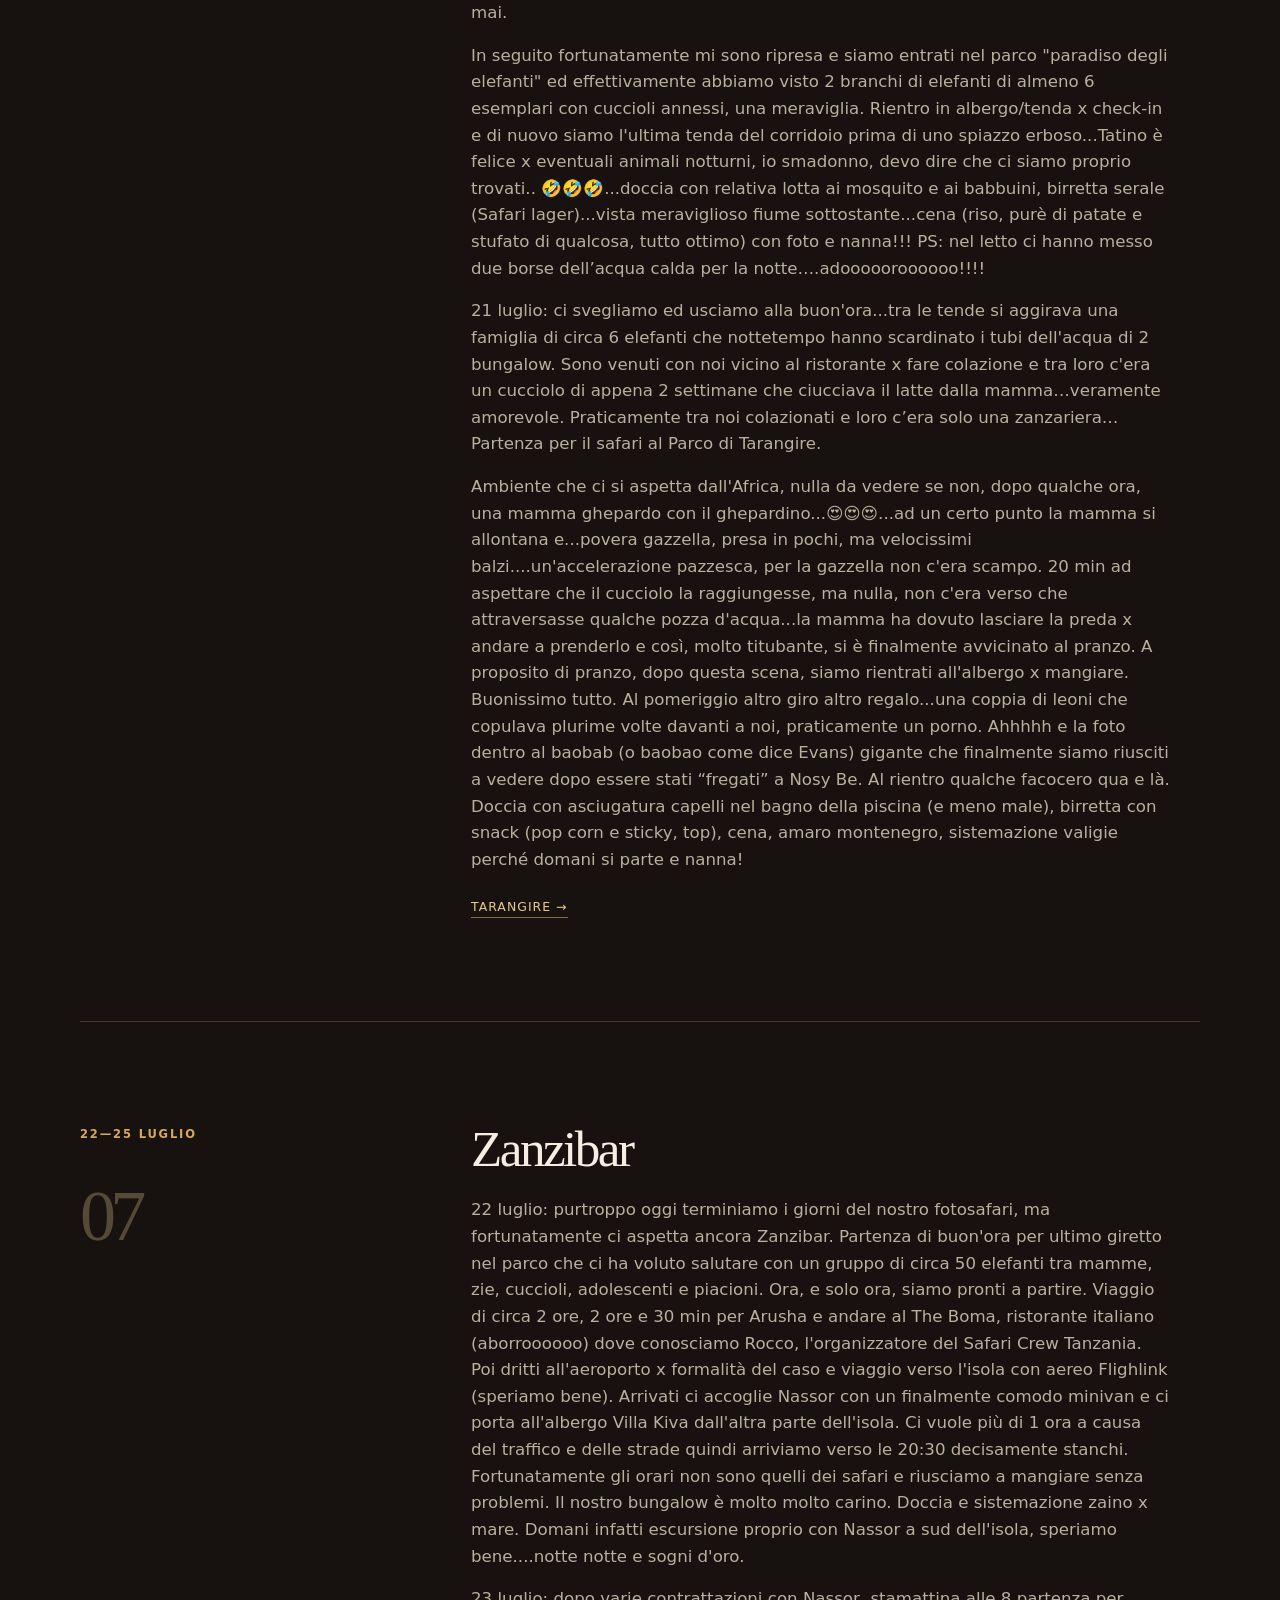
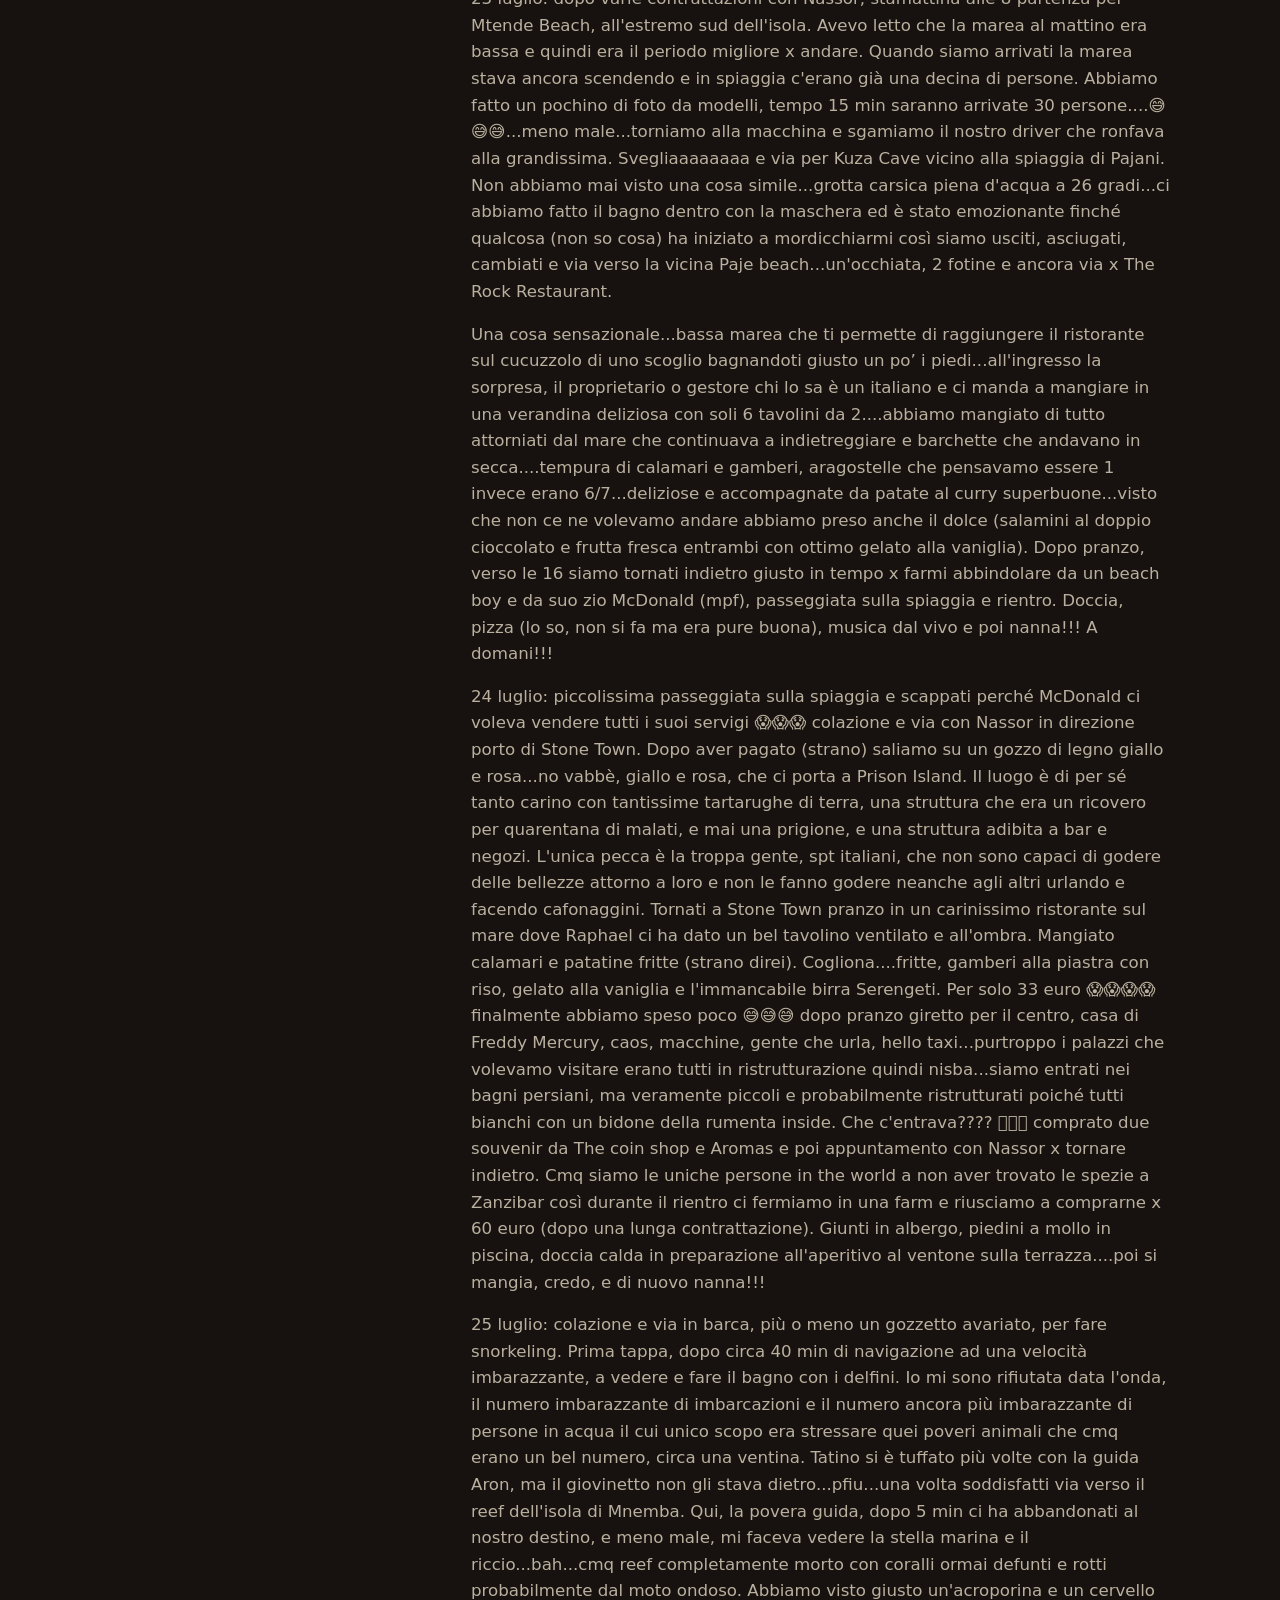
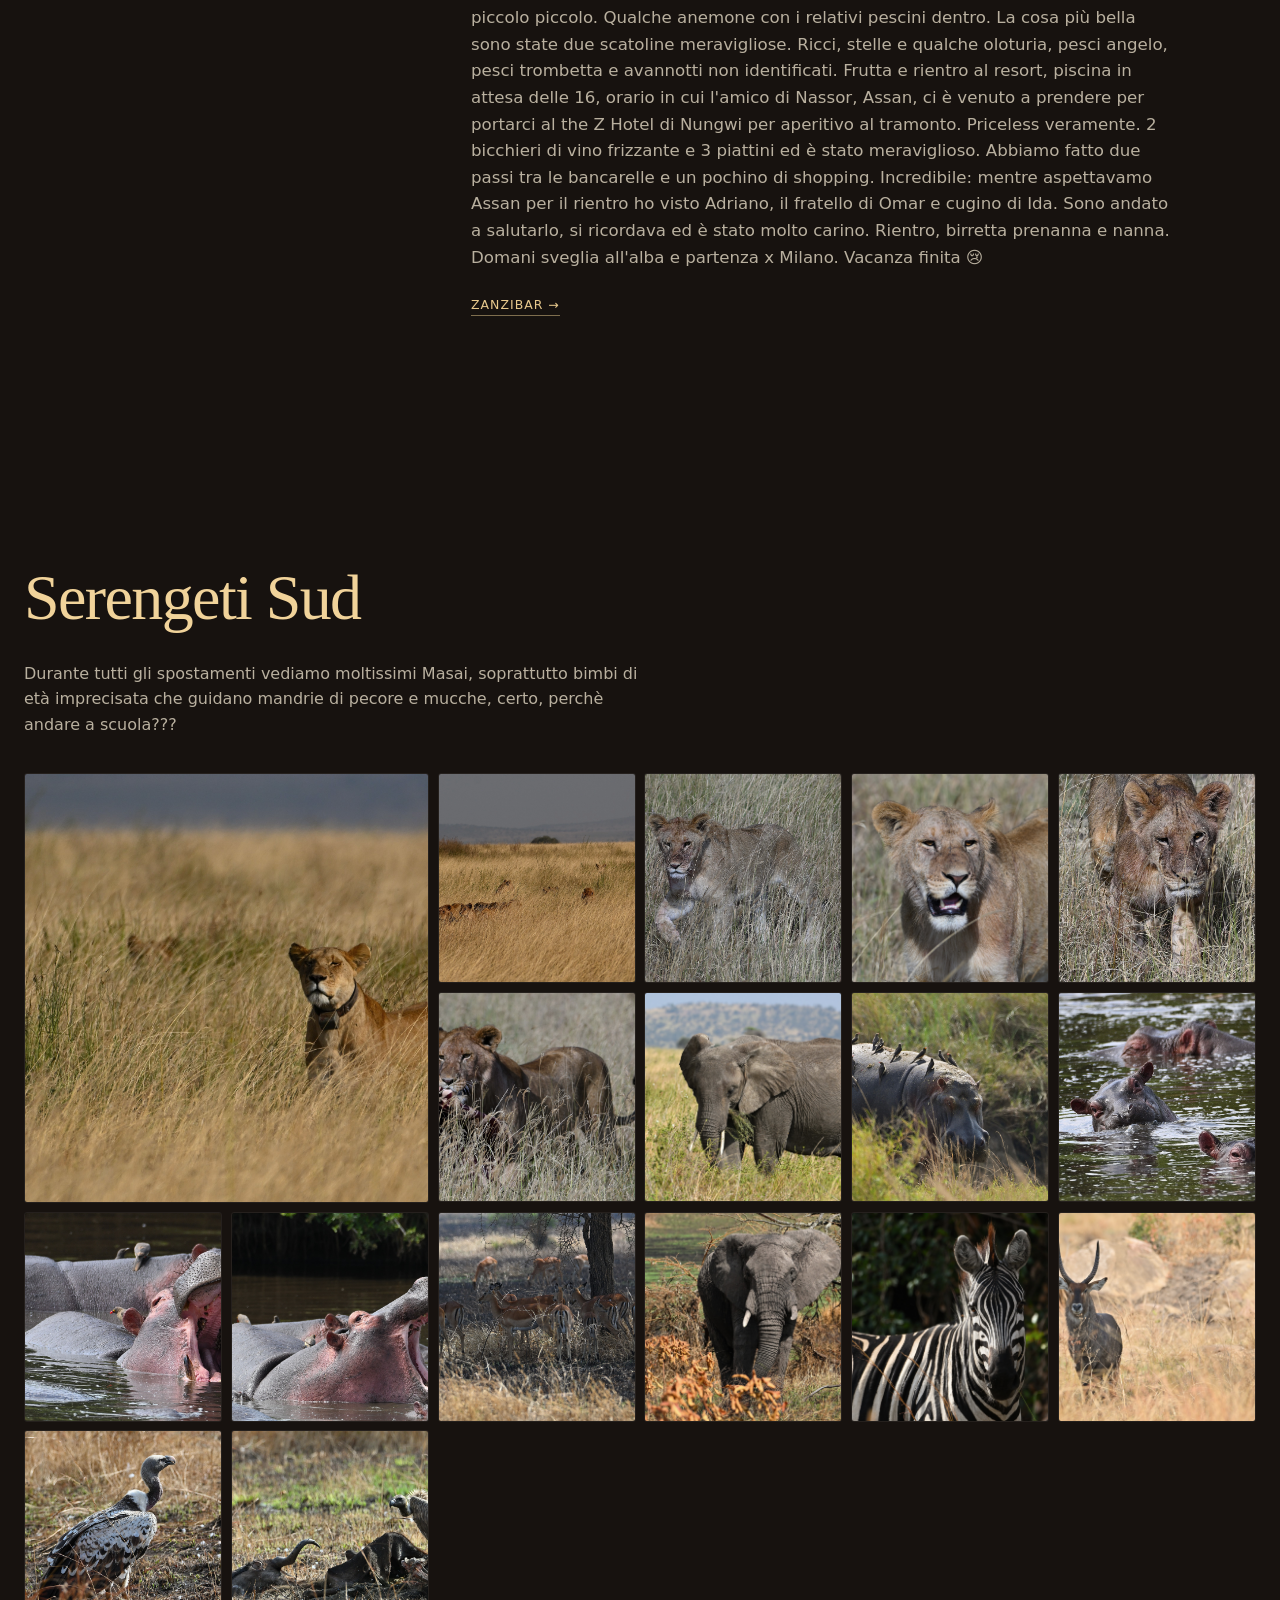
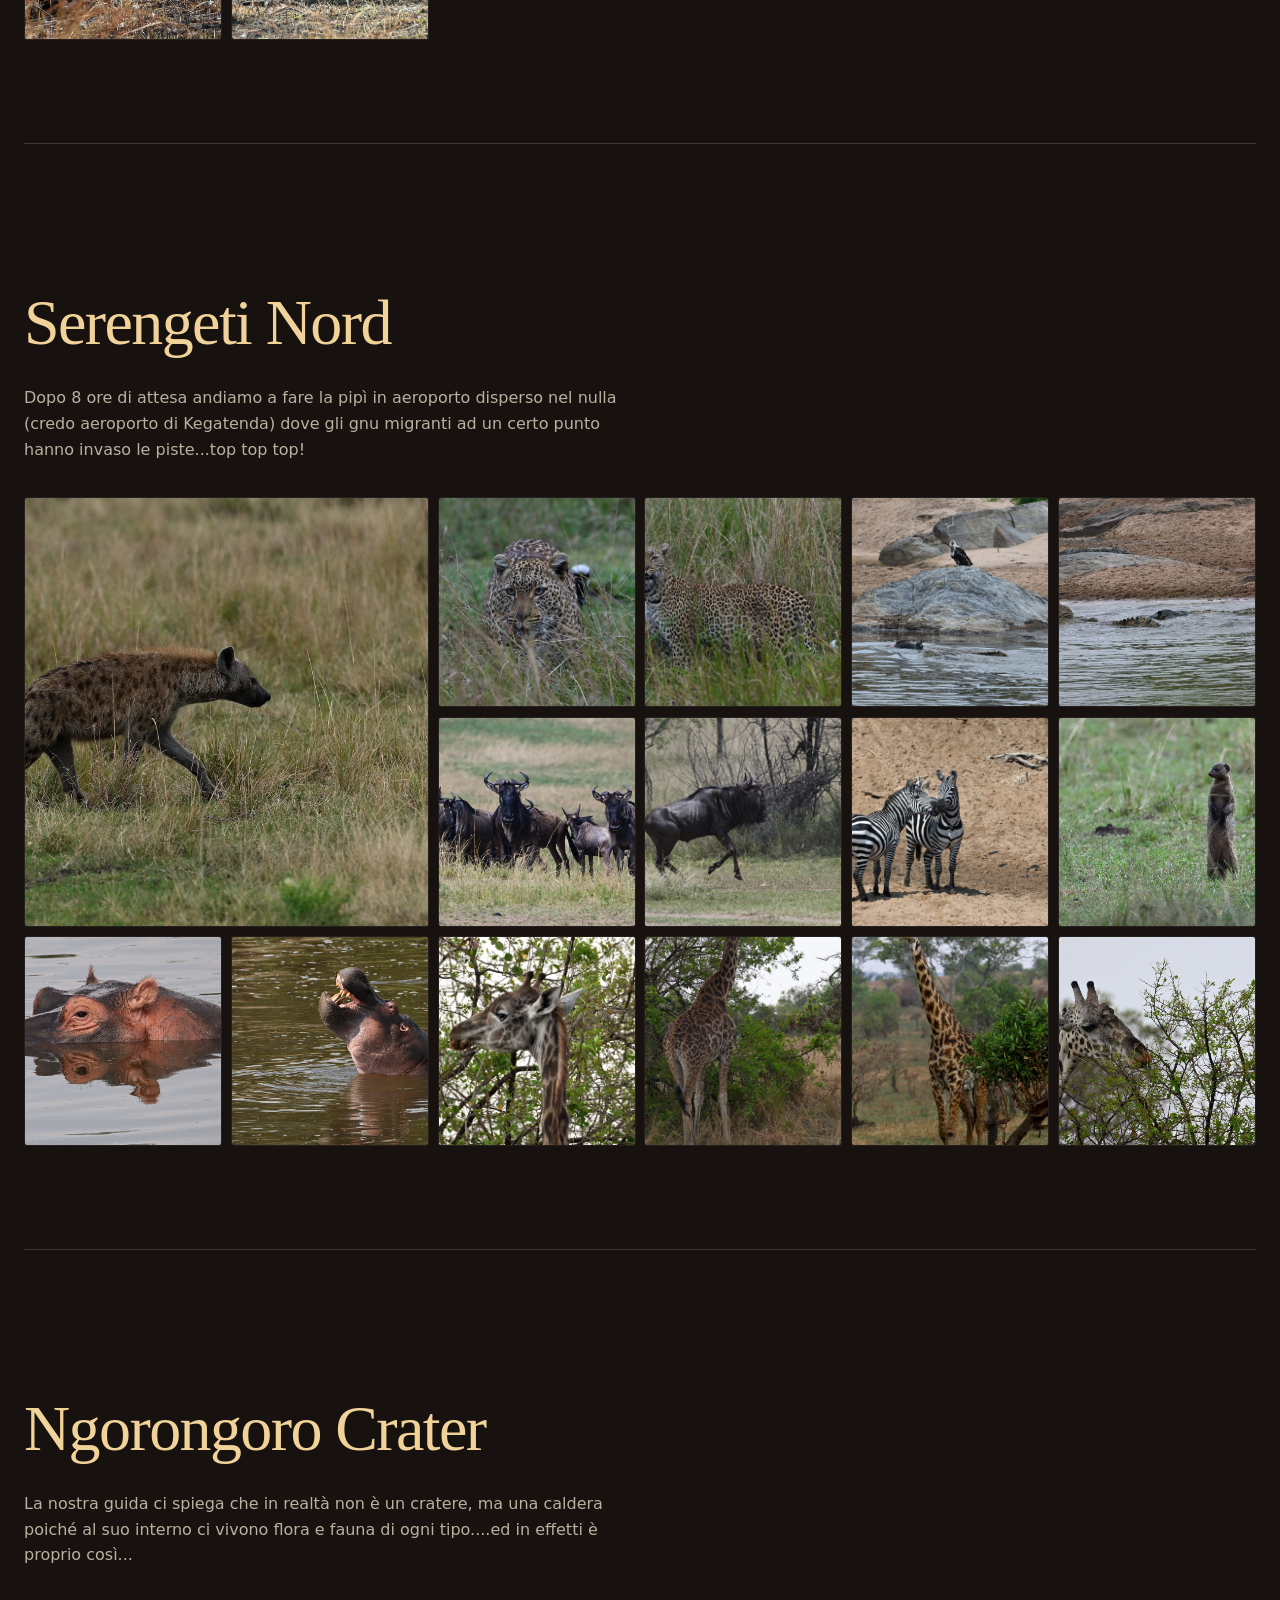
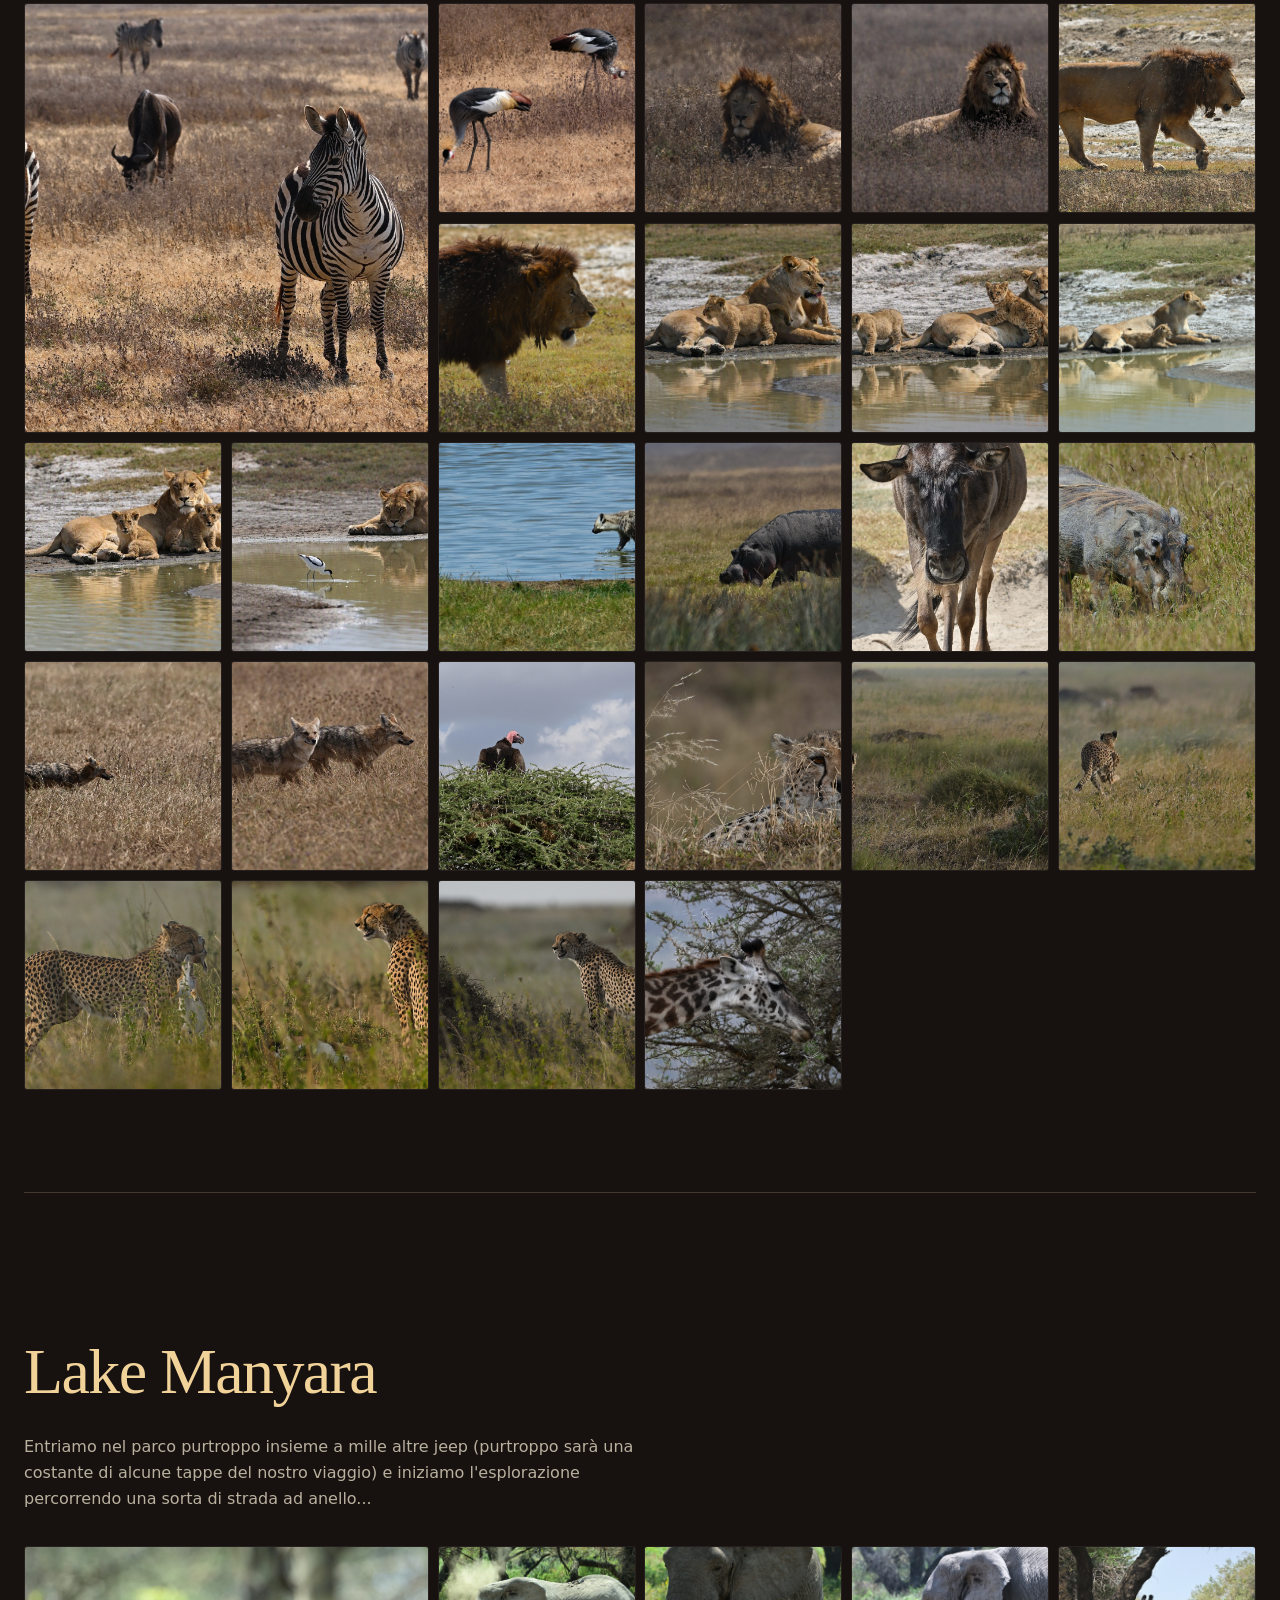
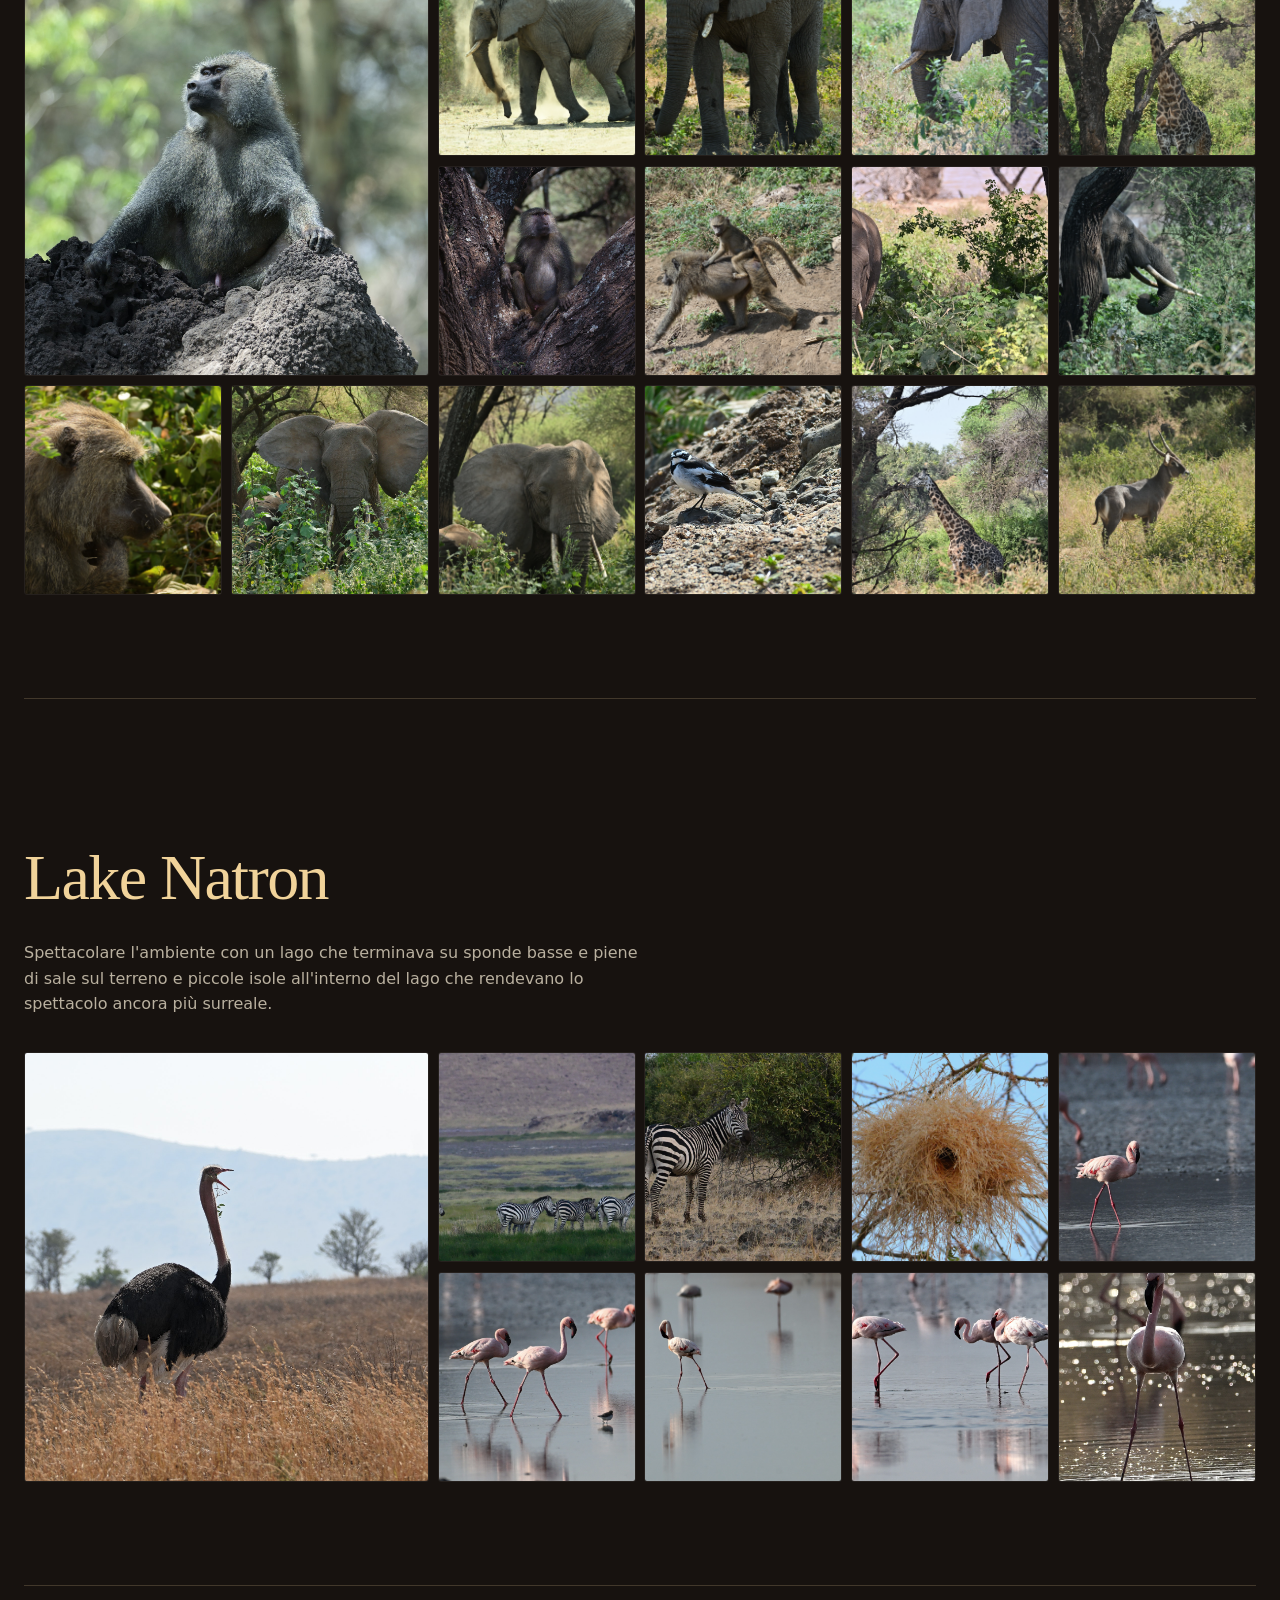
==== commit 117152bc: "vacanza" ====
--- a/Viaggio-Tanzania-2026.html
+++ b/Viaggio-Tanzania-2026.html
@@ -41,8 +41,8 @@
         <p class="intro-lead">Animali: milioni di tutti i tipi, elefanti, zebre, gnu, leoni e leonesse, avvoltoi, facoceri, cornutini e cornutoni vari, ghepardi e leopardo, ippopotami, scimmiette.</p>
       </div>
       <div class="route-card">
-        <span class="route-label">Dal PDF</span>
-        <p>Temperatura: da 12 a caldo, ma solo dalle 12 alle 16 circa, per il resto si stava da Dio, alla sera/mattina anche con doppio pile leggero (figata visto che siamo a luglio e a casa si schiatta)</p>
+        <span class="route-label">Le tappe:</span>
+        <p>Milano Malpensa → Kilimanjaro → Lake Manyara → Ngorongoro Crater → Serengeti National Park → Lake Natron → Tarangire → Arusha → Zanzibar → Milano</p>
       </div>
     </div>
   </section>
